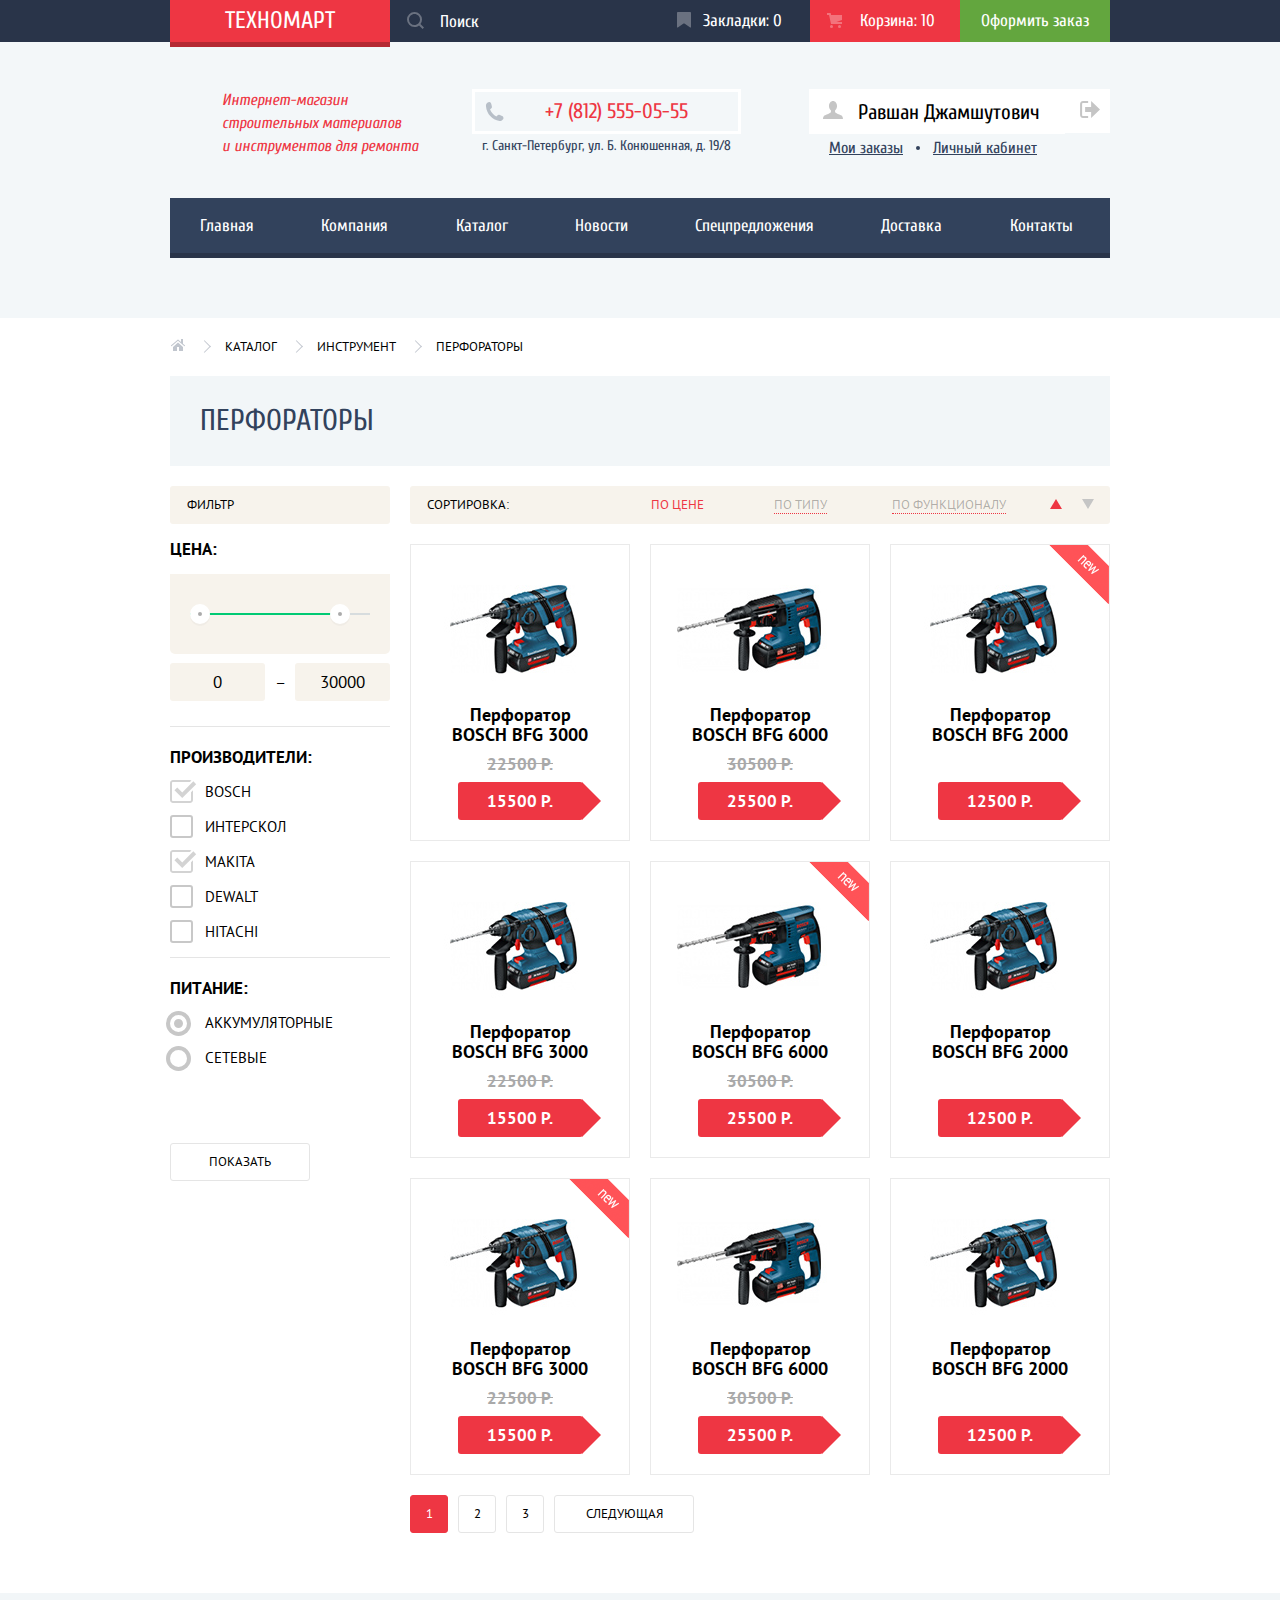
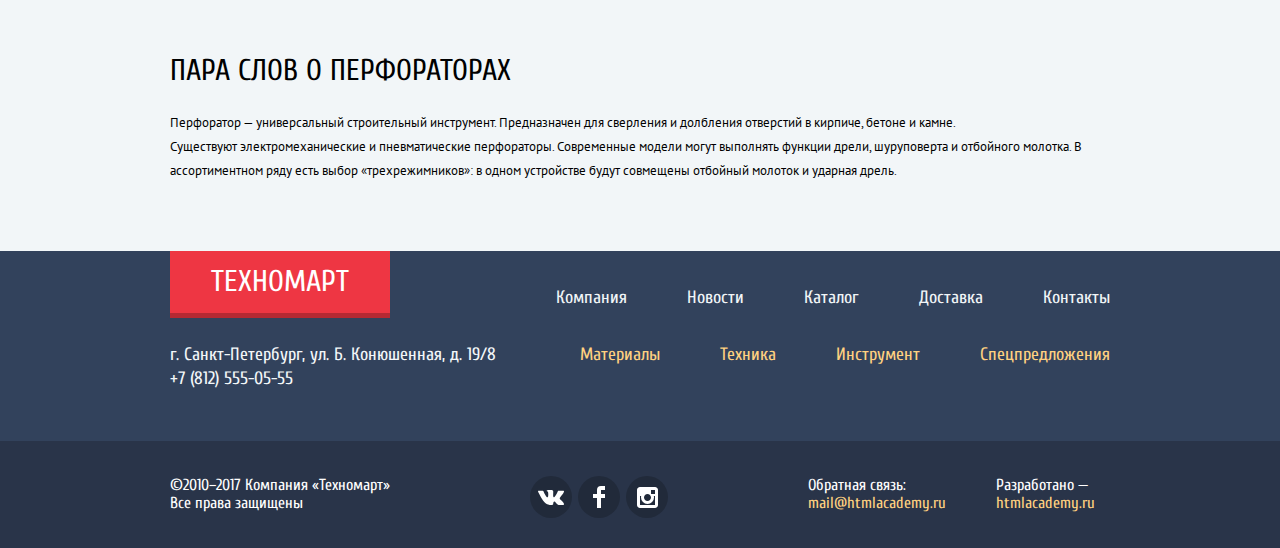
==== catalog.html @ d2805f83 "Завершена стилизация каталога" ====
<!DOCTYPE html>
<html lang="ru">
<head>
  <meta charset="utf-8">
  <title>HTML Academy: Техномарт - каталог</title>
  <link href="https://fonts.googleapis.com/css?family=Cuprum:400,400i,700%7CPT+Sans:400,700&amp;subset=cyrillic" rel="stylesheet">
  <link href="css/normalize.css" rel="stylesheet">
  <link href="css/style.css" rel="stylesheet">
</head>
<body>
  <header class="main-header">
    <div class="wrapper header-wrapper">
      <div class="container">
        <a class="logo header-logo" href="index.html">Техномарт</a>

        <form class="header-search-form" action="https://echo.htmlacademy.ru" method="get">
          <input id="search" type="search" name="header-search"  placeholder="Поиск">
          <label for="search">
            <svg xmlns="http://www.w3.org/2000/svg" width="17" height="17" viewBox="0 0 17 17"><path fill="#ffffff" d="M17 15.586l-3.542-3.542A7.465 7.465 0 0 0 15 7.5 7.5 7.5 0 1 0 7.5 15c1.71 0 3.282-.579 4.544-1.542L15.586 17 17 15.586zM2 7.5C2 4.467 4.467 2 7.5 2 10.532 2 13 4.467 13 7.5c0 3.032-2.468 5.5-5.5 5.5A5.506 5.506 0 0 1 2 7.5z"/></svg>
            <span class="visually-hidden">Что ищем?</span>
          </label>
        </form>
        <a class="user-link header-bookmark" href="#">Закладки:
          <span class="feader-bookmark-quality">0</span>
        </a>
        <a class="user-link header-basket header-basket-full" href="#">Корзина:
          <span class="header-basket-quality">10</span>
        </a>
        <a class="user-link header-checkout" href="#">Оформить заказ</a>

      </div>
    </div>
    <div class="container">
      <p class="header-title">Интернет-магазин строительных материалов и&nbsp;инструментов для ремонта</p>
      <div class="header-contacts">
        <p class="header-phone">+7 (812) 555-05-55</p>
        <p class="header-address">г. Санкт-Петербург, ул. Б. Конюшенная, д. 19/8</p>
      </div>
      <ul class="authorization authorization-user">
        <li>
          <a class="authorization-link authorization-name" href="#">
            <svg xmlns="http://www.w3.org/2000/svg" width="20" height="18" viewBox="0 0 20 18"><path fill="#c5c5c5" d="M17.881 14.166c-2.144-.735-4.256-1.666-5.207-2.39-.657-.501-.77-1.618-.517-2.415 1.118-.903 1.864-2.477 1.864-4.278C14.021 2.276 12.221 0 10 0S5.979 2.276 5.979 5.083c0 1.801.746 3.374 1.863 4.277.253.798.141 1.915-.517 2.416-.95.724-3.063 1.654-5.207 2.39S0 18 0 18h20s.025-3.099-2.119-3.834z"/></svg>
          Равшан Джамшутович</a>
          <ul class="authorization-submenu">
            <li class="authorization-submenu-item">
              <a href="#">Мои заказы</a>
            </li>
            <li class="authorization-submenu-item">
              <a href="#">Личный кабинет</a>
            </li>
          </ul>
        </li>
        <li>
          <a class="authorization-link authorization-logout" href="#">
            <svg xmlns="http://www.w3.org/2000/svg" width="21" height="17" viewBox="0 0 21 17"><g fill="#c5c5c5"><path fill="#c5c5c5" d="M21 8.5L12.125 0v6h-6v5h6v6z"/><path fill="#c5c5c5" d="M3.106 13.952V3.048c.018-.376.171-1.057 1.01-1.057h5.027V0H4.116C1.938 0 1.112 1.81 1.087 3.027v10.946C1.112 15.189 1.938 17 4.116 17h5.027v-1.99H4.116c-.839 0-.992-.683-1.01-1.058z"/></g></svg>
            <span class="visually-hidden">Выйти</span>
          </a>
        </li>
      </ul>
      <nav class="header-navigation">
        <ul class="main-navigation">
          <li class="main-navigation-item">
            <a href="index.html">Главная</a>
          </li>
          <li class="main-navigation-item">
            <a href="#">Компания</a>
          </li>
          <li class="main-navigation-item">
            <a href="#">Каталог</a>
          </li>
          <li class="main-navigation-item">
            <a href="#">Новости</a>
          </li>
          <li class="main-navigation-item">
            <a href="#">Спецпредложения</a>
          </li>
          <li class="main-navigation-item">
            <a href="#">Доставка</a>
          </li>
          <li class="main-navigation-item">
            <a href="#">Контакты</a>
          </li>
        </ul>
      </nav>
    </div>
  </header>

  <main>
    <div class="container">
      <ul class="breadcrumbs">
        <li>
          <a class="breadcrumbs-link" href="index.html">
            <svg xmlns="http://www.w3.org/2000/svg" width="15" height="12" viewBox="0 0 15 12"><g fill="#C1C6CE"><path d="M3 8v4h4V8h2v4h4V8L8 3.516z"/><path d="M14.831 6.365L13 4.751V0h-2v2.987L8.332.635c-.02-.017-.043-.023-.064-.037a.465.465 0 0 0-.08-.047.551.551 0 0 0-.095-.024C8.062.521 8.032.515 8 .515c-.031 0-.061.006-.092.012a.46.46 0 0 0-.095.025c-.028.011-.053.029-.08.046-.021.014-.045.02-.064.037l-6.498 5.73a.501.501 0 0 0 .33.875.497.497 0 0 0 .331-.125L8 1.677l6.169 5.438a.501.501 0 0 0 .662-.75z"/></g></svg>
            <span class="visually-hidden">Главная</span>
          </a>
        </li>
        <li>
          <a href="#">Каталог</a>
        </li>
        <li>
          <a href="#">Инструмент</a>
        </li>
        <li class="breadcrumbs-current">
          <a>Перфораторы</a>
        </li>
      </ul>
      <h1 class="main-title section-title">Перфораторы</h1>
      <div class="inner-columns">
      <section class="filters">
        <h2>Фильтр</h2>
        <form class="filters-form" action="https://echo.htmlacademy.ru" method="get">
          <fieldset class="filter-price">
            <legend>Цена:</legend>
            <div class="range-controls">
              <div class="scale">
                <div class="bar"></div>
              </div>
              <button class="range-toggle range-toggle-min" type="button" aria-label="Минимальная цена"></button>
              <button class="range-toggle range-toggle-max" type="button" aria-label="Максимальная цена"></button>
            </div>
            <p class="price-controls">
              <label class="visually-hidden" for="min-price">0т</label>
              <input id="min-price" type="text" name="min-price" value="0">
              <span>&ndash;</span>
              <label class="visually-hidden" for="max-price">до</label>
              <input id="max-price" type="text" name="max-price" value="30000">
            </p>
          </fieldset>
          <fieldset class="filter-manufacturer">
            <legend>Производители:</legend>
            <ul>
              <li>
                <input class="visually-hidden filter-input-checkbox" id="bosch" type="checkbox" name="filter-bosch" checked>
                <label for="bosch">Bosch</label>
              </li>
              <li>
                <input class="visually-hidden filter-input-checkbox" id="interskol" type="checkbox" name="filter-interskol">
                <label for="interskol">Интерскол</label>
              </li>
              <li>
                <input class="visually-hidden filter-input-checkbox" id="makita" type="checkbox" name="filter-makita" checked>
                <label for="makita">Makita</label>
              </li>
              <li>
                <input class="visually-hidden filter-input-checkbox" id="dewalt" type="checkbox" name="filter-dewalt">
                <label for="dewalt">DeWALT</label>
              </li>
              <li>
                <input class="visually-hidden filter-input-checkbox" id="hitachi" type="checkbox" name="filter-hitachi">
                <label for="hitachi">Hitachi</label>
              </li>
            </ul>
          </fieldset>
          <fieldset class="filter-power">
            <legend>Питание:</legend>
            <ul>
              <li>
                <input class="visually-hidden filter-input-radio" id="battery" type="radio" name="power-type" value="battery" checked>
                <label for="battery">Аккумуляторные</label>
              </li>
              <li>
                <input class="visually-hidden filter-input-radio" id="network" type="radio" name="power-type" value="network">
                <label for="network">Сетевые</label>
              </li>
            </ul>
          </fieldset>
          <button class="filters-form-button" type="submit">Показать</button>
        </form>
      </section>

      <section class="products">
        <div class="products-sorting">
          <h2>Сортировка:</h2>
          <ul class="sorting-type">
            <li>
              <a class="sorting-current">По цене</a>
            </li>
            <li>
              <a href="#">По типу</a>
            </li>
            <li>
              <a href="#">По функционалу</a>
            </li>
          </ul>
          <ul class="sorting-direction">
            <li>
              <a class="sorting-direction-up sorting-current">
                <span class="visually-hidden">По возрастанию </span>
              </a>
            </li>
            <li>
              <a class="sorting-direction-down" href="#">
                <span class="visually-hidden">По убыванию </span>
              </a>
            </li>
          </ul>
        </div>

        <ul class="products-list">
          <li class="product-item">
            <h3 class="product-item-title">
              <a href="#">Перфоратор BOSCH BFG 3000</a>
            </h3>
            <p class="product-item-image">
              <img src="img/popular2.jpg" width="218" height="160" alt="Перфоратор BOSCH BFG 3000">
            </p>
            <p class="product-old-price">
              <span class="visually-hidden">Старая цена: </span>
              22500 Р.
            </p>
            <a class="product-actual-price button" href="#">
              <span class="visually-hidden">Актуальная цена:</span>
              15500 Р.
            </a>
            <div class="product-item-action">
              <a class="button button-to-basket" href="#">Купить</a>
              <a class="button button-to-bookmark" href="#">В закладки</a>
            </div>
          </li>
          <li class="product-item">
            <h3 class="product-item-title">
              <a href="#">Перфоратор BOSCH BFG 6000</a>
            </h3>
            <p class="product-item-image">
              <img src="img/popular3.jpg" width="218" height="160" alt="Перфоратор BOSCH BFG 6000">
            </p>
            <p class="product-old-price">
              <span class="visually-hidden">Старая цена: </span>
              30500 Р.
            </p>
            <a class="product-actual-price button" href="#">
              <span class="visually-hidden">Актуальная цена:</span>
              25500 Р.
            </a>
            <div class="product-item-action">
              <a class="button button-to-basket" href="#">Купить</a>
              <a class="button button-to-bookmark" href="#">В закладки</a>
            </div>
          </li>
          <li class="product-item product-new">
            <h3 class="product-item-title">
              <a href="#">Перфоратор BOSCH BFG 2000</a>
            </h3>
            <p class="product-item-image">
              <img src="img/popular2.jpg" width="218" height="160" alt="Перфоратор BOSCH BFG 2000">
            </p>
            <a class="product-actual-price button" href="#">
              <span class="visually-hidden">Актуальная цена:</span>
              12500 Р.
            </a>
            <div class="product-item-action">
              <a class="button button-to-basket" href="#">Купить</a>
              <a class="button button-to-bookmark" href="#">В закладки</a>
            </div>
          </li>
          <li class="product-item">
            <h3 class="product-item-title">
              <a href="#">Перфоратор BOSCH BFG 3000</a>
            </h3>
            <p class="product-item-image">
              <img src="img/popular2.jpg" width="218" height="160" alt="Перфоратор BOSCH BFG 3000">
            </p>
            <p class="product-old-price">
              <span class="visually-hidden">Старая цена: </span>
              22500 Р.
            </p>
            <a class="product-actual-price button" href="#">
              <span class="visually-hidden">Актуальная цена:</span>
              15500 Р.
            </a>
            <div class="product-item-action">
              <a class="button button-to-basket" href="#">Купить</a>
              <a class="button button-to-bookmark" href="#">В закладки</a>
            </div>
          </li>
          <li class="product-item product-new">
            <h3 class="product-item-title">
              <a href="#">Перфоратор BOSCH BFG 6000</a>
            </h3>
            <p class="product-item-image">
              <img src="img/popular3.jpg" width="218" height="160" alt="Перфоратор BOSCH BFG 6000">
            </p>
            <p class="product-old-price">
              <span class="visually-hidden">Старая цена: </span>
              30500 Р.
            </p>
            <a class="product-actual-price button" href="#">
              <span class="visually-hidden">Актуальная цена:</span>
              25500 Р.
            </a>
            <div class="product-item-action">
              <a class="button button-to-basket" href="#">Купить</a>
              <a class="button button-to-bookmark" href="#">В закладки</a>
            </div>
          </li>
          <li class="product-item">
            <h3 class="product-item-title">
              <a href="#">Перфоратор BOSCH BFG 2000</a>
            </h3>
            <p class="product-item-image">
              <img src="img/popular2.jpg" width="218" height="160" alt="Перфоратор BOSCH BFG 2000">
            </p>
            <a class="product-actual-price button" href="#">
              <span class="visually-hidden">Актуальная цена:</span>
              12500 Р.
            </a>
            <div class="product-item-action">
              <a class="button button-to-basket" href="#">Купить</a>
              <a class="button button-to-bookmark" href="#">В закладки</a>
            </div>
          </li>
          <li class="product-item product-new">
            <h3 class="product-item-title">
              <a href="#">Перфоратор BOSCH BFG 3000</a>
            </h3>
            <p class="product-item-image">
              <img src="img/popular2.jpg" width="218" height="160" alt="Перфоратор BOSCH BFG 3000">
            </p>
            <p class="product-old-price">
              <span class="visually-hidden">Старая цена: </span>
              22500 Р.
            </p>
            <a class="product-actual-price button" href="#">
              <span class="visually-hidden">Актуальная цена:</span>
              15500 Р.
            </a>
            <div class="product-item-action">
              <a class="button button-to-basket" href="#">Купить</a>
              <a class="button button-to-bookmark" href="#">В закладки</a>
            </div>
          </li>
          <li class="product-item">
            <h3 class="product-item-title">
              <a href="#">Перфоратор BOSCH BFG 6000</a>
            </h3>
            <p class="product-item-image">
              <img src="img/popular3.jpg" width="218" height="160" alt="Перфоратор BOSCH BFG 6000">
            </p>
            <p class="product-old-price">
              <span class="visually-hidden">Старая цена: </span>
              30500 Р.
            </p>
            <a class="product-actual-price button" href="#">
              <span class="visually-hidden">Актуальная цена:</span>
              25500 Р.
            </a>
            <div class="product-item-action">
              <a class="button button-to-basket" href="#">Купить</a>
              <a class="button button-to-bookmark" href="#">В закладки</a>
            </div>
          </li>
          <li class="product-item">
            <h3 class="product-item-title">
              <a href="#">Перфоратор BOSCH BFG 2000</a>
            </h3>
            <p class="product-item-image">
              <img src="img/popular2.jpg" width="218" height="160" alt="Перфоратор BOSCH BFG 2000">
            </p>
            <a class="product-actual-price button" href="#">
              <span class="visually-hidden">Актуальная цена:</span>
              12500 Р.
            </a>
            <div class="product-item-action">
              <a class="button button-to-basket" href="#">Купить</a>
              <a class="button button-to-bookmark" href="#">В закладки</a>
            </div>
          </li>
        </ul>

        <ul class="products-pagination">
          <li class="products-pagination-current">
            <a>1</a>
          </li>
          <li>
            <a href="#">2</a>
          </li>
          <li>
            <a href="#">3</a>
          </li>
          <li class="products-pagination-next">
            <a href="#">Следующая</a>
          </li>
        </ul>
      </section>
    </div>
    </div>

    <article class="information">
      <div class="container">
        <h2 class="information-title section-title">Пара слов о перфораторах</h2>
        <p>Перфоратор — универсальный строительный инструмент. Предназначен для сверления и долбления отверстий в кирпиче, бетоне и камне.<br>
        Существуют электромеханические и пневматические перфораторы. Современные модели могут выполнять функции дрели, шуруповерта и отбойного молотка. В ассортиментном ряду есть выбор «трехрежимников»: в одном устройстве будут совмещены отбойный молоток и ударная дрель.</p>
      </div>
    </article>

  </main>

  <footer class="main-footer">

    <div class="container">
      <a class="logo footer-logo" href="index.html">Техномарт</a>
      <ul class="footer-site-navigation">
        <li>
          <a href="#">Компания</a>
        </li>
        <li>
          <a href="#">Новости</a>
        </li>
        <li>
          <a href="#">Каталог</a>
        </li>
        <li>
          <a href="#">Доставка</a>
        </li>
        <li>
          <a href="#">Контакты</a>
        </li>
      </ul>
      <p class="footer-contacts">г. Санкт-Петербург, ул. Б. Конюшенная, д. 19/8 +7&nbsp;(812)&nbsp;555-05-55</p>
      <ul class="footer-catalog-navigation">
        <li>
          <a href="#">Материалы</a>
        </li>
        <li>
          <a href="#">Техника</a>
        </li>
        <li>
          <a href="#">Инструмент</a>
        </li>
        <li>
          <a href="#">Спецпредложения</a>
        </li>
      </ul>
    </div>
    <div class="wrapper">
      <div class="container container-footer-bottom">
        <p class="footer-copyright">&copy;2010–2017 Компания «Техномарт» Все права защищены</p>
        <ul class="footer-socials">
          <li>
            <a class="socials-vk" href="#">
              <span class="visually-hidden">Техномарт в Вконтакте</span>
            </a>
          </li>
          <li>
            <a class="socials-fb" href="#">
              <span class="visually-hidden">Техномарт на Фейсбуке</span>
            </a>
          </li>
          <li>
            <a class="socials-insta" href="#">
              <span class="visually-hidden">Техномарт в Ирстаграме</span>
            </a>
          </li>
        </ul>
        <p class="footer-mailto">Обратная связь:
          <a href="#">mail@htmlacademy.ru</a>
        </p>
        <p class="footer-developer">Разработано —
          <a href="https://htmlacademy.ru/intensive/htmlcss">htmlacademy.ru</a>
        </p>
      </div>
    </div>
  </footer>

  <section class="modal modal-adding">
    <h2>Товар добавлен в корзину!</h2>
    <div class="button-wrapper">
      <a class="button" href="#">Оформить заказ</a>
      <button class="button button-continue" type="button">Продолжить покупки</button>
    </div>
    <button class="modal-close" type="button">
      <span class="visually-hidden">Закрыть</span>
    </button>
  </section>
</body>
</html>
---- css/style.css ----
body {
  margin: 0;
  padding-top: 0;

  font-style: normal;
  font-weight: 400;
  font-size: 17px;
  line-height: 18px;
  font-family: "Cuprum",  "Arial", sans-serif;
  color: #000000;

  background-color: #ffffff;
}

a {
  text-decoration: none;
}

img {
  max-width: 100%;
  height: auto;
}

.visually-hidden {
  position: absolute;

  width: 1px;
  height: 1px;
  margin: -1px;
  padding: 0;
  overflow: hidden;

  border: 0;

  clip: rect(0 0 0 0);
}

.main-header {
  margin-bottom: 20px;

  background-color: #f3f7f9;
}

.wrapper {
  color: #ffffff;

  background-color: #293449;
}

.container {
  width: 940px;
  margin: 0 auto;
  padding: 0 10px;
}

.header-wrapper .container {
  display: flex;
  flex-wrap: wrap;
  justify-content: flex-start;
  align-items: stretch;
}

.logo {
  display: block;
  min-width: 200px;
  padding: 9px 10px;

  font-size: 24px;
  line-height: 24px;
  text-align: center;
  color: #ffffff;
  text-transform: uppercase;

  background-color: #ee3643;
  box-shadow: 0 5px 0 0 #b52933;
}

.logo:hover,
.logo:focus {
  background-color: #ca2c37;
  box-shadow: 0 5px 0 0 #9a212a;
}

.logo:active {
  background-color: #ba2732;
  box-shadow: 0 5px 0 0 #8e1e26;
}

.index-logo:hover,
.index-logo:active {
  background-color: #ee3643;
  box-shadow: 0 5px 0 0 #b52933;
}

.header-search-form {
  position: relative;

  width: 270px;
}

.header-search-form input {
  box-sizing: border-box;
  width: 100%;
  height: 42px;
  padding: 12px 10px 12px 50px;

  font: inherit;
  color: #000000;

  background-color: transparent;
  border: none;
}

.header-search-form input::-webkit-input-placeholder {
  color: #ffffff;
}

.header-search-form input::-moz-placeholder {
  color: #ffffff;
}

.header-search-form input:-ms-input-placeholder {
  color: #ffffff;
}

.header-search-form input:hover {
  background-color: #212a3a;
}

.header-search-form input:focus {
  background-color: #ffffff;
  outline: none;
}

.header-search-form label {
  position: absolute;
  top: 12px;
  left: 0;

  padding-left: 17px;

  background-color: transparent;
  cursor: pointer;
  opacity: 0.3;
}

input[name="header-search"]:hover ~ label {
  opacity: 1;
}

input[name="header-search"]:focus ~ label {
  opacity: 1;
}

input[name="header-search"]:focus ~ label path {
  fill: #ee3643;
}

.user-link {
  position: relative;

  box-sizing: border-box;
  width: 150px;
  padding: 12px 5px;

  color: #ffffff;
}

.header-bookmark {
  padding-left: 43px;
}

.header-basket {
  padding-left: 50px;
}

.user-link:hover,
.user-link:focus {
  background-color: #212a3a;
}

.user-link:active {
  color: rgba(255, 255, 255, 0.6);

  background-color: #161d29;
}

.user-link::before {
  content: "";
  position: absolute;
  top: 12px;
  left: 17px;

  width: 15px;
  height: 16px;

  background-repeat: no-repeat;
  opacity: 0.3;
}

.header-bookmark::before {
  background-image: url("../img/icon-bookmark.svg");
  background-position: 0 0;
}

.header-basket::before {
  background-image: url("../img/icon-cart.svg");
  background-position: 0 1px;
}

.user-link:hover::before,
.user-link:focus::before {
  opacity: 1;
}

.user-link:active::before {
  opacity: 0.5;
}

.header-bookmark-full,
.header-basket-full {
  background-color: #ee3643;
}

.header-bookmark-full:hover,
.header-basket-full:hover,
.header-bookmark-full:focus,
.header-basket-full:focus {
  background-color: #ca2c37;
}

.header-bookmark-full:active,
.header-basket-full:active {
  background-color: #ba2732;
}

.header-checkout {
  text-align: center;

  background-color: #63a63e;
}

.header-checkout:hover,
.header-checkout:focus {
  background-color: #5fbb2d;
}

.header-checkout:active {
  background-color: #518534;
}

.main-header > .container {
  display: flex;
  flex-wrap: wrap;
  align-items: flex-start;
  padding-top: 47px;
  padding-bottom: 65px;
}

.header-title {
  width: 198px;
  margin: 0 0 40px;
  padding: 0 52px;

  font-style: italic;
  font-size: 16px;
  line-height: 23px;
  color: #ee3643;
}

.header-contacts {
  margin-right: 10px;
}

.header-contacts p {
  margin: 0;
}

.header-phone {
  margin-bottom: 3px;
  padding: 9px 10px 9px 70px;

  font-size: 21px;
  line-height: 21px;
  color: #ee3643;

  background-image: url("../img/icon-phone.svg");
  background-repeat: no-repeat;
  background-position: 10px 10px;
  border: 3px solid #ffffff;
}

.header-address {
  padding: 0 10px;

  font-size: 14px;
  line-height: 24px;
  color: #32425c;
}

.authorization {
  display: flex;
  flex-wrap: wrap;
  max-width: 330px;
  margin: 0 0 0 auto;
  padding: 0;

  list-style: none;
}

.authorization > li {
  margin-left: 10px;
}

.authorization-user > li {
  margin-left: 0;
}

.authorization-link {
  display: block;
  padding: 12px 25px 11px 14px;

  font-size: 21px;
  line-height: 21px;
  color: #000000;

  background-color: #ffffff;
}

.authorization-regisration {
  padding-left: 25px;
}

.authorization-logout {
  padding-right: 0;
}

.authorization-link:hover,
.authorization-link:focus {
  color: #ee3643;
}

.authorization-name:hover,
.authorization-name:focus {
  color: #000000;
}

.authorization-link:active {
  color: rgba(0, 0, 0, 0.3);
}

.authorization-link svg {
  margin-right: 10px;

  vertical-align: baseline;
}

.authorization-link:hover path,
.authorization-link:focus path {
  fill: #32425c;
}

.authorization-link:active path {
  fill: #c5c5c5;
}

.authorization-submenu {
  display: flex;
  flex-wrap: wrap;
  max-width: 280px;
  margin: 0;
  padding: 0 0 0 5px;

  list-style: none;
}

.authorization-submenu-item {
  position: relative;

  padding: 5px 15px 0;
}

.authorization-submenu-item:not(:last-child)::before {
  content: "";
  position: absolute;
  top: 12px;
  right: -2px;

  width: 4px;
  height: 4px;

  background-color: #32425c;
  border-radius: 50%;
}

.authorization-submenu a {
  font-size: 16px;
  color: #32425c;
  text-decoration: underline;
}

.authorization-submenu a:hover,
.authorization-submenu a:focus {
  color: #ee3643;
}

.authorization-submenu a:active {
  color: rgba(0, 0, 0, 0.3);
}


.header-navigation {
  width: 100%;
}

.main-navigation {
  display: flex;
  flex-wrap: wrap;
  justify-content: space-between;
  margin: 0;
  padding: 0;

  list-style: none;
}

.main-navigation-item {
  flex-grow: 1;
}

.main-navigation-item a {
  display: block;
  padding: 19px 30px;

  font-size: 17px;
  line-height: 17px;
  color: #ffffff;

  background-color: #32425c;
  box-shadow: 0 5px 0 0 #293449;
}

.main-navigation-item:first-child a {
  padding-left: 50;
}

.main-navigation-item:last-child a {
  padding-right: 50;
}

.main-navigation-item a:hover,
.main-navigation-item a:focus {
  background-color: #293449;
}

.main-navigation-item a:active {
  color: rgba(255, 255, 255, 0.5);

  background-color: #1d2739;
  box-shadow: 0 5px 0 0 #1d2739;
}

/* Main главной */

.promo {
  display: flex;
  flex-wrap: wrap;
  justify-content: space-between;
  margin-bottom: 55px;
  padding-top: 40px;
}

.promo-categories {
  display: flex;
  flex-wrap: wrap;
  width: 100%;
  margin: 0 0 20px;
  padding: 0;

  list-style: none;
}

.promo-categories li {
  margin-right: 20px;
}

.promo-block {
  width: 135px;
  padding: 20px 140px 22px 25px;

  background-color: #ffbf47;
  background-image: url("../img/icon-1.svg");
  background-repeat: no-repeat;
  background-position: 210px center;
}

.product-new {
  position: relative;
}

.product-new::before {
  content: url("../img/new-flag.png");
  position: absolute;
  top: 0;
  right: 0;
  z-index: 1;
}

.promo-categories li:nth-child(2) {
  background-color: #3bbce3;
  background-image: url("../img/icon-2.svg");
  background-position: 195px center;
}

.promo-categories li:last-child {
  margin-right: 0;

  background-color: #dc91d8;
  background-image: url("../img/icon-3.svg");
  background-position: 190px center;
}

.promo-block h3 {
  margin: 0 0 12px;

  font-weight: 700;
  font-size: 24px;
  line-height: 30px;
  color: #ffffff;
}

.button {
  display: inline-block;
  min-width: 115px;
  padding: 10px;

  font-size: 14px;
  line-height: 18px;
  vertical-align: bottom;
  text-align: center;
  color: #ffffff;
  text-transform: uppercase;

  background-color: #ee3643;
  border: none;
  border-radius: 3px;
  cursor: pointer;
}

.button:hover,
.button:focus {
  background-color: #ca2c37;
}

.button:active {
  background-color: #ba2732;
}

.promo-block .button {
  background-color: rgba(0, 0, 0, 0.1);
}

.promo-block .button:hover,
.promo-block .button:focus {
  background-color: rgba(0, 0, 0, 0.2);
}

.promo-block .button:active {
  background-color: rgba(0, 0, 0, 0.3);
}

/* Слайдер */

.promo-slider {
  position: relative;

  align-self: center;
  margin-right: 20px;
}

.promo-slider-list {
  display: flex;
  flex-direction: column;
  margin: 0;
  padding: 0;

  list-style: none;
}

.promo-slider-item {
  position: relative;
  z-index: 0;

  display: none;
  flex-direction: column;
  justify-content: flex-start;
  align-items: flex-start;
  width: 570px;
  min-height: 222px;
  padding: 22px 25px;

  color: #ffffff;

  background-color: #786a61;
}

.promo-slider-item.slider-item-current {
  display: flex;
}

.slider-item-title {
  margin: 0;

  font-weight: 700;
  font-size: 36px;
  line-height: 36px;
  text-transform: uppercase;
}

.slider-item-image {
  position: absolute;
  top: 0;
  left: 0;
  z-index: -1;
}

.slider-item-slogan {
  margin: 0 0 auto;

  font-size: 18px;
  line-height: 24px;
}

.slider-item-button {
  min-width: 175px;
}

.slider-toggles-round {
  position: absolute;
  bottom: 30px;
  left: 50%;

  display: flex;

  transform: translateX(-50%);
}

.slider-toggles-round button {
  box-sizing: content-box;
  width: 10px;
  height: 10px;
  padding: 0;

  background-color: #ffffff;
  background-clip: content-box;
  border: 5px solid transparent;
  border-radius: 50%;
  box-shadow: inset 0 0 0 2px #ffffff;
  cursor: pointer;
}

.slider-toggles-round .toggle-round-active {
  background-color: #ee3643;
  cursor: default;
}

.slider-toggles-round button:not(.toggle-round-active):hover,
.slider-toggles-round button:not(.toggle-round-active):focus {
  outline: none;
  opacity: 0.7;
}

.slider-toggles-arrow button {
  position: absolute;

  width: 40px;
  height: 40px;

  background-color: transparent;
  border: none;
  cursor: pointer;
}

.arrow-previous {
  top: 50%;
  left: 15px;

  transform: translateY(-50%);
}

.arrow-next {
  top: 50%;
  right: 10px;

  transform: translateY(-50%);
}

.slider-toggles-arrow button:focus {
  outline: none;
}

.slider-toggles-arrow button::before {
  content: "";
  position: absolute;
  top: 5px;
  left: 5px;

  width: 25px;
  height: 25px;

  border-top: 3px solid #ffffff;
  border-right: 3px solid #ffffff;
  transform: rotate(45deg);
}

.slider-toggles-arrow .arrow-previous::before {
  transform: rotate(-135deg);
}

.slider-toggles-arrow button:hover::before,
.slider-toggles-arrow button:focus::before {
  opacity: 0.6;
}

.slider-toggles-arrow button:active {
  opacity: 0.3;
}

.promo-column {
  display: flex;
  flex-direction: column;
  justify-content: space-between;
}

.promo-column .promo-block {
  margin-bottom: 20px;
}

.promo-column .promo-block:last-child {
  margin-bottom: 0;
}


.promo-discount {
  background-color: #8ed78f;
  background-image: url("../img/icon-4.svg");
  background-position: 195px center;
}

.promo-delivery {
  background-color: #ffc047;
  background-image: url("../img/icon-5.svg");
  background-position: 190px center;
}

/* Популярные товары */

.popular-products {
  margin-bottom: 20px;
}

.popular-wrapper {
  display: flex;
  justify-content: space-between;
  align-items: center;
  margin-bottom: 20px;
  padding: 25px 25px 30px;

  background-color: #f9f5f0;
}

.section-title {
  margin: 0;

  font-weight: 400;
  font-size: 30px;
  line-height: 30px;
  color: #32425c;
  text-transform: uppercase;
}

.popular-button {
  min-width: 233px;
}

.popular-products-list {
  display: flex;
  flex-wrap: wrap;
  margin: 0;
  padding: 0;

  list-style: none;
}

/* карточка товара */

.product-item {
  position: relative;

  display: flex;
  flex-direction: column;
  align-items: center;
  width: 218px;
  margin: 0 20px 20px 0;
  padding-bottom: 20px;

  font-weight: 700;
  font-family: "PT Sans", "Arial", sans-serif;
  text-align: center;

  border: 1px solid #eaeaea;
}

.popular-products-list li:nth-child(4n) {
  margin-right: 0;
}

.product-item:hover {
  border-color: #ffffff;
  box-shadow: 0 10px 25px 0 rgba(41, 52, 73, 0.5);
}

.product-item-title {
  box-sizing: border-box;
  max-width: 100%;
  margin: 0;
  margin-bottom: 10px;
  padding: 0 30px;
}

.product-item-title a {
  font-size: 18px;
  line-height: 20px;
  color: #000000;
}

.product-item-title a:hover,
.product-item-title a:focus {
  color: #ee3643;

  outline: none;
}

.product-item-title a:active {
  color: rgba(0, 0, 0, 0.3);
}

.product-item-image {
  order: -1;
  width: 218px;
  height: 160px;
  margin: 0;
}

.product-old-price {
  margin: 0 0 9px 0;

  font-size: 17px;
  line-height: 18px;
  color: #a9a9a9;
  text-decoration: line-through;
}

.product-actual-price {
  position: relative;

  min-width: 105px;
  margin-top: auto;
  padding: 10px;

  font-size: 17px;
  line-height: 18px;
}

.product-actual-price::after {
  content: "";
  position: absolute;
  top: 0;
  right: -18px;

  width: 0;
  height: 0;

  border-top: 19px solid transparent;
  border-bottom: 19px solid transparent;
  border-left: 19px solid #ee3643;
}

.product-actual-price:hover::after,
.product-actual-price:focus::after {
  border-left-color: #ca2c37;
}

.product-actual-price:active::after {
  border-left-color: #ba2732;
}

.product-item-action {
  position: absolute;
  top: 0;
  left: 0;

  display: none;
  padding-top: 45px;
  padding-bottom: 32px;

  font-weight: 400;
  font-size: 14px;
  line-height: 18px;
  font-family: "Cuprum",  "Arial", sans-serif;

  background-color: #ffffff;
}

.product-item:hover .product-item-action {
  display: block;
}

.button-to-basket {
  position: relative;

  min-width: 75px;
  margin-bottom: 7px;
  padding-left: 50px;

  text-align: left;
  color: #ffffff;

  background-color: #63a63e;
  box-shadow: inset 0 -3px 0 0 #367315;
}

.button-to-basket:hover,
.button-to-basket:focus {
  background-color: #5fbb2d;
}

.button-to-basket:active {
  background-color: #518534;
  box-shadow: none;
}

.button-to-basket::before {
  content: "";
  position: absolute;
  top: 8px;
  left: 10px;

  width: 18px;
  height: 18px;

  background-image: url("../img/icon-cart.svg");
  background-repeat: no-repeat;
  background-position: center;
  opacity: 0.3;
}

.button-to-basket:hover::before,
.button-to-basket:focus::before,
.button-to-basket:active::before {
  opacity: 1;
}

.button-to-bookmark {
  color: #32425c;

  background-color: #ffffff;
  box-shadow: inset 0 0 0 3px #63a63e;
}

.button-to-bookmark:hover,
.button-to-bookmark:focus {
  background-color: transparent;
  box-shadow: inset 0 0 0 3px #32425c;
}

.button-to-bookmark:active {
  color: rgba(50, 66, 92, 0.3);

  background-color: transparent;
  box-shadow: inset 0 0 0 3px rgba(50, 66, 92, 0.3);
}

/* Популярные производители */

.popular-manufacturers {
  margin-bottom: 65px;
}

.manufacturers-list {
  display: flex;
  flex-wrap: wrap;
  margin: 0;
  padding: 0;

  list-style: none;
}

.manufacturer-item {
  margin: 0 20px 20px 0;
}

.manufacturer-item:nth-child(4n) {
  margin-right: 0;
}

.manufacturer-item-logo {
  display: block;
  width: 218px;
  height: 143px;

  border: 1px solid #eaeaea;
}

.manufacturer-item-logo:hover,
.manufacturer-item-logo:focus {
  border-color: #ffffff;
  outline: none;
  box-shadow: 0 10px 25px 0 rgba(41, 52, 73, 0.5);
}

.manufacturer-item-logo:active {
  border-color: #ffffff;
  box-shadow: 0 4px 10px 0 rgba(41, 52, 73, 0.5);
}

.manufacturer-item-logo:active img {
  opacity: 0.3;
}

/* Слайдер с услугами */

.services {
  margin-bottom: 75px;
  padding-top: 63px;

  background-color: #f4f7f9;
}

.services .section-title {
  margin-bottom: 25px;

  color: #000000;
}

.services  p {
  margin: 0;

  font-weight: 400;
  font-size: 13px;
  line-height: 24px;
  font-family: "PT Sans", "Arial", sans-serif;
}

.services .section-description {
  width: 400px;
  margin-bottom: 65px;
}

.services-slider-wrapper {
  display: flex;
  justify-content: space-between;
}

.services-slider-toggle {
  position: relative;

  align-self: flex-start;
  margin-bottom: 100px;
  padding-top: 5px;
}

.services-slider-toggle::after {
  content: "";
  position: absolute;
  top: -45px;
  right: 0;
  bottom: -45px;

  width: 10px;

  background-image: url("../img/shadow.png");
  background-repeat: no-repeat;
  background-position: right 0 top 0;
  background-size: 100% 100%;
}

.services-toggle {
  display: block;
  box-sizing: content-box;
  min-width: 196px;
  padding: 16px 22px;

  font: inherit;
  font-weight: 700;
  font-size: 21px;
  line-height: 30px;
  text-align: left;
  color: #ffffff;

  background-color: #32425c;
  border: none;
  box-shadow: inset 0 1px 0 0 #405069,
  inset 0 -1px 0 0 #293449;
  cursor: pointer;
}

.services-toggle:hover,
.services-toggle:focus {
  background-color: #293449;
  outline: none;
}

.services-toggle.toggle-active,
.services-toggle.toggle-active:hover,
.services-toggle.toggle-active:focus {
  color: #32425c;

  background-color: #ffffff;
  outline: none;
  box-shadow: none;
  cursor: default;
}

.services-slider-list {
  display: flex;
  flex-wrap: wrap;
  margin: 0;
  padding: 0;

  list-style: none;
}

.service-slider-item {
  display: none;
  width: 620px;
  padding-left: 80px;

  background-image: url("../img/delivery.png");
  background-repeat: no-repeat;
  background-position: right 0 top 28px;
}

.service-slider-item:nth-child(2) {
  background-image: url("../img/guarantee.png");
  background-position: right 0 top 5px;
}
.service-slider-item:nth-child(3) {
  background-image: url("../img/credit.png");
  background-position: right 0 top 3px;
}

.service-slider-item.slider-item-current {
  display: block;
}

.service-slider-item h3 {
  margin: 0 0 25px;

  font-weight: 400;
  font-size: 36px;
  line-height: 36px;
  color: #32425c;
  text-transform: uppercase;
}

.service-slider-item p {
  width: 280px;
  margin: 0 0 25px;
}

.service-slider-item:nth-child(2) p {
  width: 378px;
}

.button-credit {
  min-width: 175px;
}

.index-column {
  display: flex;
  justify-content: space-between;
  margin-bottom: 85px;
}

.about-us {
  width: 520px;
}

.about-us .section-title {
  margin-bottom: 30px;

  color: #000000;
}

.about-us p {
  margin: 0 0 20px;

  font-weight: 400;
  font-size: 13px;
  line-height: 24px;
  font-family: "PT Sans", "Arial", sans-serif;
}

.about-us p:last-of-type {
  width: 390px;
}

.deliverey-list {
  margin: 0 0 35px;
  padding: 0;

  list-style: none;
  font-size: 18px;
  line-height: 20px;
}

.deliverey-list li {
  position: relative;

  margin: 0 0 20px;
  padding-left: 35px;
}

.deliverey-list li:last-child {
  margin-bottom: 0;
}

.deliverey-list li::before {
  content: "";
  position: absolute;
  top: 9px;
  left: 0;

  width: 25px;
  height: 2px;

  background-color: #ee3643;
}

.button-about-us {
  min-width: 200px;
}

.contacts {
  width: 300px;
}

.contacts .section-title {
  margin-bottom: 30px;

  color: #000000;
}

.contacts p {
  width: 200px;
  margin: 0 0 35px;

  font-weight: 400;
  font-size: 13px;
  line-height: 24px;
  font-family: "PT Sans", "Arial", sans-serif;
}

.contacts-map {
  display: block;
  margin-bottom: 28px;
}

.contacts-feedback {
  min-width: 280px;
}

/* Каталог  */

.breadcrumbs {
  display: flex;
  flex-wrap: wrap;
  justify-content: flex-start;
  margin: 0 0 20px 0;
  padding: 0;

  list-style: none;
  font-weight: 400;
  font-size: 13px;
  line-height: 18px;
  font-family: "PT Sans", "Arial", sans-serif;
  text-transform: uppercase;
}

.breadcrumbs li {
  position: relative;

  padding-right: 40px;
}

.breadcrumbs li:not(:last-child)::after {
  content: "";
  position: absolute;
  top: 4px;
  right: 16px;

  width: 8px;
  height: 8px;

  border-right: 1px solid #c5c9d1;
  border-bottom: 1px solid #c5c9d1;
  transform: rotate(-45deg);
}

.breadcrumbs a {
  color: #000000;
}

.breadcrumbs a:hover,
.breadcrumbs a:focus {
  color: #ee3643;
}

.breadcrumbs a:active {
  color: rgba(0, 0, 0, 0.3);
}

.breadcrumbs-current a:hover,
.breadcrumbs-current a:active {
  color: #000000;
}

.breadcrumbs-link:hover path,
.breadcrumbs-link:focus  path {
  fill: #32425c;
}

.breadcrumbs-link:active path {
  fill: #c1c6c7;
}

.main-title {
  margin: 0 0 20px;
  padding: 30px;

  background-color: #f2f6f8;
}

.inner-columns {
  display: flex;
  justify-content: space-between;
}

/* Фильтр товаров */

.filters {
  width: 220px;

  font-family: "PT Sans", "Arial", sans-serif;
  color: #000000;
  text-transform: uppercase;
}

.filters h2 {
  margin: 0 0 10px;
  padding: 10px 17px;

  font-weight: 400;
  font-size: 13px;
  line-height: 18px;

  background-color: #f7f3ec;
  border-radius: 3px;
}

.filters-form fieldset {
  margin: 0 0 15px;
  padding: 0;

  border: none;
  border-bottom: 1px solid #e5e5e5;
}

.filters-form fieldset:last-of-type {
  border: none;
}

.filters-form legend {
  margin-bottom: 10px;

  font-weight: 700;
  font-size: 17px;
  line-height: 30px;
}

.range-controls {
  position: relative;

  margin-bottom: 9px;
  padding: 39px 20px;

  background-color: #f7f3ec;
  border-radius: 0  0 5px 5px;
}

.range-controls .scale {
  position: relative;

  height: 2px;

  background-color: #d7dcde;
}

.range-controls .bar {
  position: absolute;
  top: 0;
  left: 0;

  width: 152px;
  height: 2px;

  background-color: #00ca74;
}

.range-toggle {
  position: absolute;
  top: 30px;
  left: 20px;

  box-sizing: content-box;
  width: 4px;
  height: 4px;
  padding: 0;

  background-color: #ababab;
  border: 8px solid #ffffff;
  border-radius: 50%;
  box-shadow: 0 2px 0 0 rgba(224, 221, 216, 0.3);
  cursor: pointer;
}

.range-toggle-max {
  left: 160px;
}

.price-controls {
  display: flex;
  justify-content: space-between;
  align-items: center;
  margin: 0 0 25px;
}

.price-controls input {
  width: 75px;
  padding: 10px;

  font-size: 17px;
  line-height: 18px;
  text-align: center;

  background-color: #f7f3ec;
  border: none;
  border-radius: 3px;
}

.filter-manufacturer ul {
  margin: 0 0 5px;
  padding: 0;

  list-style: none;
  font-size: 15px;
  line-height: 20px;
}

.filter-manufacturer li {
  margin-bottom: 15px;
}

.filter-manufacturer label {
  position: relative;

  padding: 3px 0 3px 35px;

  cursor: pointer;
}

.filter-manufacturer label::before {
  content: "";
  position: absolute;
  top: 1px;
  left: 0;

  opacity: 0.75;
}

.filter-input-checkbox:not(:checked) ~ label::before {
  width: 19px;
  height: 19px;

  border: 2px solid #b5b5b5;
  border-radius: 3px;
}

.filter-input-checkbox:checked ~ label::before {
  width: 27px;
  height: 23px;

  background-image: url("../img/checkbox-on.svg");
  background-repeat: no-repeat;
  background-position: center;
}

.filter-manufacturer label:hover::before,
.filter-input-checkbox:focus ~ label::before {
  opacity: 1;
}

.filter-input-checkbox:disabled ~ label::before {
  opacity: 0.3;
}

.filter-power legend {
  letter-spacing: 0.01em;
}

.filter-power ul {
  margin: 0 0 60px;
  padding: 0;

  list-style: none;
  font-size: 15px;
  line-height: 20px;
}

.filter-power li {
  margin-bottom: 15px;
}

.filter-power label {
  position: relative;

  padding: 3px 0 3px 35px;

  cursor: pointer;
}

.filter-power label::before {
  content: "";
  position: absolute;
  top: 5px;
  left: 0;

  width: 9px;
  height: 9px;

  background-color: #ffffff;
  border: 4px solid #ffffff;
  border-radius: 50%;
  box-shadow: 0 0 0 4px #b5b5b5;
  opacity: 0.75;
}

.filter-input-radio:checked ~ label::before {
  background-color: #b5b5b5;
}

.filter-power label:hover::before,
.filter-input-radio:focus ~ label::before {
  opacity: 1;
}

.filter-input-radio:disabled ~ label::before {
  opacity: 0.3;
}

.filters-form-button {
  display: block;
  box-sizing: content-box;
  min-width: 120px;
  padding: 9px;

  font-size: 13px;
  line-height: 18px;
  color: #000000;
  text-transform: uppercase;

  background-color: transparent;
  border: 1px solid #e5e5e5;
  border-radius: 3px;
}

.filters-form-button:hover,
.filters-form-button:focus {
  border-color: #bdc6ca;
  outline: none;
}

.filters-form-button:active {
  border-color: #ee3643;
}

/* Сортировка */

.products {
  width: 700px;
}

.products-sorting {
  display: flex;
  justify-content: flex-start;
  align-items: flex-start;
  margin-bottom: 20px;
  padding: 10px 7px 10px 17px;

  font-weight: 400;
  font-size: 13px;
  line-height: 18px;
  font-family: "PT Sans", "Arial", sans-serif;
  color: #000000;
  text-transform: uppercase;

  background-color: #f7f3ec;
  border-radius: 3px;
}

.products-sorting h2 {
  margin: 0 20px 0 0;

  font: inherit;
}

.sorting-type {
  display: flex;
  flex-wrap: wrap;
  margin: 0 35px 0 auto;
  padding: 0;

  list-style: none;
}

.sorting-type li {
  margin-right: 65px;
}

.sorting-type li:first-child {
  margin-right: 70px;
}

.sorting-type li:last-child {
  margin-right: 0;
}

.sorting-type a {
  color: rgba(0, 0, 0, 0.3);

  border-bottom: 1px dotted #ee3643;
}

.sorting-type a:hover,
.sorting-type a:focus {
  color: #000000;

  border-bottom: 1px solid #ee3643;
  outline: none;
}

.sorting-type a:active {
  color: #ee3643;

  border-bottom: 1px solid transparent;
}

.sorting-type .sorting-current,
.sorting-type .sorting-current:hover,
.sorting-type .sorting-current:active {
  color: #ee3643;

  border-bottom: 1px solid transparent;
}

.sorting-direction {
  display: flex;
  margin: 0;
  padding: 0;

  list-style: none;
}

.sorting-direction li {
  margin-right: 2px;
}

.sorting-direction li:last-child {
  margin-right: 0;
}

.sorting-direction a {
  position: relative;

  display: block;
  width: 30px;
  height: 18px;
}

.sorting-direction a:focus {
  outline: none;
}

.sorting-direction a::before {
  content: "";
  position: absolute;
  bottom: 5px;
  left: 9px;

  width: 0;
  height: 0;

  border-right: 6px solid transparent;
  border-bottom: 10px solid #c5c5c5;
  border-left: 6px solid transparent;
}

.sorting-direction .sorting-direction-down::before {
  transform: rotate(180deg);
}

.sorting-direction a:hover::before,
.sorting-direction a:focus::before {
  border-bottom-color: #000000;
}

.sorting-direction a:active::before {
  border-bottom-color: #ee3643;
}

.sorting-direction .sorting-current::before,
.sorting-direction .sorting-current:hover::before,
.sorting-direction .sorting-current:active::before {
  border-bottom-color: #ee3643;
}

/* Карточки товара */

.products-list {
  display: flex;
  flex-wrap: wrap;
  justify-content: flex-start;
  margin: 0;
  padding: 0;

  list-style: none;
}

.products-list li:nth-child(3n) {
  margin-right: 0;
}

/* Пагинация */

.products-pagination {
  display: -webkit-box;
  display: -ms-flexbox;
  display: flex;
  -ms-flex-wrap: wrap;
      flex-wrap: wrap;
  -webkit-box-pack: start;
  -ms-flex-pack: start;
  justify-content: flex-start;
  margin: 0 0 60px;
  padding: 0;

  list-style: none;
}

.products-pagination li {
  margin-right: 10px;
}

.products-pagination li:last-child {
  margin-right: 0;
}

.products-pagination a {
  display: block;
  padding: 9px 14px 9px 15px;

  font-weight: 400;
  font-size: 13px;
  line-height: 18px;
  font-family: "PT Sans", "Arial", sans-serif;
  color: #000000;
  text-transform: uppercase;

  border: 1px solid #e5e5e5;
  border-radius: 3px;
}

.products-pagination-next a {
  padding-right: 30px;
  padding-left: 31px;
}

.products-pagination a:hover,
.products-pagination a:focus {
  border-color: #bdc6ca;
  outline: none;
}

.products-pagination a:active {
  border-color: #ee3643;
}

.products-pagination-current a,
.products-pagination-current a:hover,
.products-pagination-current a:active {
  color: #ffffff;

  background-color: #ee3643;
  border-color: #ee3643;
}

.information {
  padding: 63px 0 68px;

  background-color: #f2f6f8;
}

.information-title {
  margin-bottom: 25px;

  color: #000000;
}

.information p {
  margin: 0;

  font-weight: 400;
  font-size: 13px;
  line-height: 24px;
  font-family: "PT Sans", "Arial", sans-serif;
}

/* Футер */

.main-footer {
  color: #f3f7f9;

  background-color: #32425c;
}

.main-footer > .container {
  display: flex;
  flex-wrap: wrap;
  justify-content: space-between;
  align-items: flex-start;
  padding-bottom: 50px;

  font-size: 18px;
  line-height: 24px;
}

.footer-logo {
  padding: 16px 10px;

  font-size: 30px;
  line-height: 30px;
}

.footer-site-navigation {
  display: flex;
  flex-wrap: wrap;
  justify-content: flex-start;
  max-width: 710px;
  margin: 35px 0 0 10px;
  padding: 0;

  list-style: none;
}

.footer-site-navigation li {
  margin-right: 50px;
}

.footer-site-navigation li:last-child {
  margin-right: 0;
}

.footer-site-navigation a {
  display: block;
  padding-left: 10px;

  color: #f1f5f7;
}

.footer-site-navigation a:hover,
.footer-site-navigation a:focus {
  text-decoration: underline;

  outline: none;
}

.footer-site-navigation a:active {
  color: rgba(241, 245, 247, 0.5);
  text-decoration: none;
}


.footer-catalog-navigation {
  display: flex;
  flex-wrap: wrap;
  justify-content: flex-start;
  max-width: 580px;
  margin: 30px 0 0 10px;
  padding: 0;

  list-style: none;
}

.footer-catalog-navigation li {
  margin-right: 50px;
}

.footer-catalog-navigation li:last-child {
  margin-right: 0;
}

.footer-catalog-navigation a {
  display: block;
  padding-left: 10px;

  color: #ffd180;
}

.footer-catalog-navigation a:hover,
.footer-catalog-navigation a:focus {
  text-decoration: underline;

  outline: none;
}

.footer-catalog-navigation a:active {
  color: rgba(255, 209, 128, 0.5);
  text-decoration: none;
}

.footer-contacts {
  width: 350px;
  margin: 30px 0 0 0;
}

.container-footer-bottom {
  display: flex;
  flex-wrap: wrap;
  justify-content: space-between;
  align-items: flex-start;
  padding-top: 35px;
  padding-bottom: 30px;

  font-size: 16px;
  line-height: 18px;
  color: #ffffff;
}

.footer-copyright {
  width: 240px;
  margin: 0;
}

.footer-socials {
  display: flex;
  flex-wrap: wrap;
  justify-content: space-between;
  margin: 0 auto;
  padding: 0;

  list-style: none;
}

.footer-socials li {
  padding: 0 3px;
}

.footer-socials a {
  display: block;
  width: 42px;
  height: 42px;

  background-color: #212a3a;
  background-image: url("../img/icon-vk.svg");
  background-repeat: no-repeat;
  background-position: center;
  border-radius: 50%;
}

.footer-socials .socials-fb {
  background-image: url("../img/icon-fb.svg");
}

.footer-socials .socials-insta {
  background-image: url("../img/icon-insta.svg");
}

.footer-socials a:hover,
.footer-socials a:focus {
  background-color: #ee3643;
  outline: none;
}

.footer-socials a:active {
  background-color: #ee3643;
}

.footer-mailto {
  margin: 0 20px;
}

.footer-mailto a {
  display: block;

  color: #ffd180;
}

.footer-mailto a:hover,
.footer-mailto a:focus {
  text-decoration: underline;

  outline: none;
}

.footer-mailto a:active {
  color: #ee3643;
  text-decoration: none;
}

.footer-developer {
  margin: 0;
  padding: 0 15px 0 30px;
}

.footer-developer a {
  display: block;

  color: #ffd180;
}

.footer-developer a:hover,
.footer-developer a:focus {
  text-decoration: underline;

  outline: none;
}

.footer-developer a:active {
  color: #ee3643;
  text-decoration: none;
}

/* Модальное окно обратной связи  */

.modal {
  position: fixed;
  top: 150px;
  left: 50%;

  transform: translateX(-50%);
}

.modal-feedback {
  display: none;
  width: 620px;

  color: #000000;

  background-color: #ffffff;
  border-top: 7px solid #ff5358;
  box-shadow: 0 20px 40px 0 rgba(0, 0, 0, 0.75);
}

.feedback-form {
  display: flex;
  flex-wrap: wrap;
  justify-content: center;
  align-items: center;
  padding-top: 45px;
}

.feedback-form-field {
  width: 220px;
  margin: 0 0 20px;

  font-size: 18px;
  line-height: 18px;
}

.feedback-form-field:first-of-type {
  margin-right: 20px;
}


.feedback-form-field:last-of-type {
  width: 460px;
  margin: 0 0 37px;
}

.feedback-form-field label {
  display: block;
  margin-bottom: 10px;
}

.feedback-form-field input,
.feedback-form-field textarea {
  box-sizing: border-box;
  width: 100%;
  height: 38px;
  padding: 8px 13px;

  font-size: 13px;
  line-height: 18px;
  font-family: "PT Sans", "Arial", sans-serif;
  color: #000000;

  border: 2px solid #d7dcde;
  border-radius: 3px;
}

.feedback-form-field textarea {
  height: 114px;
}

.feedback-form input::-webkit-input-placeholder,
.feedback-form textarea::-webkit-input-placeholder {
  color: #999999;
}

.feedback-form input::-moz-placeholder,
.feedback-form textarea::-moz-placeholder {
  color: #999999;
}

.feedback-form input:-ms-input-placeholder,
.feedback-form textarea:-ms-input-placeholder {
  color: #999999;
}

.feedback-form-field input:hover,
.feedback-form-field textarea:hover {
  border-color: #b5b5b5;
  outline: none;
}

.feedback-form-field input:focus,
.feedback-form-field textarea:focus {
  border-color: #ee3643;
}

.button-wrapper {
  display: flex;
  flex-wrap: wrap;
  justify-content: space-between;
  box-sizing: border-box;
  width: 100%;
  padding: 37px 80px;

  background-color: #f4f4f4;
}

.feedback-form button[type="submit"] {
  width: 100%;
}

.modal-close {
  position: absolute;
  top: 7px;
  right: 2px;

  width: 36px;
  height: 36px;

  background-color: transparent;
  border: none;
  border-radius: 3px;
  cursor: pointer;
}

.modal-close:hover,
.modal-close:focus {
  outline: none;
  box-shadow: inset 0 0 0 2px rgba(238, 64, 57, 0.6);
}

.modal-close:active {
  box-shadow: inset 0 0 0 2px rgba(0, 0, 0, 0.1);
}

.modal-close::before,
.modal-close::after {
  content: "";
  position: absolute;
  top: 5px;
  left: 16px;

  width: 5px;
  height: 27px;

  background-color: #ee3643;
  transform: rotate(45deg);
}

.modal-close::after {
  transform: rotate(-45deg);
}

.modal-close:active::before,
.modal-close:active::after {
  background-color: #fcd7d9;
}

/* Модалка-карта */

.modal-map {
  display: none;

  font-size: 0;
  line-height: 0;

  box-shadow: 0 0 16px 1px rgba(47, 42, 43, 0.5);
}

.modal-map .modal-close {
  top: 2px;
}

/* Модалка - подтверждение добавления в корзину  */

.modal-adding {
  display: none;
  width: 620px;
  padding-top: 48px;

  color: #000000;

  background-color: #ffffff;
  border-top: 7px solid #ff5358;
  box-shadow: 0 20px 40px 0 rgba(41,  52,  73, 0.75);
}


.modal-adding h2 {
  position: relative;

  margin: 0 0 49px;
  padding: 18px 120px 18px 180px;

  font-weight: 400;
  font-size: 30px;
  line-height: 30px;
  color: #000000;
}

.modal-adding h2::before {
  content: "";
  position: absolute;
  top: 0;
  left: 80px;

  width: 66px;
  height: 66px;

  background-color: #63a63e;
  border-radius: 50%;
}

.modal-adding h2::after {
  content: "";
  position: absolute;
  top: 20px;
  left: 98px;

  width: 28px;
  height: 14px;

  border-bottom: 7px solid #ffffff;
  border-left: 7px solid #ffffff;
  transform: rotate(-45deg);
}

.modal-adding .button {
  min-width: 200px;
}

.button-continue {
  color: #000000;

  background-color: #ffffff;
}

.button-continue:hover,
.button-continue:focus {
  background-color: #ffffff;
  outline: none;
  box-shadow: inset 0 0 0 2px rgba(238, 64, 57, 0.6);
}

.button-continue:active {
  color: rgba(0, 0, 0, 0.3);

  background-color: #ffffff;
  box-shadow: inset 0 0 0 2px rgba(0, 0, 0, 0.1);
}
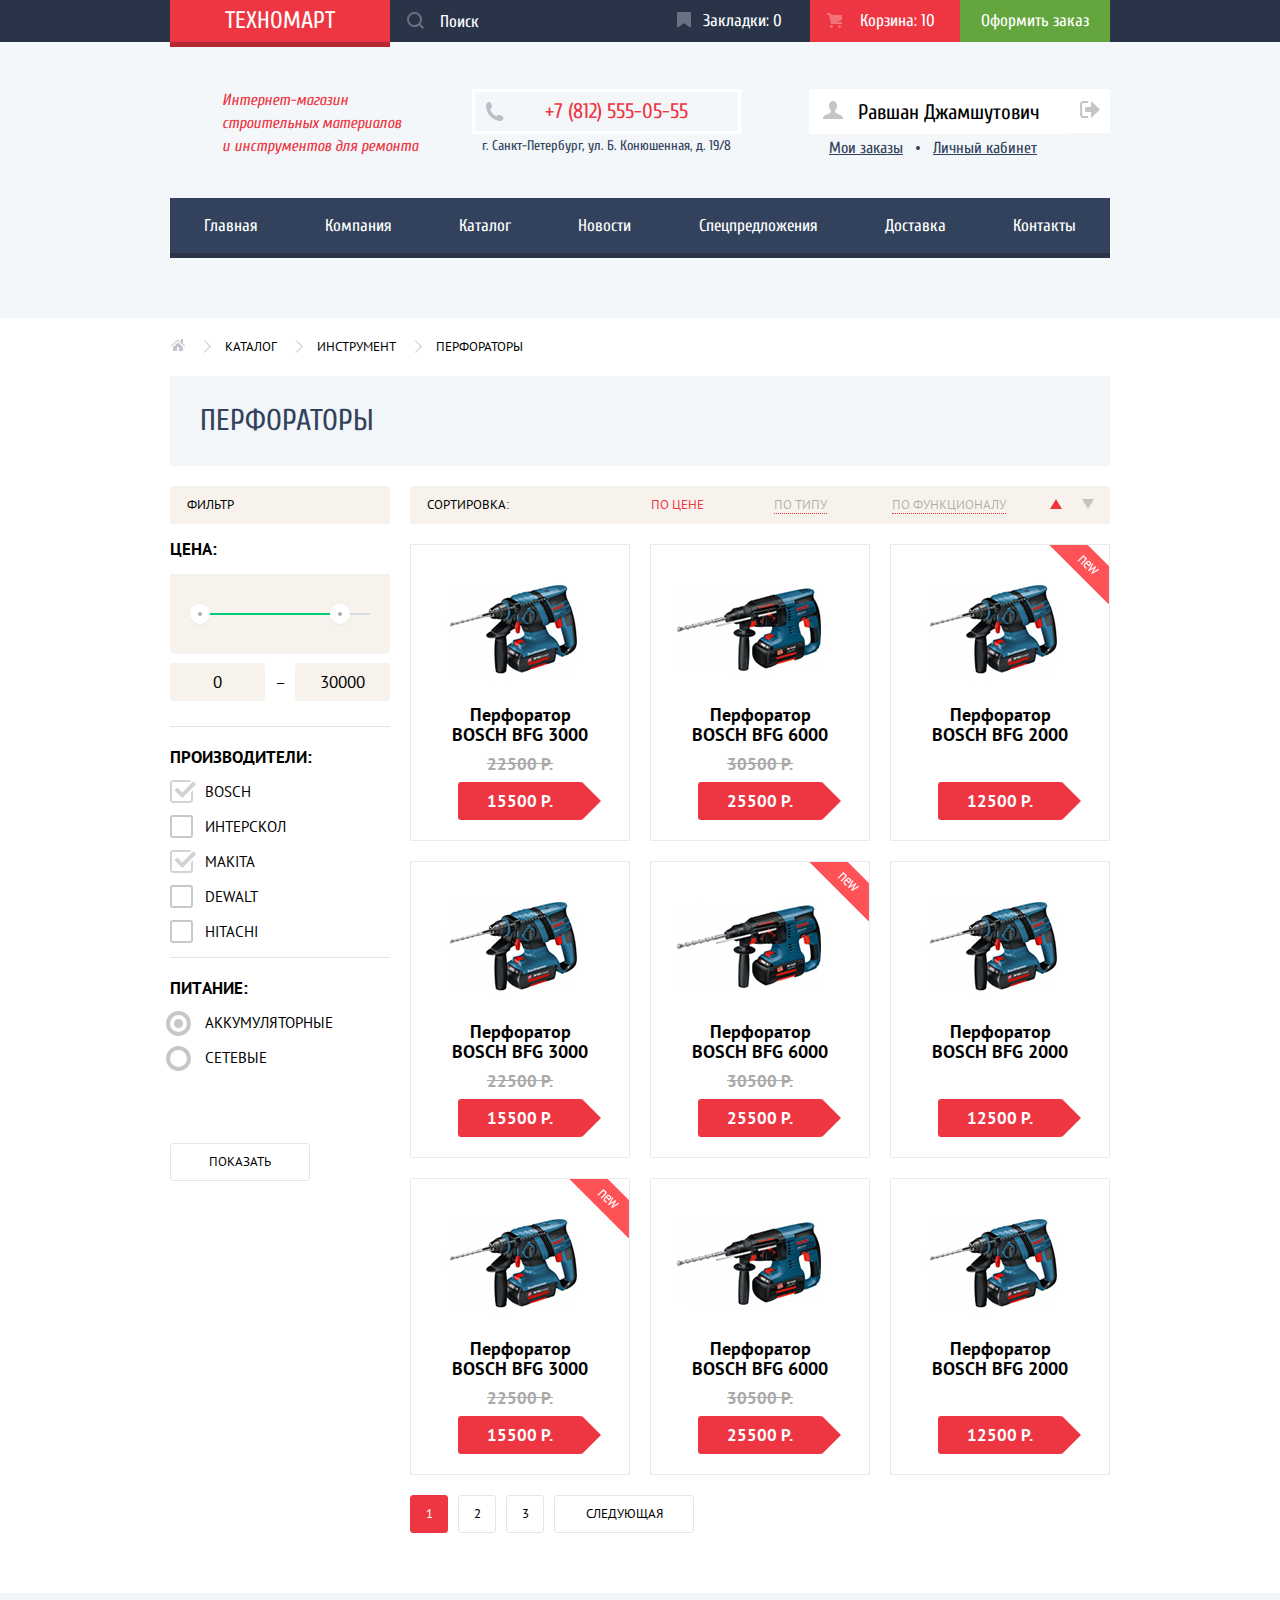
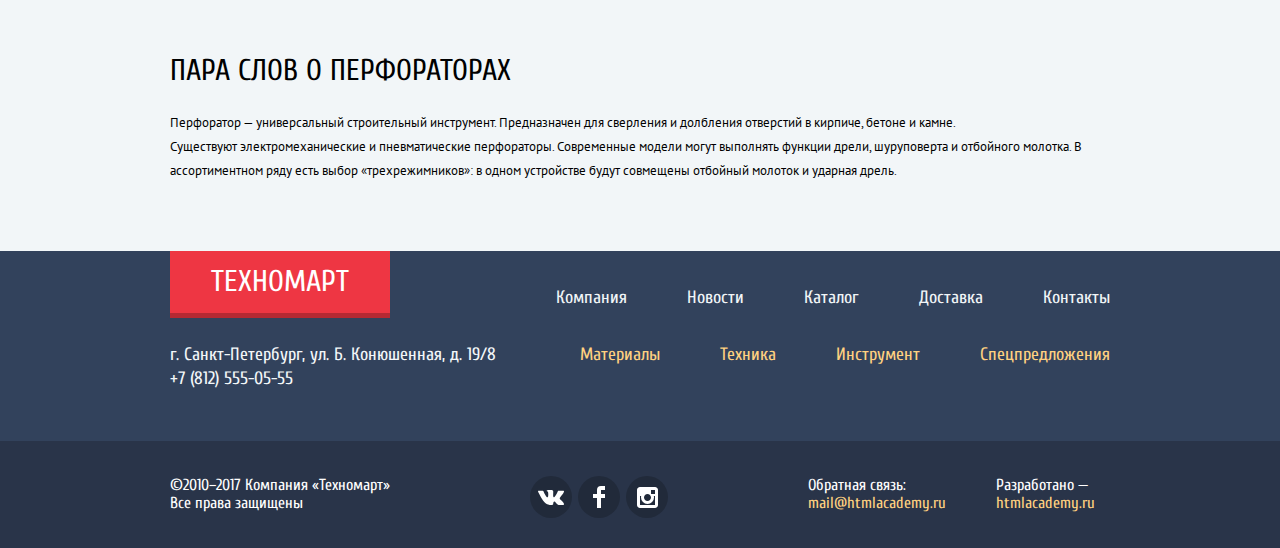
==== commit ec8f3e92: "Добавлены скрипты и интерактивная карта" ====
--- a/catalog.html
+++ b/catalog.html
@@ -472,5 +472,6 @@
       <span class="visually-hidden">Закрыть</span>
     </button>
   </section>
+  <script src="js/script-catalog.js"></script>
 </body>
 </html>
--- a/css/style.css
+++ b/css/style.css
@@ -425,6 +425,8 @@
 
 .main-navigation-item {
   flex-grow: 1;
+
+  text-align: center;
 }
 
 .main-navigation-item a {
@@ -658,13 +660,13 @@
   cursor: pointer;
 }
 
-.slider-toggles-round .toggle-round-active {
+.slider-toggles-round .toggle-active {
   background-color: #ee3643;
   cursor: default;
 }
 
-.slider-toggles-round button:not(.toggle-round-active):hover,
-.slider-toggles-round button:not(.toggle-round-active):focus {
+.slider-toggles-round button:not(.toggle-active):hover,
+.slider-toggles-round button:not(.toggle-active):focus {
   outline: none;
   opacity: 0.7;
 }
@@ -761,7 +763,7 @@
 .popular-wrapper {
   display: flex;
   justify-content: space-between;
-  align-items: center;
+  align-items: flex-start;
   margin-bottom: 20px;
   padding: 25px 25px 30px;
 
@@ -2052,6 +2054,29 @@
 
 /* Модальное окно обратной связи  */
 
+@keyframes modal-emerging {
+  0% {
+    box-shadow: none;
+  }
+
+  60% {
+    box-shadow: 0 20px 80px 0 rgba(0, 0, 0, 0.75);
+  }
+}
+
+@keyframes modal-disappearing {
+  0% {
+    opacity: 1;
+  }
+
+  70% {
+    opacity: 0.3;
+  }
+  100% {
+    opacity: 1;
+  }
+}
+
 .modal {
   position: fixed;
   top: 150px;
@@ -2090,7 +2115,6 @@
 .feedback-form-field:first-of-type {
   margin-right: 20px;
 }
-
 
 .feedback-form-field:last-of-type {
   width: 460px;
@@ -2221,6 +2245,14 @@
   box-shadow: 0 0 16px 1px rgba(47, 42, 43, 0.5);
 }
 
+.modal-map iframe {
+  position: absolute;
+  top: 0
+  left: 0;
+
+  border: none;
+}
+
 .modal-map .modal-close {
   top: 2px;
 }
@@ -2238,7 +2270,6 @@
   border-top: 7px solid #ff5358;
   box-shadow: 0 20px 40px 0 rgba(41,  52,  73, 0.75);
 }
-
 
 .modal-adding h2 {
   position: relative;
@@ -2302,3 +2333,13 @@
   background-color: #ffffff;
   box-shadow: inset 0 0 0 2px rgba(0, 0, 0, 0.1);
 }
+
+.modal-show {
+  display: block;
+
+  animation: modal-emerging 1s;
+}
+
+.modal-error form {
+  animation: modal-disappearing 1s;
+}
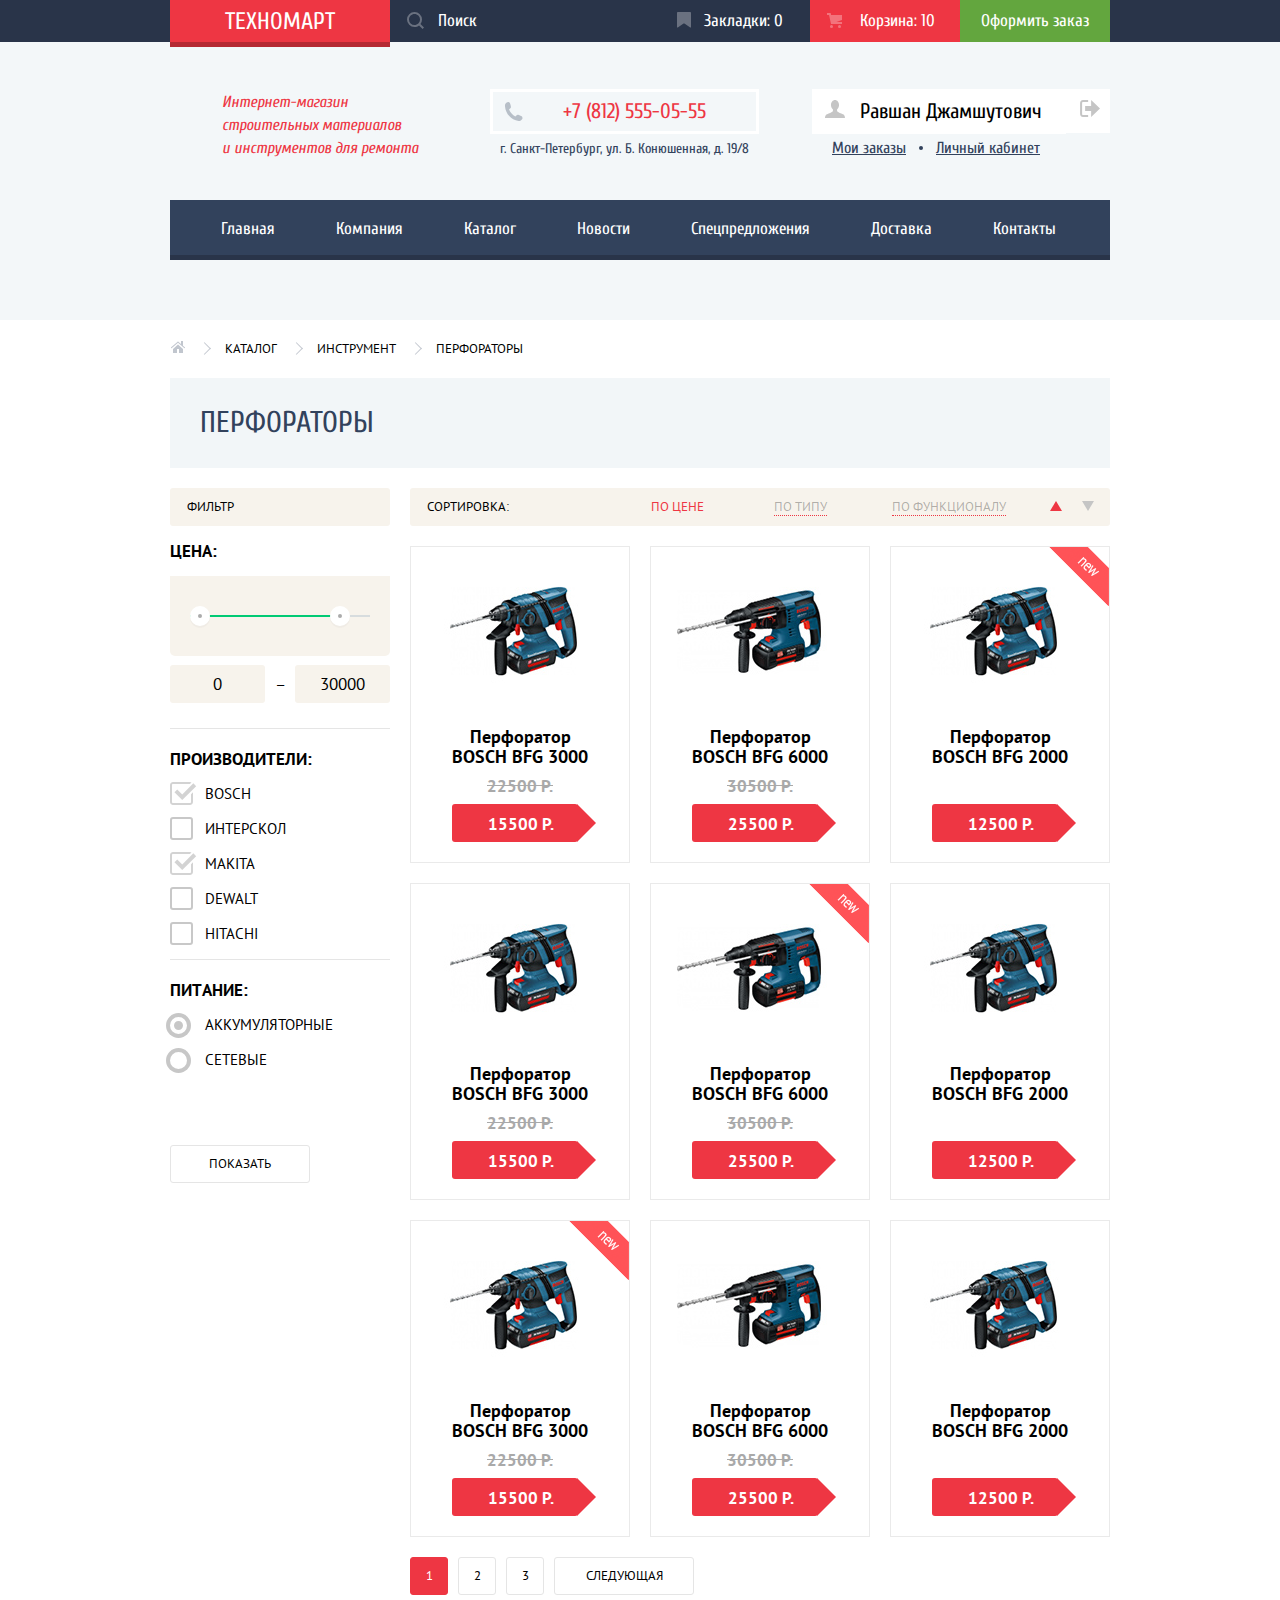
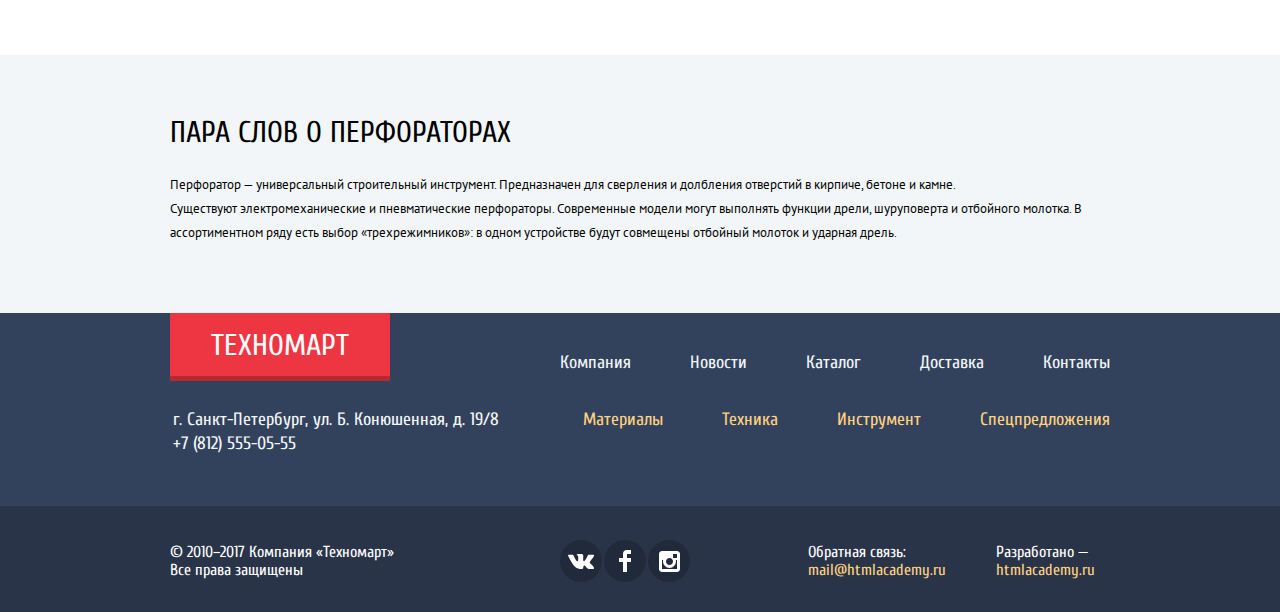
==== commit 0e78b46b: "PerfectPixel главной" ====
--- a/catalog.html
+++ b/catalog.html
@@ -2,6 +2,7 @@
 <html lang="ru">
 <head>
   <meta charset="utf-8">
+  <meta name="format-detection" content="telephone=no">
   <title>HTML Academy: Техномарт - каталог</title>
   <link href="https://fonts.googleapis.com/css?family=Cuprum:400,400i,700%7CPT+Sans:400,700&amp;subset=cyrillic" rel="stylesheet">
   <link href="css/normalize.css" rel="stylesheet">
@@ -12,7 +13,6 @@
     <div class="wrapper header-wrapper">
       <div class="container">
         <a class="logo header-logo" href="index.html">Техномарт</a>
-
         <form class="header-search-form" action="https://echo.htmlacademy.ru" method="get">
           <input id="search" type="search" name="header-search"  placeholder="Поиск">
           <label for="search">
@@ -27,7 +27,6 @@
           <span class="header-basket-quality">10</span>
         </a>
         <a class="user-link header-checkout" href="#">Оформить заказ</a>
-
       </div>
     </div>
     <div class="container">
@@ -106,283 +105,283 @@
       </ul>
       <h1 class="main-title section-title">Перфораторы</h1>
       <div class="inner-columns">
-      <section class="filters">
-        <h2>Фильтр</h2>
-        <form class="filters-form" action="https://echo.htmlacademy.ru" method="get">
-          <fieldset class="filter-price">
-            <legend>Цена:</legend>
-            <div class="range-controls">
-              <div class="scale">
-                <div class="bar"></div>
-              </div>
-              <button class="range-toggle range-toggle-min" type="button" aria-label="Минимальная цена"></button>
-              <button class="range-toggle range-toggle-max" type="button" aria-label="Максимальная цена"></button>
-            </div>
-            <p class="price-controls">
-              <label class="visually-hidden" for="min-price">0т</label>
-              <input id="min-price" type="text" name="min-price" value="0">
-              <span>&ndash;</span>
-              <label class="visually-hidden" for="max-price">до</label>
-              <input id="max-price" type="text" name="max-price" value="30000">
-            </p>
-          </fieldset>
-          <fieldset class="filter-manufacturer">
-            <legend>Производители:</legend>
-            <ul>
+        <section class="filters">
+          <h2>Фильтр</h2>
+          <form class="filters-form" action="https://echo.htmlacademy.ru" method="get">
+            <fieldset class="filter-price">
+              <legend>Цена:</legend>
+              <div class="range-controls">
+                <div class="scale">
+                  <div class="bar"></div>
+                </div>
+                <button class="range-toggle range-toggle-min" type="button" aria-label="Минимальная цена"></button>
+                <button class="range-toggle range-toggle-max" type="button" aria-label="Максимальная цена"></button>
+              </div>
+              <p class="price-controls">
+                <label class="visually-hidden" for="min-price">0т</label>
+                <input id="min-price" type="text" name="min-price" value="0">
+                <span>&ndash;</span>
+                <label class="visually-hidden" for="max-price">до</label>
+                <input id="max-price" type="text" name="max-price" value="30000">
+              </p>
+            </fieldset>
+            <fieldset class="filter-manufacturer">
+              <legend>Производители:</legend>
+              <ul>
+                <li>
+                  <input class="visually-hidden filter-input-checkbox" id="bosch" type="checkbox" name="filter-bosch" checked>
+                  <label for="bosch">Bosch</label>
+                </li>
+                <li>
+                  <input class="visually-hidden filter-input-checkbox" id="interskol" type="checkbox" name="filter-interskol">
+                  <label for="interskol">Интерскол</label>
+                </li>
+                <li>
+                  <input class="visually-hidden filter-input-checkbox" id="makita" type="checkbox" name="filter-makita" checked>
+                  <label for="makita">Makita</label>
+                </li>
+                <li>
+                  <input class="visually-hidden filter-input-checkbox" id="dewalt" type="checkbox" name="filter-dewalt">
+                  <label for="dewalt">DeWALT</label>
+                </li>
+                <li>
+                  <input class="visually-hidden filter-input-checkbox" id="hitachi" type="checkbox" name="filter-hitachi">
+                  <label for="hitachi">Hitachi</label>
+                </li>
+              </ul>
+            </fieldset>
+            <fieldset class="filter-power">
+              <legend>Питание:</legend>
+              <ul>
+                <li>
+                  <input class="visually-hidden filter-input-radio" id="battery" type="radio" name="power-type" value="battery" checked>
+                  <label for="battery">Аккумуляторные</label>
+                </li>
+                <li>
+                  <input class="visually-hidden filter-input-radio" id="network" type="radio" name="power-type" value="network">
+                  <label for="network">Сетевые</label>
+                </li>
+              </ul>
+            </fieldset>
+            <button class="filters-form-button" type="submit">Показать</button>
+          </form>
+        </section>
+
+        <section class="products">
+          <div class="products-sorting">
+            <h2>Сортировка:</h2>
+            <ul class="sorting-type">
               <li>
-                <input class="visually-hidden filter-input-checkbox" id="bosch" type="checkbox" name="filter-bosch" checked>
-                <label for="bosch">Bosch</label>
+                <a class="sorting-current">По цене</a>
               </li>
               <li>
-                <input class="visually-hidden filter-input-checkbox" id="interskol" type="checkbox" name="filter-interskol">
-                <label for="interskol">Интерскол</label>
+                <a href="#">По типу</a>
               </li>
               <li>
-                <input class="visually-hidden filter-input-checkbox" id="makita" type="checkbox" name="filter-makita" checked>
-                <label for="makita">Makita</label>
+                <a href="#">По функционалу</a>
+              </li>
+            </ul>
+            <ul class="sorting-direction">
+              <li>
+                <a class="sorting-direction-up sorting-current">
+                  <span class="visually-hidden">По возрастанию </span>
+                </a>
               </li>
               <li>
-                <input class="visually-hidden filter-input-checkbox" id="dewalt" type="checkbox" name="filter-dewalt">
-                <label for="dewalt">DeWALT</label>
-              </li>
-              <li>
-                <input class="visually-hidden filter-input-checkbox" id="hitachi" type="checkbox" name="filter-hitachi">
-                <label for="hitachi">Hitachi</label>
+                <a class="sorting-direction-down" href="#">
+                  <span class="visually-hidden">По убыванию </span>
+                </a>
               </li>
             </ul>
-          </fieldset>
-          <fieldset class="filter-power">
-            <legend>Питание:</legend>
-            <ul>
-              <li>
-                <input class="visually-hidden filter-input-radio" id="battery" type="radio" name="power-type" value="battery" checked>
-                <label for="battery">Аккумуляторные</label>
-              </li>
-              <li>
-                <input class="visually-hidden filter-input-radio" id="network" type="radio" name="power-type" value="network">
-                <label for="network">Сетевые</label>
-              </li>
-            </ul>
-          </fieldset>
-          <button class="filters-form-button" type="submit">Показать</button>
-        </form>
-      </section>
-
-      <section class="products">
-        <div class="products-sorting">
-          <h2>Сортировка:</h2>
-          <ul class="sorting-type">
+          </div>
+
+          <ul class="products-list">
+            <li class="product-item">
+              <h3 class="product-item-title">
+                <a href="#">Перфоратор BOSCH BFG 3000</a>
+              </h3>
+              <p class="product-item-image">
+                <img src="img/popular2.jpg" width="218" height="160" alt="Перфоратор BOSCH BFG 3000">
+              </p>
+              <p class="product-old-price">
+                <span class="visually-hidden">Старая цена: </span>
+                22500 Р.
+              </p>
+              <a class="product-actual-price button" href="#">
+                <span class="visually-hidden">Актуальная цена:</span>
+                15500 Р.
+              </a>
+              <div class="product-item-action">
+                <a class="button button-to-basket" href="#">Купить</a>
+                <a class="button button-to-bookmark" href="#">В закладки</a>
+              </div>
+            </li>
+            <li class="product-item">
+              <h3 class="product-item-title">
+                <a href="#">Перфоратор BOSCH BFG 6000</a>
+              </h3>
+              <p class="product-item-image">
+                <img src="img/popular3.jpg" width="218" height="160" alt="Перфоратор BOSCH BFG 6000">
+              </p>
+              <p class="product-old-price">
+                <span class="visually-hidden">Старая цена: </span>
+                30500 Р.
+              </p>
+              <a class="product-actual-price button" href="#">
+                <span class="visually-hidden">Актуальная цена:</span>
+                25500 Р.
+              </a>
+              <div class="product-item-action">
+                <a class="button button-to-basket" href="#">Купить</a>
+                <a class="button button-to-bookmark" href="#">В закладки</a>
+              </div>
+            </li>
+            <li class="product-item product-new">
+              <h3 class="product-item-title">
+                <a href="#">Перфоратор BOSCH BFG 2000</a>
+              </h3>
+              <p class="product-item-image">
+                <img src="img/popular2.jpg" width="218" height="160" alt="Перфоратор BOSCH BFG 2000">
+              </p>
+              <a class="product-actual-price button" href="#">
+                <span class="visually-hidden">Актуальная цена:</span>
+                12500 Р.
+              </a>
+              <div class="product-item-action">
+                <a class="button button-to-basket" href="#">Купить</a>
+                <a class="button button-to-bookmark" href="#">В закладки</a>
+              </div>
+            </li>
+            <li class="product-item">
+              <h3 class="product-item-title">
+                <a href="#">Перфоратор BOSCH BFG 3000</a>
+              </h3>
+              <p class="product-item-image">
+                <img src="img/popular2.jpg" width="218" height="160" alt="Перфоратор BOSCH BFG 3000">
+              </p>
+              <p class="product-old-price">
+                <span class="visually-hidden">Старая цена: </span>
+                22500 Р.
+              </p>
+              <a class="product-actual-price button" href="#">
+                <span class="visually-hidden">Актуальная цена:</span>
+                15500 Р.
+              </a>
+              <div class="product-item-action">
+                <a class="button button-to-basket" href="#">Купить</a>
+                <a class="button button-to-bookmark" href="#">В закладки</a>
+              </div>
+            </li>
+            <li class="product-item product-new">
+              <h3 class="product-item-title">
+                <a href="#">Перфоратор BOSCH BFG 6000</a>
+              </h3>
+              <p class="product-item-image">
+                <img src="img/popular3.jpg" width="218" height="160" alt="Перфоратор BOSCH BFG 6000">
+              </p>
+              <p class="product-old-price">
+                <span class="visually-hidden">Старая цена: </span>
+                30500 Р.
+              </p>
+              <a class="product-actual-price button" href="#">
+                <span class="visually-hidden">Актуальная цена:</span>
+                25500 Р.
+              </a>
+              <div class="product-item-action">
+                <a class="button button-to-basket" href="#">Купить</a>
+                <a class="button button-to-bookmark" href="#">В закладки</a>
+              </div>
+            </li>
+            <li class="product-item">
+              <h3 class="product-item-title">
+                <a href="#">Перфоратор BOSCH BFG 2000</a>
+              </h3>
+              <p class="product-item-image">
+                <img src="img/popular2.jpg" width="218" height="160" alt="Перфоратор BOSCH BFG 2000">
+              </p>
+              <a class="product-actual-price button" href="#">
+                <span class="visually-hidden">Актуальная цена:</span>
+                12500 Р.
+              </a>
+              <div class="product-item-action">
+                <a class="button button-to-basket" href="#">Купить</a>
+                <a class="button button-to-bookmark" href="#">В закладки</a>
+              </div>
+            </li>
+            <li class="product-item product-new">
+              <h3 class="product-item-title">
+                <a href="#">Перфоратор BOSCH BFG 3000</a>
+              </h3>
+              <p class="product-item-image">
+                <img src="img/popular2.jpg" width="218" height="160" alt="Перфоратор BOSCH BFG 3000">
+              </p>
+              <p class="product-old-price">
+                <span class="visually-hidden">Старая цена: </span>
+                22500 Р.
+              </p>
+              <a class="product-actual-price button" href="#">
+                <span class="visually-hidden">Актуальная цена:</span>
+                15500 Р.
+              </a>
+              <div class="product-item-action">
+                <a class="button button-to-basket" href="#">Купить</a>
+                <a class="button button-to-bookmark" href="#">В закладки</a>
+              </div>
+            </li>
+            <li class="product-item">
+              <h3 class="product-item-title">
+                <a href="#">Перфоратор BOSCH BFG 6000</a>
+              </h3>
+              <p class="product-item-image">
+                <img src="img/popular3.jpg" width="218" height="160" alt="Перфоратор BOSCH BFG 6000">
+              </p>
+              <p class="product-old-price">
+                <span class="visually-hidden">Старая цена: </span>
+                30500 Р.
+              </p>
+              <a class="product-actual-price button" href="#">
+                <span class="visually-hidden">Актуальная цена:</span>
+                25500 Р.
+              </a>
+              <div class="product-item-action">
+                <a class="button button-to-basket" href="#">Купить</a>
+                <a class="button button-to-bookmark" href="#">В закладки</a>
+              </div>
+            </li>
+            <li class="product-item">
+              <h3 class="product-item-title">
+                <a href="#">Перфоратор BOSCH BFG 2000</a>
+              </h3>
+              <p class="product-item-image">
+                <img src="img/popular2.jpg" width="218" height="160" alt="Перфоратор BOSCH BFG 2000">
+              </p>
+              <a class="product-actual-price button" href="#">
+                <span class="visually-hidden">Актуальная цена:</span>
+                12500 Р.
+              </a>
+              <div class="product-item-action">
+                <a class="button button-to-basket" href="#">Купить</a>
+                <a class="button button-to-bookmark" href="#">В закладки</a>
+              </div>
+            </li>
+          </ul>
+
+          <ul class="products-pagination">
+            <li class="products-pagination-current">
+              <a>1</a>
+            </li>
             <li>
-              <a class="sorting-current">По цене</a>
+              <a href="#">2</a>
             </li>
             <li>
-              <a href="#">По типу</a>
-            </li>
-            <li>
-              <a href="#">По функционалу</a>
+              <a href="#">3</a>
+            </li>
+            <li class="products-pagination-next">
+              <a href="#">Следующая</a>
             </li>
           </ul>
-          <ul class="sorting-direction">
-            <li>
-              <a class="sorting-direction-up sorting-current">
-                <span class="visually-hidden">По возрастанию </span>
-              </a>
-            </li>
-            <li>
-              <a class="sorting-direction-down" href="#">
-                <span class="visually-hidden">По убыванию </span>
-              </a>
-            </li>
-          </ul>
-        </div>
-
-        <ul class="products-list">
-          <li class="product-item">
-            <h3 class="product-item-title">
-              <a href="#">Перфоратор BOSCH BFG 3000</a>
-            </h3>
-            <p class="product-item-image">
-              <img src="img/popular2.jpg" width="218" height="160" alt="Перфоратор BOSCH BFG 3000">
-            </p>
-            <p class="product-old-price">
-              <span class="visually-hidden">Старая цена: </span>
-              22500 Р.
-            </p>
-            <a class="product-actual-price button" href="#">
-              <span class="visually-hidden">Актуальная цена:</span>
-              15500 Р.
-            </a>
-            <div class="product-item-action">
-              <a class="button button-to-basket" href="#">Купить</a>
-              <a class="button button-to-bookmark" href="#">В закладки</a>
-            </div>
-          </li>
-          <li class="product-item">
-            <h3 class="product-item-title">
-              <a href="#">Перфоратор BOSCH BFG 6000</a>
-            </h3>
-            <p class="product-item-image">
-              <img src="img/popular3.jpg" width="218" height="160" alt="Перфоратор BOSCH BFG 6000">
-            </p>
-            <p class="product-old-price">
-              <span class="visually-hidden">Старая цена: </span>
-              30500 Р.
-            </p>
-            <a class="product-actual-price button" href="#">
-              <span class="visually-hidden">Актуальная цена:</span>
-              25500 Р.
-            </a>
-            <div class="product-item-action">
-              <a class="button button-to-basket" href="#">Купить</a>
-              <a class="button button-to-bookmark" href="#">В закладки</a>
-            </div>
-          </li>
-          <li class="product-item product-new">
-            <h3 class="product-item-title">
-              <a href="#">Перфоратор BOSCH BFG 2000</a>
-            </h3>
-            <p class="product-item-image">
-              <img src="img/popular2.jpg" width="218" height="160" alt="Перфоратор BOSCH BFG 2000">
-            </p>
-            <a class="product-actual-price button" href="#">
-              <span class="visually-hidden">Актуальная цена:</span>
-              12500 Р.
-            </a>
-            <div class="product-item-action">
-              <a class="button button-to-basket" href="#">Купить</a>
-              <a class="button button-to-bookmark" href="#">В закладки</a>
-            </div>
-          </li>
-          <li class="product-item">
-            <h3 class="product-item-title">
-              <a href="#">Перфоратор BOSCH BFG 3000</a>
-            </h3>
-            <p class="product-item-image">
-              <img src="img/popular2.jpg" width="218" height="160" alt="Перфоратор BOSCH BFG 3000">
-            </p>
-            <p class="product-old-price">
-              <span class="visually-hidden">Старая цена: </span>
-              22500 Р.
-            </p>
-            <a class="product-actual-price button" href="#">
-              <span class="visually-hidden">Актуальная цена:</span>
-              15500 Р.
-            </a>
-            <div class="product-item-action">
-              <a class="button button-to-basket" href="#">Купить</a>
-              <a class="button button-to-bookmark" href="#">В закладки</a>
-            </div>
-          </li>
-          <li class="product-item product-new">
-            <h3 class="product-item-title">
-              <a href="#">Перфоратор BOSCH BFG 6000</a>
-            </h3>
-            <p class="product-item-image">
-              <img src="img/popular3.jpg" width="218" height="160" alt="Перфоратор BOSCH BFG 6000">
-            </p>
-            <p class="product-old-price">
-              <span class="visually-hidden">Старая цена: </span>
-              30500 Р.
-            </p>
-            <a class="product-actual-price button" href="#">
-              <span class="visually-hidden">Актуальная цена:</span>
-              25500 Р.
-            </a>
-            <div class="product-item-action">
-              <a class="button button-to-basket" href="#">Купить</a>
-              <a class="button button-to-bookmark" href="#">В закладки</a>
-            </div>
-          </li>
-          <li class="product-item">
-            <h3 class="product-item-title">
-              <a href="#">Перфоратор BOSCH BFG 2000</a>
-            </h3>
-            <p class="product-item-image">
-              <img src="img/popular2.jpg" width="218" height="160" alt="Перфоратор BOSCH BFG 2000">
-            </p>
-            <a class="product-actual-price button" href="#">
-              <span class="visually-hidden">Актуальная цена:</span>
-              12500 Р.
-            </a>
-            <div class="product-item-action">
-              <a class="button button-to-basket" href="#">Купить</a>
-              <a class="button button-to-bookmark" href="#">В закладки</a>
-            </div>
-          </li>
-          <li class="product-item product-new">
-            <h3 class="product-item-title">
-              <a href="#">Перфоратор BOSCH BFG 3000</a>
-            </h3>
-            <p class="product-item-image">
-              <img src="img/popular2.jpg" width="218" height="160" alt="Перфоратор BOSCH BFG 3000">
-            </p>
-            <p class="product-old-price">
-              <span class="visually-hidden">Старая цена: </span>
-              22500 Р.
-            </p>
-            <a class="product-actual-price button" href="#">
-              <span class="visually-hidden">Актуальная цена:</span>
-              15500 Р.
-            </a>
-            <div class="product-item-action">
-              <a class="button button-to-basket" href="#">Купить</a>
-              <a class="button button-to-bookmark" href="#">В закладки</a>
-            </div>
-          </li>
-          <li class="product-item">
-            <h3 class="product-item-title">
-              <a href="#">Перфоратор BOSCH BFG 6000</a>
-            </h3>
-            <p class="product-item-image">
-              <img src="img/popular3.jpg" width="218" height="160" alt="Перфоратор BOSCH BFG 6000">
-            </p>
-            <p class="product-old-price">
-              <span class="visually-hidden">Старая цена: </span>
-              30500 Р.
-            </p>
-            <a class="product-actual-price button" href="#">
-              <span class="visually-hidden">Актуальная цена:</span>
-              25500 Р.
-            </a>
-            <div class="product-item-action">
-              <a class="button button-to-basket" href="#">Купить</a>
-              <a class="button button-to-bookmark" href="#">В закладки</a>
-            </div>
-          </li>
-          <li class="product-item">
-            <h3 class="product-item-title">
-              <a href="#">Перфоратор BOSCH BFG 2000</a>
-            </h3>
-            <p class="product-item-image">
-              <img src="img/popular2.jpg" width="218" height="160" alt="Перфоратор BOSCH BFG 2000">
-            </p>
-            <a class="product-actual-price button" href="#">
-              <span class="visually-hidden">Актуальная цена:</span>
-              12500 Р.
-            </a>
-            <div class="product-item-action">
-              <a class="button button-to-basket" href="#">Купить</a>
-              <a class="button button-to-bookmark" href="#">В закладки</a>
-            </div>
-          </li>
-        </ul>
-
-        <ul class="products-pagination">
-          <li class="products-pagination-current">
-            <a>1</a>
-          </li>
-          <li>
-            <a href="#">2</a>
-          </li>
-          <li>
-            <a href="#">3</a>
-          </li>
-          <li class="products-pagination-next">
-            <a href="#">Следующая</a>
-          </li>
-        </ul>
-      </section>
-    </div>
+        </section>
+      </div>
     </div>
 
     <article class="information">
@@ -392,11 +391,9 @@
         Существуют электромеханические и пневматические перфораторы. Современные модели могут выполнять функции дрели, шуруповерта и отбойного молотка. В ассортиментном ряду есть выбор «трехрежимников»: в одном устройстве будут совмещены отбойный молоток и ударная дрель.</p>
       </div>
     </article>
-
   </main>
 
   <footer class="main-footer">
-
     <div class="container">
       <a class="logo footer-logo" href="index.html">Техномарт</a>
       <ul class="footer-site-navigation">
@@ -434,7 +431,7 @@
     </div>
     <div class="wrapper">
       <div class="container container-footer-bottom">
-        <p class="footer-copyright">&copy;2010–2017 Компания «Техномарт» Все права защищены</p>
+        <p class="footer-copyright">&copy; 2010–2017 Компания «Техномарт» Все права защищены</p>
         <ul class="footer-socials">
           <li>
             <a class="socials-vk" href="#">
@@ -472,6 +469,7 @@
       <span class="visually-hidden">Закрыть</span>
     </button>
   </section>
+
   <script src="js/script-catalog.js"></script>
 </body>
 </html>
--- a/css/style.css
+++ b/css/style.css
@@ -54,16 +54,23 @@
 }
 
 .header-wrapper .container {
-  display: flex;
-  flex-wrap: wrap;
+  display: -webkit-box;
+  display: -ms-flexbox;
+  display: flex;
+  -ms-flex-wrap: wrap;
+      flex-wrap: wrap;
+  -webkit-box-pack: start;
+  -ms-flex-pack: start;
   justify-content: flex-start;
+  -webkit-box-align: stretch;
+  -ms-flex-align: stretch;
   align-items: stretch;
 }
 
 .logo {
   display: block;
   min-width: 200px;
-  padding: 9px 10px;
+  padding: 10px 10px 8px;
 
   font-size: 24px;
   line-height: 24px;
@@ -72,24 +79,29 @@
   text-transform: uppercase;
 
   background-color: #ee3643;
-  box-shadow: 0 5px 0 0 #b52933;
+  -webkit-box-shadow: 0 5px 0 0 #b52933;
+          box-shadow: 0 5px 0 0 #b52933;
 }
 
 .logo:hover,
 .logo:focus {
   background-color: #ca2c37;
-  box-shadow: 0 5px 0 0 #9a212a;
+  outline: none;
+  -webkit-box-shadow: 0 5px 0 0 #9a212a;
+          box-shadow: 0 5px 0 0 #9a212a;
 }
 
 .logo:active {
   background-color: #ba2732;
-  box-shadow: 0 5px 0 0 #8e1e26;
+  -webkit-box-shadow: 0 5px 0 0 #8e1e26;
+          box-shadow: 0 5px 0 0 #8e1e26;
 }
 
 .index-logo:hover,
 .index-logo:active {
   background-color: #ee3643;
-  box-shadow: 0 5px 0 0 #b52933;
+  -webkit-box-shadow: 0 5px 0 0 #b52933;
+          box-shadow: 0 5px 0 0 #b52933;
 }
 
 .header-search-form {
@@ -99,10 +111,11 @@
 }
 
 .header-search-form input {
-  box-sizing: border-box;
+  -webkit-box-sizing: border-box;
+          box-sizing: border-box;
   width: 100%;
   height: 42px;
-  padding: 12px 10px 12px 50px;
+  padding: 11px 10px 13px 48px;
 
   font: inherit;
   color: #000000;
@@ -159,7 +172,8 @@
 .user-link {
   position: relative;
 
-  box-sizing: border-box;
+  -webkit-box-sizing: border-box;
+          box-sizing: border-box;
   width: 150px;
   padding: 12px 5px;
 
@@ -167,7 +181,7 @@
 }
 
 .header-bookmark {
-  padding-left: 43px;
+  padding-left: 44px;
 }
 
 .header-basket {
@@ -250,8 +264,13 @@
 }
 
 .main-header > .container {
-  display: flex;
-  flex-wrap: wrap;
+  display: -webkit-box;
+  display: -ms-flexbox;
+  display: flex;
+  -ms-flex-wrap: wrap;
+      flex-wrap: wrap;
+  -webkit-box-align: start;
+  -ms-flex-align: start;
   align-items: flex-start;
   padding-top: 47px;
   padding-bottom: 65px;
@@ -259,8 +278,8 @@
 
 .header-title {
   width: 198px;
-  margin: 0 0 40px;
-  padding: 0 52px;
+  margin: 2px 0 40px;
+  padding: 0 70px 0 52px;
 
   font-style: italic;
   font-size: 16px;
@@ -276,7 +295,7 @@
   margin: 0;
 }
 
-.header-phone {
+p.header-phone {
   margin-bottom: 3px;
   padding: 9px 10px 9px 70px;
 
@@ -286,7 +305,7 @@
 
   background-image: url("../img/icon-phone.svg");
   background-repeat: no-repeat;
-  background-position: 10px 10px;
+  background-position: 11px 10px;
   border: 3px solid #ffffff;
 }
 
@@ -299,8 +318,11 @@
 }
 
 .authorization {
-  display: flex;
-  flex-wrap: wrap;
+  display: -webkit-box;
+  display: -ms-flexbox;
+  display: flex;
+  -ms-flex-wrap: wrap;
+      flex-wrap: wrap;
   max-width: 330px;
   margin: 0 0 0 auto;
   padding: 0;
@@ -318,7 +340,7 @@
 
 .authorization-link {
   display: block;
-  padding: 12px 25px 11px 14px;
+  padding: 11px 24px 12px 13px;
 
   font-size: 21px;
   line-height: 21px;
@@ -365,8 +387,11 @@
 }
 
 .authorization-submenu {
-  display: flex;
-  flex-wrap: wrap;
+  display: -webkit-box;
+  display: -ms-flexbox;
+  display: flex;
+  -ms-flex-wrap: wrap;
+      flex-wrap: wrap;
   max-width: 280px;
   margin: 0;
   padding: 0 0 0 5px;
@@ -408,14 +433,18 @@
   color: rgba(0, 0, 0, 0.3);
 }
 
-
 .header-navigation {
   width: 100%;
 }
 
 .main-navigation {
-  display: flex;
-  flex-wrap: wrap;
+  display: -webkit-box;
+  display: -ms-flexbox;
+  display: flex;
+  -ms-flex-wrap: wrap;
+      flex-wrap: wrap;
+  -webkit-box-pack: justify;
+  -ms-flex-pack: justify;
   justify-content: space-between;
   margin: 0;
   padding: 0;
@@ -424,6 +453,8 @@
 }
 
 .main-navigation-item {
+  -webkit-box-flex: 1;
+  -ms-flex-positive: 1;
   flex-grow: 1;
 
   text-align: center;
@@ -431,22 +462,23 @@
 
 .main-navigation-item a {
   display: block;
-  padding: 19px 30px;
+  padding: 20px 30px 18px;
 
   font-size: 17px;
   line-height: 17px;
   color: #ffffff;
 
   background-color: #32425c;
-  box-shadow: 0 5px 0 0 #293449;
+  -webkit-box-shadow: 0 5px 0 0 #293449;
+          box-shadow: 0 5px 0 0 #293449;
 }
 
 .main-navigation-item:first-child a {
-  padding-left: 50;
+  padding-left: 50px;
 }
 
 .main-navigation-item:last-child a {
-  padding-right: 50;
+  padding-right: 53px;
 }
 
 .main-navigation-item a:hover,
@@ -458,22 +490,31 @@
   color: rgba(255, 255, 255, 0.5);
 
   background-color: #1d2739;
-  box-shadow: 0 5px 0 0 #1d2739;
+  -webkit-box-shadow: 0 5px 0 0 #1d2739;
+          box-shadow: 0 5px 0 0 #1d2739;
 }
 
 /* Main главной */
 
 .promo {
-  display: flex;
-  flex-wrap: wrap;
+  display: -webkit-box;
+  display: -ms-flexbox;
+  display: flex;
+  -ms-flex-wrap: wrap;
+      flex-wrap: wrap;
+  -webkit-box-pack: justify;
+  -ms-flex-pack: justify;
   justify-content: space-between;
   margin-bottom: 55px;
-  padding-top: 40px;
+  padding-top: 39px;
 }
 
 .promo-categories {
-  display: flex;
-  flex-wrap: wrap;
+  display: -webkit-box;
+  display: -ms-flexbox;
+  display: flex;
+  -ms-flex-wrap: wrap;
+      flex-wrap: wrap;
   width: 100%;
   margin: 0 0 20px;
   padding: 0;
@@ -486,13 +527,13 @@
 }
 
 .promo-block {
-  width: 135px;
-  padding: 20px 140px 22px 25px;
+  width: 137px;
+  padding: 20px 140px 22px 23px;
 
   background-color: #ffbf47;
   background-image: url("../img/icon-1.svg");
   background-repeat: no-repeat;
-  background-position: 210px center;
+  background-position: 213px 30px;
 }
 
 .product-new {
@@ -510,7 +551,7 @@
 .promo-categories li:nth-child(2) {
   background-color: #3bbce3;
   background-image: url("../img/icon-2.svg");
-  background-position: 195px center;
+  background-position: 197px 32px;
 }
 
 .promo-categories li:last-child {
@@ -533,7 +574,7 @@
 .button {
   display: inline-block;
   min-width: 115px;
-  padding: 10px;
+  padding: 11px 10px 9px 10px;
 
   font-size: 14px;
   line-height: 18px;
@@ -558,6 +599,8 @@
 }
 
 .promo-block .button {
+  margin-left: 1px;
+
   background-color: rgba(0, 0, 0, 0.1);
 }
 
@@ -575,13 +618,20 @@
 .promo-slider {
   position: relative;
 
+  -ms-flex-item-align: center;
+  -ms-grid-row-align: center;
   align-self: center;
   margin-right: 20px;
 }
 
 .promo-slider-list {
-  display: flex;
-  flex-direction: column;
+  display: -webkit-box;
+  display: -ms-flexbox;
+  display: flex;
+  -webkit-box-orient: vertical;
+  -webkit-box-direction: normal;
+  -ms-flex-direction: column;
+      flex-direction: column;
   margin: 0;
   padding: 0;
 
@@ -593,12 +643,19 @@
   z-index: 0;
 
   display: none;
-  flex-direction: column;
+  -webkit-box-orient: vertical;
+  -webkit-box-direction: normal;
+  -ms-flex-direction: column;
+      flex-direction: column;
+  -webkit-box-pack: start;
+  -ms-flex-pack: start;
   justify-content: flex-start;
+  -webkit-box-align: start;
+  -ms-flex-align: start;
   align-items: flex-start;
   width: 570px;
-  min-height: 222px;
-  padding: 22px 25px;
+  min-height: 220px;
+  padding: 24px 25px 22px;
 
   color: #ffffff;
 
@@ -606,11 +663,13 @@
 }
 
 .promo-slider-item.slider-item-current {
+  display: -webkit-box;
+  display: -ms-flexbox;
   display: flex;
 }
 
 .slider-item-title {
-  margin: 0;
+  margin: 0 0 3px 0;
 
   font-weight: 700;
   font-size: 36px;
@@ -632,8 +691,13 @@
   line-height: 24px;
 }
 
+.promo-slider-item:first-child .slider-item-slogan {
+  font-family: "PT Sans", "Arial", sans-serif;
+}
+
 .slider-item-button {
-  min-width: 175px;
+  min-width: 173px;
+  padding-left: 12px;
 }
 
 .slider-toggles-round {
@@ -641,13 +705,18 @@
   bottom: 30px;
   left: 50%;
 
-  display: flex;
-
-  transform: translateX(-50%);
+  display: -webkit-box;
+  display: -ms-flexbox;
+  display: flex;
+
+  -webkit-transform: translateX(-50%);
+      -ms-transform: translateX(-50%);
+          transform: translateX(-50%);
 }
 
 .slider-toggles-round button {
-  box-sizing: content-box;
+  -webkit-box-sizing: content-box;
+          box-sizing: content-box;
   width: 10px;
   height: 10px;
   padding: 0;
@@ -656,7 +725,8 @@
   background-clip: content-box;
   border: 5px solid transparent;
   border-radius: 50%;
-  box-shadow: inset 0 0 0 2px #ffffff;
+  -webkit-box-shadow: inset 0 0 0 2px #ffffff;
+          box-shadow: inset 0 0 0 2px #ffffff;
   cursor: pointer;
 }
 
@@ -683,21 +753,21 @@
 }
 
 .arrow-previous {
-  top: 50%;
-  left: 15px;
-
-  transform: translateY(-50%);
+  top: 135px;
+  left: 25px;
+
+  -webkit-transform: translateY(-50%);
+      -ms-transform: translateY(-50%);
+          transform: translateY(-50%);
 }
 
 .arrow-next {
-  top: 50%;
-  right: 10px;
-
-  transform: translateY(-50%);
-}
-
-.slider-toggles-arrow button:focus {
-  outline: none;
+  top: 135px;
+  right: 20px;
+
+  -webkit-transform: translateY(-50%);
+      -ms-transform: translateY(-50%);
+          transform: translateY(-50%);
 }
 
 .slider-toggles-arrow button::before {
@@ -706,16 +776,20 @@
   top: 5px;
   left: 5px;
 
-  width: 25px;
-  height: 25px;
+  width: 26px;
+  height: 26px;
 
   border-top: 3px solid #ffffff;
   border-right: 3px solid #ffffff;
-  transform: rotate(45deg);
+  -webkit-transform: rotate(45deg);
+      -ms-transform: rotate(45deg);
+          transform: rotate(45deg);
 }
 
 .slider-toggles-arrow .arrow-previous::before {
-  transform: rotate(-135deg);
+  -webkit-transform: rotate(-135deg);
+      -ms-transform: rotate(-135deg);
+          transform: rotate(-135deg);
 }
 
 .slider-toggles-arrow button:hover::before,
@@ -728,8 +802,15 @@
 }
 
 .promo-column {
-  display: flex;
-  flex-direction: column;
+  display: -webkit-box;
+  display: -ms-flexbox;
+  display: flex;
+  -webkit-box-orient: vertical;
+  -webkit-box-direction: normal;
+  -ms-flex-direction: column;
+      flex-direction: column;
+  -webkit-box-pack: justify;
+  -ms-flex-pack: justify;
   justify-content: space-between;
 }
 
@@ -740,7 +821,6 @@
 .promo-column .promo-block:last-child {
   margin-bottom: 0;
 }
-
 
 .promo-discount {
   background-color: #8ed78f;
@@ -751,21 +831,27 @@
 .promo-delivery {
   background-color: #ffc047;
   background-image: url("../img/icon-5.svg");
-  background-position: 190px center;
+  background-position: 190px 32px;
 }
 
 /* Популярные товары */
 
 .popular-products {
-  margin-bottom: 20px;
+  margin-bottom: 3px;
 }
 
 .popular-wrapper {
-  display: flex;
+  display: -webkit-box;
+  display: -ms-flexbox;
+  display: flex;
+  -webkit-box-pack: justify;
+  -ms-flex-pack: justify;
   justify-content: space-between;
-  align-items: flex-start;
-  margin-bottom: 20px;
-  padding: 25px 25px 30px;
+  -webkit-box-align: center;
+  -ms-flex-align: center;
+  align-items: center;
+  margin-bottom: 15px;
+  padding: 25px 25px 30px 28px;
 
   background-color: #f9f5f0;
 }
@@ -785,8 +871,11 @@
 }
 
 .popular-products-list {
-  display: flex;
-  flex-wrap: wrap;
+  display: -webkit-box;
+  display: -ms-flexbox;
+  display: flex;
+  -ms-flex-wrap: wrap;
+      flex-wrap: wrap;
   margin: 0;
   padding: 0;
 
@@ -798,8 +887,15 @@
 .product-item {
   position: relative;
 
-  display: flex;
-  flex-direction: column;
+  display: -webkit-box;
+  display: -ms-flexbox;
+  display: flex;
+  -webkit-box-orient: vertical;
+  -webkit-box-direction: normal;
+  -ms-flex-direction: column;
+      flex-direction: column;
+  -webkit-box-align: center;
+  -ms-flex-align: center;
   align-items: center;
   width: 218px;
   margin: 0 20px 20px 0;
@@ -818,11 +914,13 @@
 
 .product-item:hover {
   border-color: #ffffff;
-  box-shadow: 0 10px 25px 0 rgba(41, 52, 73, 0.5);
+  -webkit-box-shadow: 0 10px 25px 0 rgba(41, 52, 73, 0.5);
+          box-shadow: 0 10px 25px 0 rgba(41, 52, 73, 0.5);
 }
 
 .product-item-title {
-  box-sizing: border-box;
+  -webkit-box-sizing: border-box;
+          box-sizing: border-box;
   max-width: 100%;
   margin: 0;
   margin-bottom: 10px;
@@ -847,10 +945,12 @@
 }
 
 .product-item-image {
+  -webkit-box-ordinal-group: 0;
+  -ms-flex-order: -1;
   order: -1;
   width: 218px;
   height: 160px;
-  margin: 0;
+  margin: 0 0 20px;
 }
 
 .product-old-price {
@@ -865,12 +965,18 @@
 .product-actual-price {
   position: relative;
 
-  min-width: 105px;
+  min-width: 95px;
   margin-top: auto;
-  padding: 10px;
+  margin-right: 10px;
+  padding: 11px 10px 9px 21px;
 
   font-size: 17px;
   line-height: 18px;
+}
+
+.product-actual-price:hover,
+.product-actual-price:focus {
+  outline: none;
 }
 
 .product-actual-price::after {
@@ -928,7 +1034,8 @@
   color: #ffffff;
 
   background-color: #63a63e;
-  box-shadow: inset 0 -3px 0 0 #367315;
+  -webkit-box-shadow: inset 0 -3px 0 0 #367315;
+          box-shadow: inset 0 -3px 0 0 #367315;
 }
 
 .button-to-basket:hover,
@@ -938,7 +1045,8 @@
 
 .button-to-basket:active {
   background-color: #518534;
-  box-shadow: none;
+  -webkit-box-shadow: none;
+          box-shadow: none;
 }
 
 .button-to-basket::before {
@@ -963,23 +1071,25 @@
 }
 
 .button-to-bookmark {
+  padding: 7px;
+
   color: #32425c;
 
   background-color: #ffffff;
-  box-shadow: inset 0 0 0 3px #63a63e;
+  border: 3px solid #63a63e;
 }
 
 .button-to-bookmark:hover,
 .button-to-bookmark:focus {
   background-color: transparent;
-  box-shadow: inset 0 0 0 3px #32425c;
+  border-color: #32425c;
 }
 
 .button-to-bookmark:active {
   color: rgba(50, 66, 92, 0.3);
 
   background-color: transparent;
-  box-shadow: inset 0 0 0 3px rgba(50, 66, 92, 0.3);
+  border-color: rgba(50, 66, 92, 0.3);
 }
 
 /* Популярные производители */
@@ -988,9 +1098,16 @@
   margin-bottom: 65px;
 }
 
+.popular-manufacturers .popular-wrapper {
+  padding-left: 25px;
+}
+
 .manufacturers-list {
-  display: flex;
-  flex-wrap: wrap;
+  display: -webkit-box;
+  display: -ms-flexbox;
+  display: flex;
+  -ms-flex-wrap: wrap;
+      flex-wrap: wrap;
   margin: 0;
   padding: 0;
 
@@ -1017,12 +1134,14 @@
 .manufacturer-item-logo:focus {
   border-color: #ffffff;
   outline: none;
-  box-shadow: 0 10px 25px 0 rgba(41, 52, 73, 0.5);
+  -webkit-box-shadow: 0 10px 25px 0 rgba(41, 52, 73, 0.5);
+          box-shadow: 0 10px 25px 0 rgba(41, 52, 73, 0.5);
 }
 
 .manufacturer-item-logo:active {
   border-color: #ffffff;
-  box-shadow: 0 4px 10px 0 rgba(41, 52, 73, 0.5);
+  -webkit-box-shadow: 0 4px 10px 0 rgba(41, 52, 73, 0.5);
+          box-shadow: 0 4px 10px 0 rgba(41, 52, 73, 0.5);
 }
 
 .manufacturer-item-logo:active img {
@@ -1032,14 +1151,14 @@
 /* Слайдер с услугами */
 
 .services {
-  margin-bottom: 75px;
-  padding-top: 63px;
+  margin-bottom: 82px;
+  padding-top: 65px;
 
   background-color: #f4f7f9;
 }
 
 .services .section-title {
-  margin-bottom: 25px;
+  margin-bottom: 26px;
 
   color: #000000;
 }
@@ -1055,20 +1174,24 @@
 
 .services .section-description {
   width: 400px;
-  margin-bottom: 65px;
+  margin-bottom: 67px;
 }
 
 .services-slider-wrapper {
-  display: flex;
+  display: -webkit-box;
+  display: -ms-flexbox;
+  display: flex;
+  -webkit-box-pack: justify;
+  -ms-flex-pack: justify;
   justify-content: space-between;
 }
 
 .services-slider-toggle {
   position: relative;
 
+  -ms-flex-item-align: start;
   align-self: flex-start;
   margin-bottom: 100px;
-  padding-top: 5px;
 }
 
 .services-slider-toggle::after {
@@ -1088,9 +1211,10 @@
 
 .services-toggle {
   display: block;
-  box-sizing: content-box;
+  -webkit-box-sizing: content-box;
+          box-sizing: content-box;
   min-width: 196px;
-  padding: 16px 22px;
+  padding: 15px 22px 16px;
 
   font: inherit;
   font-weight: 700;
@@ -1101,7 +1225,9 @@
 
   background-color: #32425c;
   border: none;
-  box-shadow: inset 0 1px 0 0 #405069,
+  -webkit-box-shadow: inset 0 1px 0 0 #405069,
+  inset 0 -1px 0 0 #293449;
+          box-shadow: inset 0 1px 0 0 #405069,
   inset 0 -1px 0 0 #293449;
   cursor: pointer;
 }
@@ -1119,13 +1245,17 @@
 
   background-color: #ffffff;
   outline: none;
-  box-shadow: none;
+  -webkit-box-shadow: none;
+          box-shadow: none;
   cursor: default;
 }
 
 .services-slider-list {
-  display: flex;
-  flex-wrap: wrap;
+  display: -webkit-box;
+  display: -ms-flexbox;
+  display: flex;
+  -ms-flex-wrap: wrap;
+      flex-wrap: wrap;
   margin: 0;
   padding: 0;
 
@@ -1179,9 +1309,13 @@
 }
 
 .index-column {
-  display: flex;
+  display: -webkit-box;
+  display: -ms-flexbox;
+  display: flex;
+  -webkit-box-pack: justify;
+  -ms-flex-pack: justify;
   justify-content: space-between;
-  margin-bottom: 85px;
+  margin-bottom: 86px;
 }
 
 .about-us {
@@ -1189,13 +1323,13 @@
 }
 
 .about-us .section-title {
-  margin-bottom: 30px;
+  margin-bottom: 26px;
 
   color: #000000;
 }
 
 .about-us p {
-  margin: 0 0 20px;
+  margin: 0 0 24px;
 
   font-weight: 400;
   font-size: 13px;
@@ -1205,10 +1339,11 @@
 
 .about-us p:last-of-type {
   width: 390px;
+  margin-bottom: 20px;
 }
 
 .deliverey-list {
-  margin: 0 0 35px;
+  margin: 0 0 37px;
   padding: 0;
 
   list-style: none;
@@ -1220,7 +1355,7 @@
   position: relative;
 
   margin: 0 0 20px;
-  padding-left: 35px;
+  padding-left: 36px;
 }
 
 .deliverey-list li:last-child {
@@ -1248,14 +1383,14 @@
 }
 
 .contacts .section-title {
-  margin-bottom: 30px;
+  margin-bottom: 26px;
 
   color: #000000;
 }
 
 .contacts p {
   width: 200px;
-  margin: 0 0 35px;
+  margin: 0 0 31px;
 
   font-weight: 400;
   font-size: 13px;
@@ -1265,7 +1400,7 @@
 
 .contacts-map {
   display: block;
-  margin-bottom: 28px;
+  margin-bottom: 36px;
 }
 
 .contacts-feedback {
@@ -1275,8 +1410,13 @@
 /* Каталог  */
 
 .breadcrumbs {
-  display: flex;
-  flex-wrap: wrap;
+  display: -webkit-box;
+  display: -ms-flexbox;
+  display: flex;
+  -ms-flex-wrap: wrap;
+      flex-wrap: wrap;
+  -webkit-box-pack: start;
+  -ms-flex-pack: start;
   justify-content: flex-start;
   margin: 0 0 20px 0;
   padding: 0;
@@ -1306,7 +1446,9 @@
 
   border-right: 1px solid #c5c9d1;
   border-bottom: 1px solid #c5c9d1;
-  transform: rotate(-45deg);
+  -webkit-transform: rotate(-45deg);
+      -ms-transform: rotate(-45deg);
+          transform: rotate(-45deg);
 }
 
 .breadcrumbs a {
@@ -1344,7 +1486,11 @@
 }
 
 .inner-columns {
-  display: flex;
+  display: -webkit-box;
+  display: -ms-flexbox;
+  display: flex;
+  -webkit-box-pack: justify;
+  -ms-flex-pack: justify;
   justify-content: space-between;
 }
 
@@ -1424,7 +1570,8 @@
   top: 30px;
   left: 20px;
 
-  box-sizing: content-box;
+  -webkit-box-sizing: content-box;
+          box-sizing: content-box;
   width: 4px;
   height: 4px;
   padding: 0;
@@ -1432,7 +1579,8 @@
   background-color: #ababab;
   border: 8px solid #ffffff;
   border-radius: 50%;
-  box-shadow: 0 2px 0 0 rgba(224, 221, 216, 0.3);
+  -webkit-box-shadow: 0 2px 0 0 rgba(224, 221, 216, 0.3);
+          box-shadow: 0 2px 0 0 rgba(224, 221, 216, 0.3);
   cursor: pointer;
 }
 
@@ -1441,8 +1589,14 @@
 }
 
 .price-controls {
-  display: flex;
+  display: -webkit-box;
+  display: -ms-flexbox;
+  display: flex;
+  -webkit-box-pack: justify;
+  -ms-flex-pack: justify;
   justify-content: space-between;
+  -webkit-box-align: center;
+  -ms-flex-align: center;
   align-items: center;
   margin: 0 0 25px;
 }
@@ -1553,7 +1707,8 @@
   background-color: #ffffff;
   border: 4px solid #ffffff;
   border-radius: 50%;
-  box-shadow: 0 0 0 4px #b5b5b5;
+  -webkit-box-shadow: 0 0 0 4px #b5b5b5;
+          box-shadow: 0 0 0 4px #b5b5b5;
   opacity: 0.75;
 }
 
@@ -1572,7 +1727,8 @@
 
 .filters-form-button {
   display: block;
-  box-sizing: content-box;
+  -webkit-box-sizing: content-box;
+          box-sizing: content-box;
   min-width: 120px;
   padding: 9px;
 
@@ -1589,7 +1745,6 @@
 .filters-form-button:hover,
 .filters-form-button:focus {
   border-color: #bdc6ca;
-  outline: none;
 }
 
 .filters-form-button:active {
@@ -1603,8 +1758,14 @@
 }
 
 .products-sorting {
-  display: flex;
+  display: -webkit-box;
+  display: -ms-flexbox;
+  display: flex;
+  -webkit-box-pack: start;
+  -ms-flex-pack: start;
   justify-content: flex-start;
+  -webkit-box-align: start;
+  -ms-flex-align: start;
   align-items: flex-start;
   margin-bottom: 20px;
   padding: 10px 7px 10px 17px;
@@ -1627,8 +1788,11 @@
 }
 
 .sorting-type {
-  display: flex;
-  flex-wrap: wrap;
+  display: -webkit-box;
+  display: -ms-flexbox;
+  display: flex;
+  -ms-flex-wrap: wrap;
+      flex-wrap: wrap;
   margin: 0 35px 0 auto;
   padding: 0;
 
@@ -1676,6 +1840,8 @@
 }
 
 .sorting-direction {
+  display: -webkit-box;
+  display: -ms-flexbox;
   display: flex;
   margin: 0;
   padding: 0;
@@ -1718,7 +1884,9 @@
 }
 
 .sorting-direction .sorting-direction-down::before {
-  transform: rotate(180deg);
+  -webkit-transform: rotate(180deg);
+      -ms-transform: rotate(180deg);
+          transform: rotate(180deg);
 }
 
 .sorting-direction a:hover::before,
@@ -1739,8 +1907,13 @@
 /* Карточки товара */
 
 .products-list {
-  display: flex;
-  flex-wrap: wrap;
+  display: -webkit-box;
+  display: -ms-flexbox;
+  display: flex;
+  -ms-flex-wrap: wrap;
+      flex-wrap: wrap;
+  -webkit-box-pack: start;
+  -ms-flex-pack: start;
   justify-content: flex-start;
   margin: 0;
   padding: 0;
@@ -1846,9 +2019,16 @@
 }
 
 .main-footer > .container {
-  display: flex;
-  flex-wrap: wrap;
+  display: -webkit-box;
+  display: -ms-flexbox;
+  display: flex;
+  -ms-flex-wrap: wrap;
+      flex-wrap: wrap;
+  -webkit-box-pack: justify;
+  -ms-flex-pack: justify;
   justify-content: space-between;
+  -webkit-box-align: start;
+  -ms-flex-align: start;
   align-items: flex-start;
   padding-bottom: 50px;
 
@@ -1857,25 +2037,30 @@
 }
 
 .footer-logo {
-  padding: 16px 10px;
+  padding: 18px 10px 15px;
 
   font-size: 30px;
   line-height: 30px;
 }
 
 .footer-site-navigation {
-  display: flex;
-  flex-wrap: wrap;
+  display: -webkit-box;
+  display: -ms-flexbox;
+  display: flex;
+  -ms-flex-wrap: wrap;
+      flex-wrap: wrap;
+  -webkit-box-pack: start;
+  -ms-flex-pack: start;
   justify-content: flex-start;
   max-width: 710px;
-  margin: 35px 0 0 10px;
+  margin: 38px 0 0 10px;
   padding: 0;
 
   list-style: none;
 }
 
 .footer-site-navigation li {
-  margin-right: 50px;
+  margin-right: 49px;
 }
 
 .footer-site-navigation li:last-child {
@@ -1903,18 +2088,23 @@
 
 
 .footer-catalog-navigation {
-  display: flex;
-  flex-wrap: wrap;
+  display: -webkit-box;
+  display: -ms-flexbox;
+  display: flex;
+  -ms-flex-wrap: wrap;
+      flex-wrap: wrap;
+  -webkit-box-pack: start;
+  -ms-flex-pack: start;
   justify-content: flex-start;
   max-width: 580px;
-  margin: 30px 0 0 10px;
+  margin: 32px 0 0 10px;
   padding: 0;
 
   list-style: none;
 }
 
 .footer-catalog-navigation li {
-  margin-right: 50px;
+  margin-right: 49px;
 }
 
 .footer-catalog-navigation li:last-child {
@@ -1942,15 +2132,22 @@
 
 .footer-contacts {
   width: 350px;
-  margin: 30px 0 0 0;
+  margin: 32px 0 0 3px;
 }
 
 .container-footer-bottom {
-  display: flex;
-  flex-wrap: wrap;
+  display: -webkit-box;
+  display: -ms-flexbox;
+  display: flex;
+  -ms-flex-wrap: wrap;
+      flex-wrap: wrap;
+  -webkit-box-pack: justify;
+  -ms-flex-pack: justify;
   justify-content: space-between;
+  -webkit-box-align: start;
+  -ms-flex-align: start;
   align-items: flex-start;
-  padding-top: 35px;
+  padding-top: 34px;
   padding-bottom: 30px;
 
   font-size: 16px;
@@ -1960,21 +2157,26 @@
 
 .footer-copyright {
   width: 240px;
-  margin: 0;
+  margin: 3px 0 0 0;
 }
 
 .footer-socials {
-  display: flex;
-  flex-wrap: wrap;
+  display: -webkit-box;
+  display: -ms-flexbox;
+  display: flex;
+  -ms-flex-wrap: wrap;
+      flex-wrap: wrap;
+  -webkit-box-pack: justify;
+  -ms-flex-pack: justify;
   justify-content: space-between;
   margin: 0 auto;
-  padding: 0;
+  padding: 0 0 0 52px;
 
   list-style: none;
 }
 
 .footer-socials li {
-  padding: 0 3px;
+  padding: 0 1px;
 }
 
 .footer-socials a {
@@ -2008,7 +2210,7 @@
 }
 
 .footer-mailto {
-  margin: 0 20px;
+  margin: 3px 20px 0;
 }
 
 .footer-mailto a {
@@ -2031,7 +2233,7 @@
 
 .footer-developer {
   margin: 0;
-  padding: 0 15px 0 30px;
+  padding: 3px 15px 0 30px;
 }
 
 .footer-developer a {
@@ -2054,17 +2256,31 @@
 
 /* Модальное окно обратной связи  */
 
+@-webkit-keyframes modal-emerging {
+  0% {
+    -webkit-box-shadow: none;
+            box-shadow: none;
+  }
+
+  60% {
+    -webkit-box-shadow: 0 20px 80px 0 rgba(0, 0, 0, 0.75);
+            box-shadow: 0 20px 80px 0 rgba(0, 0, 0, 0.75);
+  }
+}
+
 @keyframes modal-emerging {
   0% {
-    box-shadow: none;
+    -webkit-box-shadow: none;
+            box-shadow: none;
   }
 
   60% {
-    box-shadow: 0 20px 80px 0 rgba(0, 0, 0, 0.75);
+    -webkit-box-shadow: 0 20px 80px 0 rgba(0, 0, 0, 0.75);
+            box-shadow: 0 20px 80px 0 rgba(0, 0, 0, 0.75);
   }
 }
 
-@keyframes modal-disappearing {
+@-webkit-keyframes modal-disappearing {
   0% {
     opacity: 1;
   }
@@ -2077,15 +2293,32 @@
   }
 }
 
+@keyframes modal-disappearing {
+  0% {
+    opacity: 1;
+  }
+
+  70% {
+    opacity: 0.3;
+  }
+  100% {
+    opacity: 1;
+  }
+}
+
 .modal {
   position: fixed;
   top: 150px;
   left: 50%;
 
-  transform: translateX(-50%);
+  -webkit-transform: translateX(-50%);
+      -ms-transform: translateX(-50%);
+          transform: translateX(-50%);
 }
 
 .modal-feedback {
+  z-index: 1;
+
   display: none;
   width: 620px;
 
@@ -2093,15 +2326,23 @@
 
   background-color: #ffffff;
   border-top: 7px solid #ff5358;
-  box-shadow: 0 20px 40px 0 rgba(0, 0, 0, 0.75);
+  -webkit-box-shadow: 0 20px 40px 0 rgba(0, 0, 0, 0.75);
+          box-shadow: 0 20px 40px 0 rgba(0, 0, 0, 0.75);
 }
 
 .feedback-form {
-  display: flex;
-  flex-wrap: wrap;
+  display: -webkit-box;
+  display: -ms-flexbox;
+  display: flex;
+  -ms-flex-wrap: wrap;
+      flex-wrap: wrap;
+  -webkit-box-pack: center;
+  -ms-flex-pack: center;
   justify-content: center;
+  -webkit-box-align: center;
+  -ms-flex-align: center;
   align-items: center;
-  padding-top: 45px;
+  padding-top: 47px;
 }
 
 .feedback-form-field {
@@ -2128,10 +2369,11 @@
 
 .feedback-form-field input,
 .feedback-form-field textarea {
-  box-sizing: border-box;
+  -webkit-box-sizing: border-box;
+          box-sizing: border-box;
   width: 100%;
   height: 38px;
-  padding: 8px 13px;
+  padding: 7px 14px 9px 14px;
 
   font-size: 13px;
   line-height: 18px;
@@ -2173,12 +2415,18 @@
 }
 
 .button-wrapper {
-  display: flex;
-  flex-wrap: wrap;
+  display: -webkit-box;
+  display: -ms-flexbox;
+  display: flex;
+  -ms-flex-wrap: wrap;
+      flex-wrap: wrap;
+  -webkit-box-pack: justify;
+  -ms-flex-pack: justify;
   justify-content: space-between;
-  box-sizing: border-box;
+  -webkit-box-sizing: border-box;
+          box-sizing: border-box;
   width: 100%;
-  padding: 37px 80px;
+  padding: 32px 80px 37px;
 
   background-color: #f4f4f4;
 }
@@ -2189,44 +2437,48 @@
 
 .modal-close {
   position: absolute;
-  top: 7px;
-  right: 2px;
-
-  width: 36px;
-  height: 36px;
+  top: 3px;
+  right: 3px;
+
+  width: 34px;
+  height: 34px;
 
   background-color: transparent;
-  border: none;
+  border: 2px solid transparent;
   border-radius: 3px;
   cursor: pointer;
 }
 
 .modal-close:hover,
 .modal-close:focus {
+  border-color: rgba(238, 64, 57, 0.6);
   outline: none;
-  box-shadow: inset 0 0 0 2px rgba(238, 64, 57, 0.6);
 }
 
 .modal-close:active {
-  box-shadow: inset 0 0 0 2px rgba(0, 0, 0, 0.1);
+  border-color: rgba(0, 0, 0, 0.1);
 }
 
 .modal-close::before,
 .modal-close::after {
   content: "";
   position: absolute;
-  top: 5px;
-  left: 16px;
+  top: 2px;
+  left: 13px;
 
   width: 5px;
   height: 27px;
 
   background-color: #ee3643;
-  transform: rotate(45deg);
+  -webkit-transform: rotate(45deg);
+      -ms-transform: rotate(45deg);
+          transform: rotate(45deg);
 }
 
 .modal-close::after {
-  transform: rotate(-45deg);
+  -webkit-transform: rotate(-45deg);
+      -ms-transform: rotate(-45deg);
+          transform: rotate(-45deg);
 }
 
 .modal-close:active::before,
@@ -2237,17 +2489,22 @@
 /* Модалка-карта */
 
 .modal-map {
+  z-index: 1;
+
   display: none;
+  width: 940px;
+  height: 446px;
 
   font-size: 0;
   line-height: 0;
 
-  box-shadow: 0 0 16px 1px rgba(47, 42, 43, 0.5);
+  -webkit-box-shadow: 0 0 16px 1px rgba(47, 42, 43, 0.5);
+          box-shadow: 0 0 16px 1px rgba(47, 42, 43, 0.5);
 }
 
 .modal-map iframe {
   position: absolute;
-  top: 0
+  top: 0;
   left: 0;
 
   border: none;
@@ -2260,6 +2517,8 @@
 /* Модалка - подтверждение добавления в корзину  */
 
 .modal-adding {
+  z-index: 1;
+
   display: none;
   width: 620px;
   padding-top: 48px;
@@ -2268,7 +2527,8 @@
 
   background-color: #ffffff;
   border-top: 7px solid #ff5358;
-  box-shadow: 0 20px 40px 0 rgba(41,  52,  73, 0.75);
+  -webkit-box-shadow: 0 20px 40px 0 rgba(41,  52,  73, 0.75);
+          box-shadow: 0 20px 40px 0 rgba(41,  52,  73, 0.75);
 }
 
 .modal-adding h2 {
@@ -2307,7 +2567,9 @@
 
   border-bottom: 7px solid #ffffff;
   border-left: 7px solid #ffffff;
-  transform: rotate(-45deg);
+  -webkit-transform: rotate(-45deg);
+      -ms-transform: rotate(-45deg);
+          transform: rotate(-45deg);
 }
 
 .modal-adding .button {
@@ -2315,31 +2577,38 @@
 }
 
 .button-continue {
+  -webkit-box-sizing: content-box;
+          box-sizing: content-box;
+  padding: 8px;
+
   color: #000000;
 
   background-color: #ffffff;
+  border: 2px solid #ffffff;
 }
 
 .button-continue:hover,
 .button-continue:focus {
   background-color: #ffffff;
+  border-color: rgba(238, 64, 57, 0.6);
   outline: none;
-  box-shadow: inset 0 0 0 2px rgba(238, 64, 57, 0.6);
 }
 
 .button-continue:active {
   color: rgba(0, 0, 0, 0.3);
 
   background-color: #ffffff;
-  box-shadow: inset 0 0 0 2px rgba(0, 0, 0, 0.1);
+  border-color: rgba(0, 0, 0, 0.1);
 }
 
 .modal-show {
   display: block;
 
-  animation: modal-emerging 1s;
+  -webkit-animation: modal-emerging 1s;
+          animation: modal-emerging 1s;
 }
 
 .modal-error form {
-  animation: modal-disappearing 1s;
-}
+  -webkit-animation: modal-disappearing 1s;
+          animation: modal-disappearing 1s;
+}
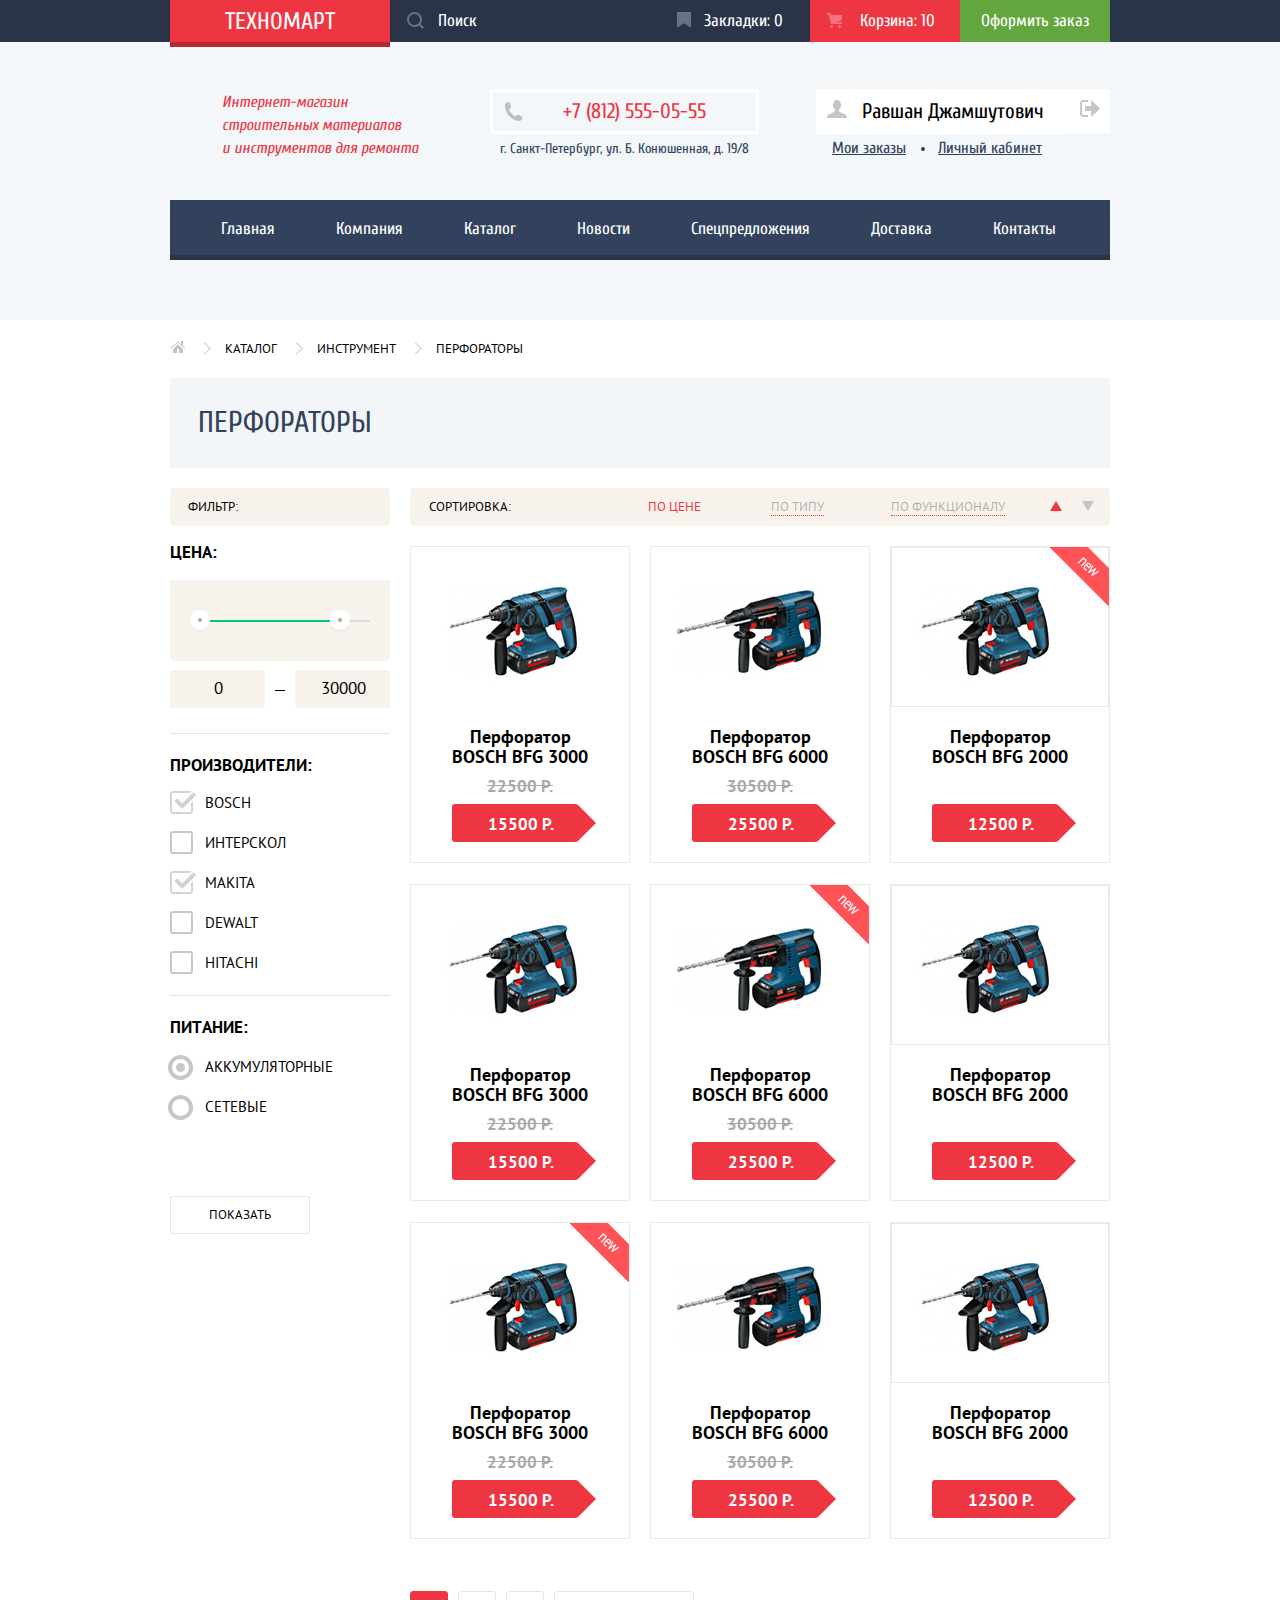
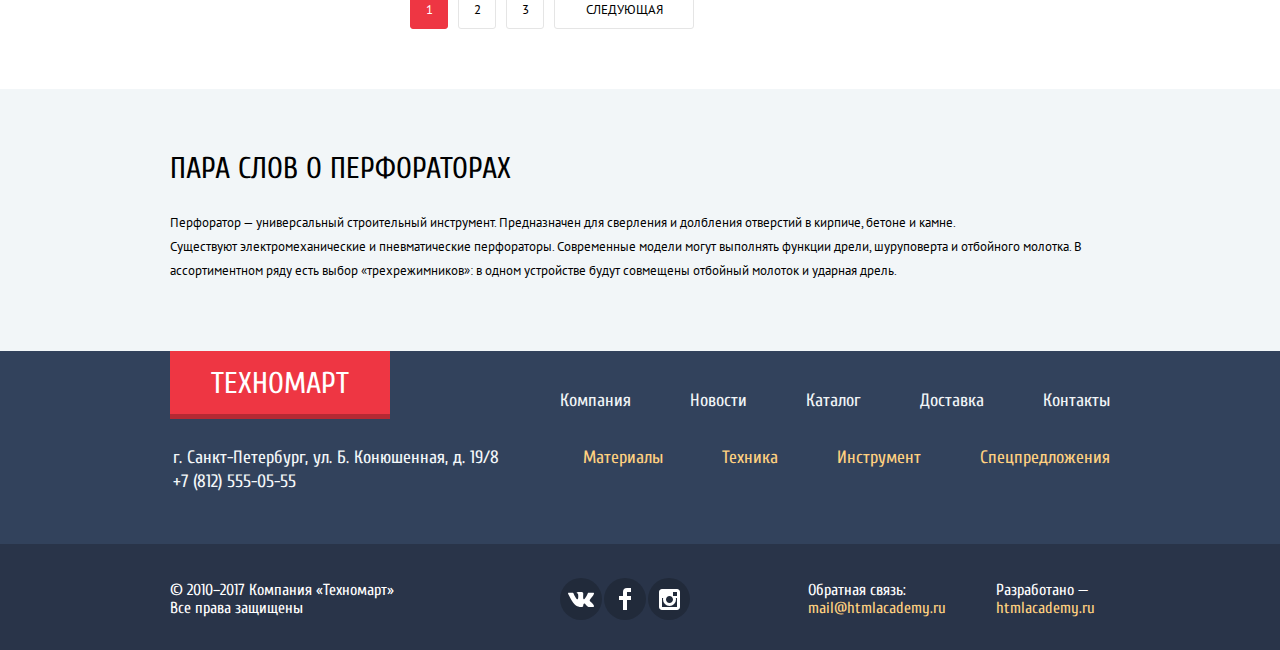
==== commit c751e102: "PerfectPixel каталога" ====
--- a/catalog.html
+++ b/catalog.html
@@ -106,7 +106,7 @@
       <h1 class="main-title section-title">Перфораторы</h1>
       <div class="inner-columns">
         <section class="filters">
-          <h2>Фильтр</h2>
+          <h2>Фильтр:</h2>
           <form class="filters-form" action="https://echo.htmlacademy.ru" method="get">
             <fieldset class="filter-price">
               <legend>Цена:</legend>
@@ -120,7 +120,7 @@
               <p class="price-controls">
                 <label class="visually-hidden" for="min-price">0т</label>
                 <input id="min-price" type="text" name="min-price" value="0">
-                <span>&ndash;</span>
+                <span>&mdash;</span>
                 <label class="visually-hidden" for="max-price">до</label>
                 <input id="max-price" type="text" name="max-price" value="30000">
               </p>
@@ -241,7 +241,7 @@
                 <a href="#">Перфоратор BOSCH BFG 2000</a>
               </h3>
               <p class="product-item-image">
-                <img src="img/popular2.jpg" width="218" height="160" alt="Перфоратор BOSCH BFG 2000">
+                <img src="img/popular4.jpg" width="218" height="160" alt="Перфоратор BOSCH BFG 2000">
               </p>
               <a class="product-actual-price button" href="#">
                 <span class="visually-hidden">Актуальная цена:</span>
@@ -297,7 +297,7 @@
                 <a href="#">Перфоратор BOSCH BFG 2000</a>
               </h3>
               <p class="product-item-image">
-                <img src="img/popular2.jpg" width="218" height="160" alt="Перфоратор BOSCH BFG 2000">
+                <img src="img/popular4.jpg" width="218" height="160" alt="Перфоратор BOSCH BFG 2000">
               </p>
               <a class="product-actual-price button" href="#">
                 <span class="visually-hidden">Актуальная цена:</span>
@@ -353,7 +353,7 @@
                 <a href="#">Перфоратор BOSCH BFG 2000</a>
               </h3>
               <p class="product-item-image">
-                <img src="img/popular2.jpg" width="218" height="160" alt="Перфоратор BOSCH BFG 2000">
+                <img src="img/popular4.jpg" width="218" height="160" alt="Перфоратор BOSCH BFG 2000">
               </p>
               <a class="product-actual-price button" href="#">
                 <span class="visually-hidden">Актуальная цена:</span>
--- a/css/style.css
+++ b/css/style.css
@@ -340,12 +340,10 @@
 
 .authorization-link {
   display: block;
-  padding: 11px 24px 12px 13px;
-
+  padding: 11px 24px 12px 11px;
   font-size: 21px;
   line-height: 21px;
   color: #000000;
-
   background-color: #ffffff;
 }
 
@@ -373,7 +371,6 @@
 
 .authorization-link svg {
   margin-right: 10px;
-
   vertical-align: baseline;
 }
 
@@ -391,29 +388,25 @@
   display: -ms-flexbox;
   display: flex;
   -ms-flex-wrap: wrap;
-      flex-wrap: wrap;
+  flex-wrap: wrap;
   max-width: 280px;
   margin: 0;
-  padding: 0 0 0 5px;
-
+  padding: 0;
   list-style: none;
 }
 
 .authorization-submenu-item {
   position: relative;
-
-  padding: 5px 15px 0;
+  padding: 5px 16px 0;
 }
 
 .authorization-submenu-item:not(:last-child)::before {
   content: "";
   position: absolute;
-  top: 12px;
-  right: -2px;
-
+  top: 13px;
+  right: -3px;
   width: 4px;
   height: 4px;
-
   background-color: #32425c;
   border-radius: 50%;
 }
@@ -886,25 +879,22 @@
 
 .product-item {
   position: relative;
-
   display: -webkit-box;
   display: -ms-flexbox;
   display: flex;
   -webkit-box-orient: vertical;
   -webkit-box-direction: normal;
   -ms-flex-direction: column;
-      flex-direction: column;
+  flex-direction: column;
   -webkit-box-align: center;
   -ms-flex-align: center;
   align-items: center;
   width: 218px;
-  margin: 0 20px 20px 0;
+  margin: 0 20px 21px 0;
   padding-bottom: 20px;
-
   font-weight: 700;
   font-family: "PT Sans", "Arial", sans-serif;
   text-align: center;
-
   border: 1px solid #eaeaea;
 }
 
@@ -1006,16 +996,13 @@
   position: absolute;
   top: 0;
   left: 0;
-
   display: none;
-  padding-top: 45px;
+  padding-top: 43px;
   padding-bottom: 32px;
-
   font-weight: 400;
   font-size: 14px;
   line-height: 18px;
   font-family: "Cuprum",  "Arial", sans-serif;
-
   background-color: #ffffff;
 }
 
@@ -1025,17 +1012,14 @@
 
 .button-to-basket {
   position: relative;
-
   min-width: 75px;
-  margin-bottom: 7px;
+  margin-bottom: 8px;
   padding-left: 50px;
-
   text-align: left;
   color: #ffffff;
-
   background-color: #63a63e;
   -webkit-box-shadow: inset 0 -3px 0 0 #367315;
-          box-shadow: inset 0 -3px 0 0 #367315;
+  box-shadow: inset 0 -3px 0 0 #367315;
 }
 
 .button-to-basket:hover,
@@ -1480,8 +1464,7 @@
 
 .main-title {
   margin: 0 0 20px;
-  padding: 30px;
-
+  padding: 30px 30px 30px 28px;
   background-color: #f2f6f8;
 }
 
@@ -1505,21 +1488,18 @@
 }
 
 .filters h2 {
-  margin: 0 0 10px;
-  padding: 10px 17px;
-
+  margin: 0 0 11px;
+  padding: 10px 17px 10px 18px;
   font-weight: 400;
   font-size: 13px;
   line-height: 18px;
-
   background-color: #f7f3ec;
   border-radius: 3px;
 }
 
 .filters-form fieldset {
-  margin: 0 0 15px;
+  margin: 0 0 16px;
   padding: 0;
-
   border: none;
   border-bottom: 1px solid #e5e5e5;
 }
@@ -1529,8 +1509,7 @@
 }
 
 .filters-form legend {
-  margin-bottom: 10px;
-
+  margin-bottom: 13px;
   font-weight: 700;
   font-size: 17px;
   line-height: 30px;
@@ -1538,10 +1517,8 @@
 
 .range-controls {
   position: relative;
-
   margin-bottom: 9px;
-  padding: 39px 20px;
-
+  padding: 40px 20px 39px;
   background-color: #f7f3ec;
   border-radius: 0  0 5px 5px;
 }
@@ -1602,29 +1579,26 @@
 }
 
 .price-controls input {
-  width: 75px;
-  padding: 10px;
-
+  width: 73px;
+  padding: 9px 10px 11px 12px;
   font-size: 17px;
   line-height: 18px;
   text-align: center;
-
   background-color: #f7f3ec;
   border: none;
   border-radius: 3px;
 }
 
 .filter-manufacturer ul {
-  margin: 0 0 5px;
-  padding: 0;
-
+  margin: 0;
+  padding: 0 0 2px;
   list-style: none;
   font-size: 15px;
   line-height: 20px;
 }
 
 .filter-manufacturer li {
-  margin-bottom: 15px;
+  margin-bottom: 20px;
 }
 
 .filter-manufacturer label {
@@ -1672,19 +1646,19 @@
 
 .filter-power legend {
   letter-spacing: 0.01em;
+  margin-bottom: 15px;
 }
 
 .filter-power ul {
-  margin: 0 0 60px;
+  margin: 0 0 63px;
   padding: 0;
-
   list-style: none;
   font-size: 15px;
   line-height: 20px;
 }
 
 .filter-power li {
-  margin-bottom: 15px;
+  margin-bottom: 20px;
 }
 
 .filter-power label {
@@ -1699,16 +1673,14 @@
   content: "";
   position: absolute;
   top: 5px;
-  left: 0;
-
+  left: 2px;
   width: 9px;
   height: 9px;
-
   background-color: #ffffff;
   border: 4px solid #ffffff;
   border-radius: 50%;
   -webkit-box-shadow: 0 0 0 4px #b5b5b5;
-          box-shadow: 0 0 0 4px #b5b5b5;
+  box-shadow: 0 0 0 4px #b5b5b5;
   opacity: 0.75;
 }
 
@@ -1768,15 +1740,13 @@
   -ms-flex-align: start;
   align-items: flex-start;
   margin-bottom: 20px;
-  padding: 10px 7px 10px 17px;
-
+  padding: 10px 7px 10px 19px;
   font-weight: 400;
   font-size: 13px;
   line-height: 18px;
   font-family: "PT Sans", "Arial", sans-serif;
   color: #000000;
   text-transform: uppercase;
-
   background-color: #f7f3ec;
   border-radius: 3px;
 }
@@ -1792,15 +1762,14 @@
   display: -ms-flexbox;
   display: flex;
   -ms-flex-wrap: wrap;
-      flex-wrap: wrap;
-  margin: 0 35px 0 auto;
+  flex-wrap: wrap;
+  margin: 0 36px 0 auto;
   padding: 0;
-
   list-style: none;
 }
 
 .sorting-type li {
-  margin-right: 65px;
+  margin-right: 67px;
 }
 
 .sorting-type li:first-child {
@@ -1911,13 +1880,12 @@
   display: -ms-flexbox;
   display: flex;
   -ms-flex-wrap: wrap;
-      flex-wrap: wrap;
+  flex-wrap: wrap;
   -webkit-box-pack: start;
   -ms-flex-pack: start;
   justify-content: flex-start;
-  margin: 0;
+  margin: 0 0 31px;
   padding: 0;
-
   list-style: none;
 }
 
@@ -1990,14 +1958,12 @@
 }
 
 .information {
-  padding: 63px 0 68px;
-
+  padding: 65px 0 68px;
   background-color: #f2f6f8;
 }
 
 .information-title {
-  margin-bottom: 25px;
-
+  margin-bottom: 27px;
   color: #000000;
 }
 
@@ -2359,7 +2325,7 @@
 
 .feedback-form-field:last-of-type {
   width: 460px;
-  margin: 0 0 37px;
+  margin: 0 0 32px;
 }
 
 .feedback-form-field label {
@@ -2419,15 +2385,14 @@
   display: -ms-flexbox;
   display: flex;
   -ms-flex-wrap: wrap;
-      flex-wrap: wrap;
+  flex-wrap: wrap;
   -webkit-box-pack: justify;
   -ms-flex-pack: justify;
   justify-content: space-between;
   -webkit-box-sizing: border-box;
-          box-sizing: border-box;
+  box-sizing: border-box;
   width: 100%;
-  padding: 32px 80px 37px;
-
+  padding: 37px 80px 37px;
   background-color: #f4f4f4;
 }
 
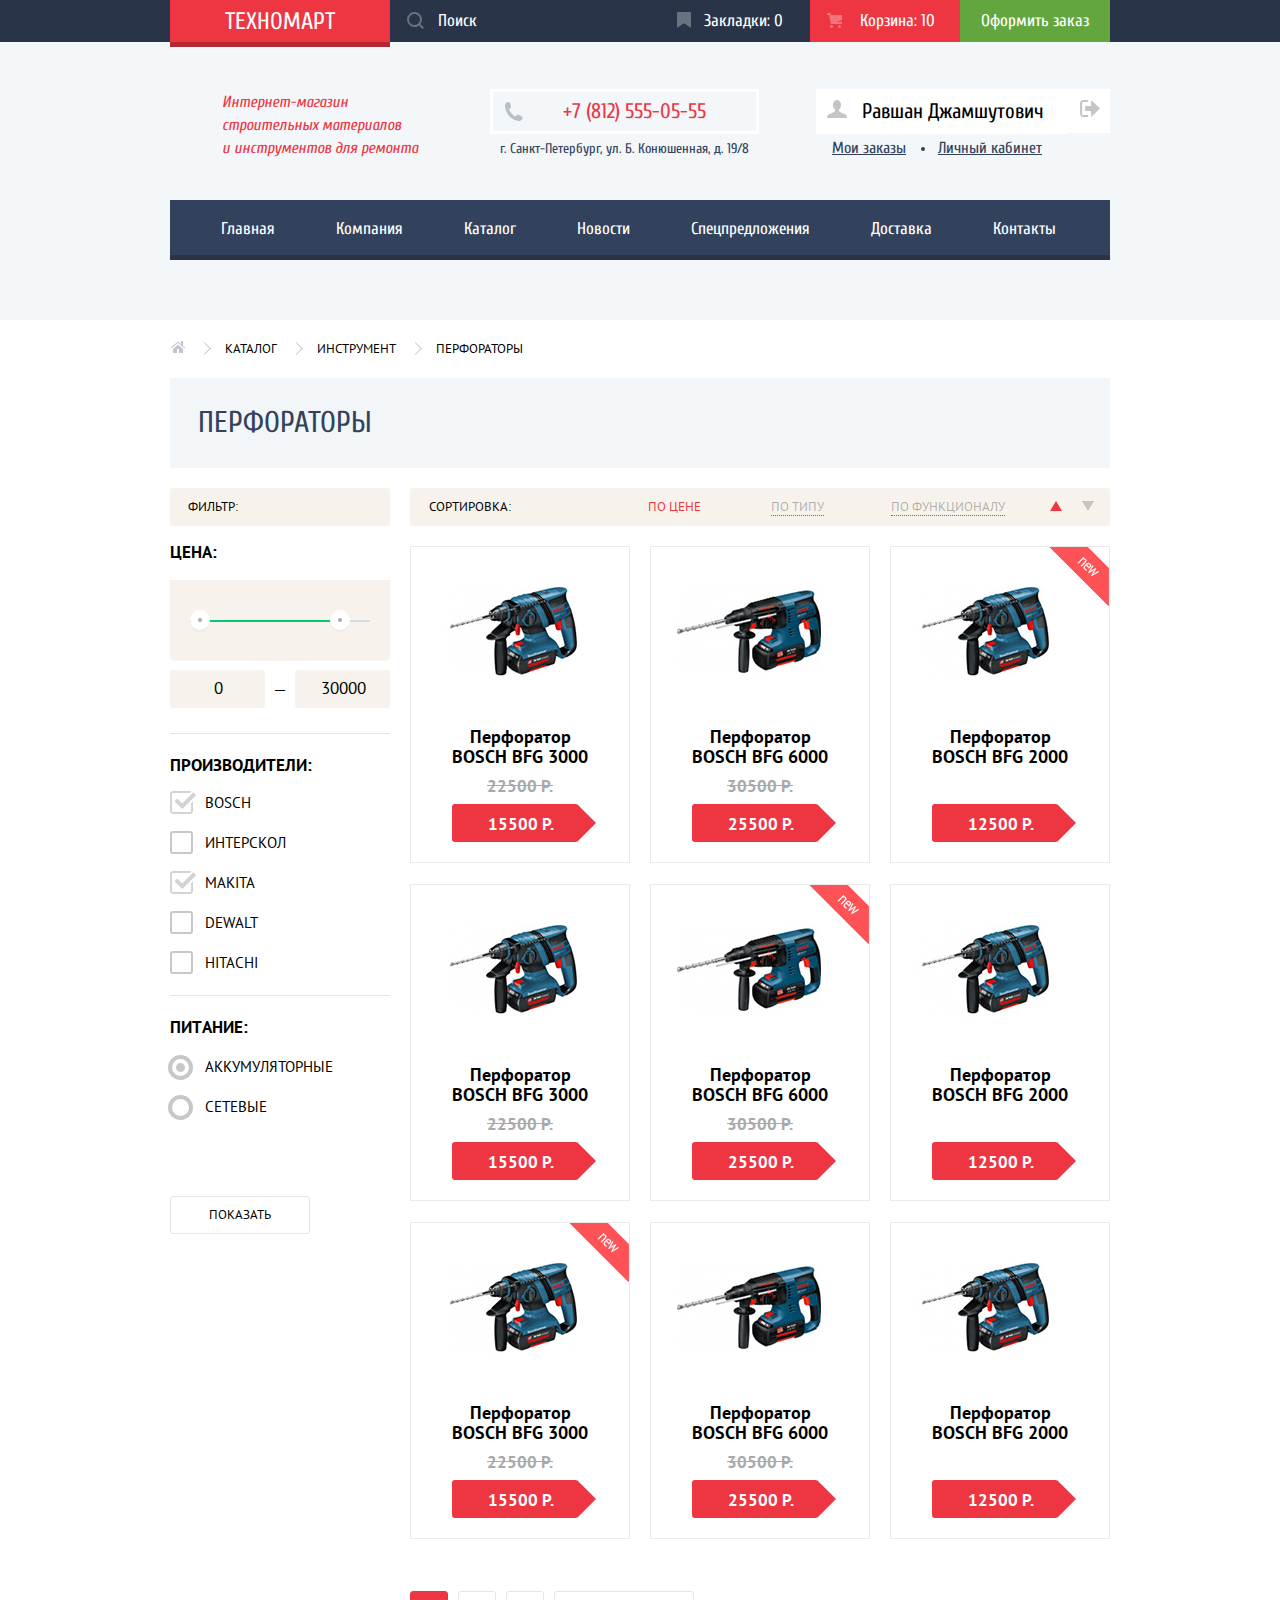
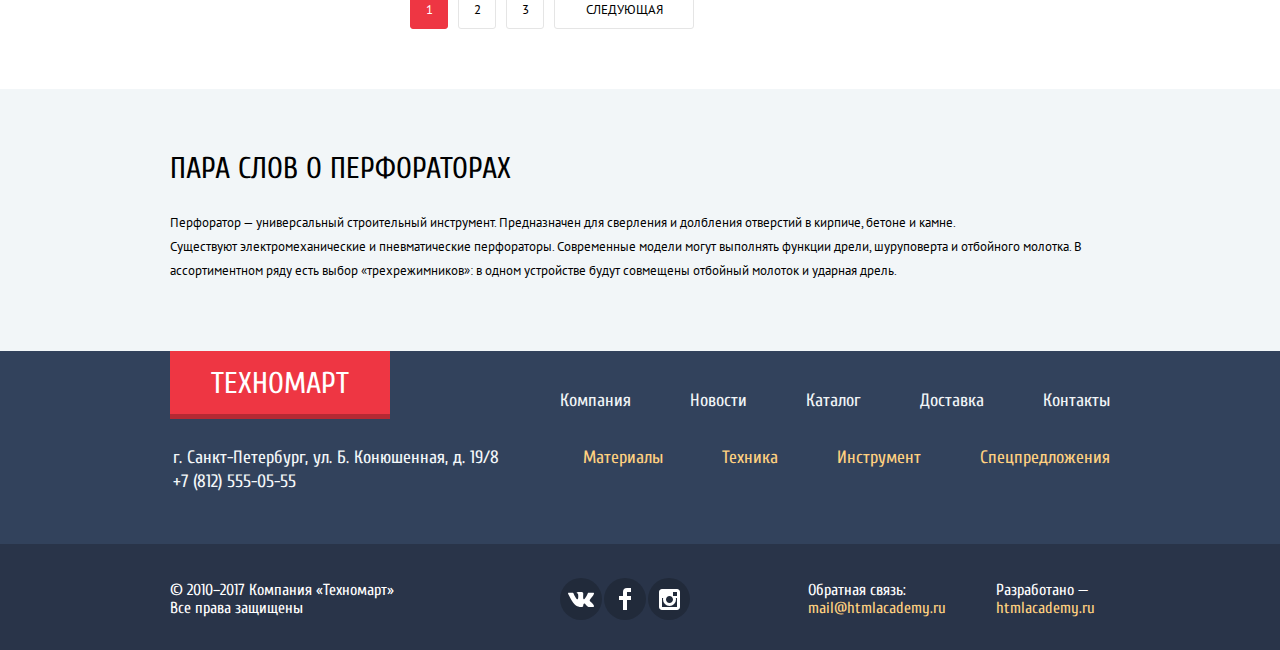
==== commit 5550ffc4: "Минифицированы стили и скрипты" ====
--- a/catalog.html
+++ b/catalog.html
@@ -6,7 +6,7 @@
   <title>HTML Academy: Техномарт - каталог</title>
   <link href="https://fonts.googleapis.com/css?family=Cuprum:400,400i,700%7CPT+Sans:400,700&amp;subset=cyrillic" rel="stylesheet">
   <link href="css/normalize.css" rel="stylesheet">
-  <link href="css/style.css" rel="stylesheet">
+  <link href="css/min-style.css" rel="stylesheet">
 </head>
 <body>
   <header class="main-header">
@@ -212,7 +212,7 @@
                 15500 Р.
               </a>
               <div class="product-item-action">
-                <a class="button button-to-basket" href="#">Купить</a>
+                <a class="button button-to-basket" href="user-basket.html">Купить</a>
                 <a class="button button-to-bookmark" href="#">В закладки</a>
               </div>
             </li>
@@ -232,7 +232,7 @@
                 25500 Р.
               </a>
               <div class="product-item-action">
-                <a class="button button-to-basket" href="#">Купить</a>
+                <a class="button button-to-basket" href="user-basket.html">Купить</a>
                 <a class="button button-to-bookmark" href="#">В закладки</a>
               </div>
             </li>
@@ -248,7 +248,7 @@
                 12500 Р.
               </a>
               <div class="product-item-action">
-                <a class="button button-to-basket" href="#">Купить</a>
+                <a class="button button-to-basket" href="user-basket.html">Купить</a>
                 <a class="button button-to-bookmark" href="#">В закладки</a>
               </div>
             </li>
@@ -268,7 +268,7 @@
                 15500 Р.
               </a>
               <div class="product-item-action">
-                <a class="button button-to-basket" href="#">Купить</a>
+                <a class="button button-to-basket" href="user-basket.html">Купить</a>
                 <a class="button button-to-bookmark" href="#">В закладки</a>
               </div>
             </li>
@@ -288,7 +288,7 @@
                 25500 Р.
               </a>
               <div class="product-item-action">
-                <a class="button button-to-basket" href="#">Купить</a>
+                <a class="button button-to-basket" href="user-basket.html">Купить</a>
                 <a class="button button-to-bookmark" href="#">В закладки</a>
               </div>
             </li>
@@ -304,7 +304,7 @@
                 12500 Р.
               </a>
               <div class="product-item-action">
-                <a class="button button-to-basket" href="#">Купить</a>
+                <a class="button button-to-basket" href="user-basket.html">Купить</a>
                 <a class="button button-to-bookmark" href="#">В закладки</a>
               </div>
             </li>
@@ -324,7 +324,7 @@
                 15500 Р.
               </a>
               <div class="product-item-action">
-                <a class="button button-to-basket" href="#">Купить</a>
+                <a class="button button-to-basket" href="user-basket.html">Купить</a>
                 <a class="button button-to-bookmark" href="#">В закладки</a>
               </div>
             </li>
@@ -344,7 +344,7 @@
                 25500 Р.
               </a>
               <div class="product-item-action">
-                <a class="button button-to-basket" href="#">Купить</a>
+                <a class="button button-to-basket" href="user-basket.html">Купить</a>
                 <a class="button button-to-bookmark" href="#">В закладки</a>
               </div>
             </li>
@@ -360,7 +360,7 @@
                 12500 Р.
               </a>
               <div class="product-item-action">
-                <a class="button button-to-basket" href="#">Купить</a>
+                <a class="button button-to-basket" href="user-basket.html">Купить</a>
                 <a class="button button-to-bookmark" href="#">В закладки</a>
               </div>
             </li>
@@ -470,6 +470,6 @@
     </button>
   </section>
 
-  <script src="js/script-catalog.js"></script>
+  <script src="js/min-catalog.js"></script>
 </body>
 </html>
--- a/css/min-style.css
+++ b/css/min-style.css
@@ -0,0 +1 @@
+@-webkit-keyframes modal-emerging{0%{-webkit-box-shadow:none;box-shadow:none}60%{-webkit-box-shadow:0 20px 80px 0 rgba(0,0,0,.75);box-shadow:0 20px 80px 0 rgba(0,0,0,.75)}}@keyframes modal-emerging{0%{-webkit-box-shadow:none;box-shadow:none}60%{-webkit-box-shadow:0 20px 80px 0 rgba(0,0,0,.75);box-shadow:0 20px 80px 0 rgba(0,0,0,.75)}}@-webkit-keyframes modal-disappearing{0%,to{opacity:1}70%{opacity:.3}}@keyframes modal-disappearing{0%,to{opacity:1}70%{opacity:.3}}body{margin:0;padding-top:0;font-style:normal;font-weight:400;font-size:17px;line-height:18px;font-family:"Cuprum","Arial",sans-serif;color:#000;background-color:#fff}a{text-decoration:none}img{max-width:100%;height:auto}.visually-hidden{position:absolute;width:1px;height:1px;margin:-1px;padding:0;overflow:hidden;border:0;clip:rect(0 0 0 0)}.main-header{margin-bottom:20px;background-color:#f3f7f9}.wrapper{color:#fff;background-color:#293449}.container{width:940px;margin:0 auto;padding:0 10px}.header-wrapper .container{display:-webkit-box;display:-ms-flexbox;display:flex;-ms-flex-wrap:wrap;flex-wrap:wrap;-webkit-box-pack:start;-ms-flex-pack:start;justify-content:flex-start;-webkit-box-align:stretch;-ms-flex-align:stretch;align-items:stretch}.logo{display:block;min-width:200px;padding:10px 10px 8px;font-size:24px;line-height:24px;text-align:center;color:#fff;text-transform:uppercase;background-color:#ee3643;-webkit-box-shadow:0 5px 0 0 #b52933;box-shadow:0 5px 0 0 #b52933}.logo:focus,.logo:hover{background-color:#ca2c37;outline:0;-webkit-box-shadow:0 5px 0 0 #9a212a;box-shadow:0 5px 0 0 #9a212a}.logo:active{background-color:#ba2732;-webkit-box-shadow:0 5px 0 0 #8e1e26;box-shadow:0 5px 0 0 #8e1e26}.index-logo:active,.index-logo:hover{background-color:#ee3643;-webkit-box-shadow:0 5px 0 0 #b52933;box-shadow:0 5px 0 0 #b52933}.header-search-form{position:relative;width:270px}.header-search-form input{-webkit-box-sizing:border-box;box-sizing:border-box;width:100%;height:42px;padding:11px 10px 13px 48px;font:inherit;color:#000;background-color:transparent;border:0}.header-search-form input::-webkit-input-placeholder{color:#fff}.header-search-form input::-moz-placeholder{color:#fff}.header-search-form input:-ms-input-placeholder{color:#fff}.header-search-form input:hover{background-color:#212a3a}.header-search-form input:focus{background-color:#fff;outline:0}.header-search-form label{position:absolute;top:12px;left:0;padding-left:17px;background-color:transparent;cursor:pointer;opacity:.3}input[name=header-search]:hover~label{opacity:1}.user-link:focus::before,.user-link:hover::before,input[name=header-search]:focus~label{opacity:1}input[name=header-search]:focus~label path{fill:#ee3643}.user-link{position:relative;-webkit-box-sizing:border-box;box-sizing:border-box;width:150px;padding:12px 5px;color:#fff}.header-bookmark{padding-left:44px}.header-basket{padding-left:50px}.user-link:focus,.user-link:hover{background-color:#212a3a}.user-link:active{color:rgba(255,255,255,.6);background-color:#161d29}.user-link::before{content:"";position:absolute;top:12px;left:17px;width:15px;height:16px;background-repeat:no-repeat;opacity:.3}.header-bookmark::before{background-image:url(../img/icon-bookmark.svg);background-position:0 0}.header-basket::before{background-image:url(../img/icon-cart.svg);background-position:0 1px}.user-link:active::before{opacity:.5}.header-basket-full,.header-bookmark-full{background-color:#ee3643}.header-basket-full:focus,.header-basket-full:hover,.header-bookmark-full:focus,.header-bookmark-full:hover{background-color:#ca2c37}.header-basket-full:active,.header-bookmark-full:active{background-color:#ba2732}.header-checkout{text-align:center;background-color:#63a63e}.header-checkout:focus,.header-checkout:hover{background-color:#5fbb2d}.header-checkout:active{background-color:#518534}.main-header>.container{display:-webkit-box;display:-ms-flexbox;display:flex;-ms-flex-wrap:wrap;flex-wrap:wrap;-webkit-box-align:start;-ms-flex-align:start;align-items:flex-start;padding-top:47px;padding-bottom:65px}.header-title{width:198px;margin:2px 0 40px;padding:0 70px 0 52px;font-style:italic;font-size:16px;line-height:23px;color:#ee3643}.header-contacts{margin-right:10px}.header-contacts p{margin:0}p.header-phone{margin-bottom:3px;padding:9px 10px 9px 70px;font-size:21px;line-height:21px;color:#ee3643;background-image:url(../img/icon-phone.svg);background-repeat:no-repeat;background-position:11px 10px;border:3px solid #fff}.header-address{padding:0 10px;font-size:14px;line-height:24px;color:#32425c}.authorization{display:-webkit-box;display:-ms-flexbox;display:flex;-ms-flex-wrap:wrap;flex-wrap:wrap;max-width:330px;margin:0 0 0 auto;padding:0;list-style:none}.authorization>li{margin-left:10px}.authorization-user>li{margin-left:0}.authorization-link{display:block;padding:11px 24px 12px 11px;font-size:21px;line-height:21px;color:#000;background-color:#fff}.authorization-regisration{padding-left:25px}.authorization-logout{padding-right:0}.authorization-link:focus,.authorization-link:hover,.authorization-submenu a:focus,.authorization-submenu a:hover{color:#ee3643}.authorization-name:focus,.authorization-name:hover{color:#000}.authorization-link:active,.authorization-submenu a:active{color:rgba(0,0,0,.3)}.authorization-link svg{margin-right:10px;vertical-align:baseline}.authorization-link:focus path,.authorization-link:hover path{fill:#32425c}.authorization-link:active path{fill:#c5c5c5}.authorization-submenu{display:-webkit-box;display:-ms-flexbox;display:flex;-ms-flex-wrap:wrap;flex-wrap:wrap;max-width:280px;margin:0;padding:0;list-style:none}.authorization-submenu-item{position:relative;padding:5px 16px 0}.authorization-submenu-item:not(:last-child)::before{content:"";position:absolute;top:13px;right:-3px;width:4px;height:4px;background-color:#32425c;border-radius:50%}.authorization-submenu a{font-size:16px;color:#32425c;text-decoration:underline}.header-navigation{width:100%}.main-navigation{display:-webkit-box;display:-ms-flexbox;display:flex;-ms-flex-wrap:wrap;flex-wrap:wrap;-webkit-box-pack:justify;-ms-flex-pack:justify;justify-content:space-between;margin:0;padding:0;list-style:none}.main-navigation-item{-webkit-box-flex:1;-ms-flex-positive:1;flex-grow:1;text-align:center}.main-navigation-item a{display:block;padding:20px 30px 18px;font-size:17px;line-height:17px;color:#fff;background-color:#32425c;-webkit-box-shadow:0 5px 0 0 #293449;box-shadow:0 5px 0 0 #293449}.main-navigation-item:first-child a{padding-left:50px}.main-navigation-item:last-child a{padding-right:53px}.main-navigation-item a:focus,.main-navigation-item a:hover{background-color:#293449}.main-navigation-item a:active{color:rgba(255,255,255,.5);background-color:#1d2739;-webkit-box-shadow:0 5px 0 0 #1d2739;box-shadow:0 5px 0 0 #1d2739}.promo,.promo-categories{display:-webkit-box;display:-ms-flexbox;display:flex;-ms-flex-wrap:wrap;flex-wrap:wrap}.promo{-webkit-box-pack:justify;-ms-flex-pack:justify;justify-content:space-between;margin-bottom:55px;padding-top:39px}.promo-categories{width:100%;margin:0 0 20px;padding:0;list-style:none}.promo-categories li{margin-right:20px}.promo-block{width:137px;padding:20px 140px 22px 23px;background-color:#ffbf47;background-image:url(../img/icon-1.svg);background-repeat:no-repeat;background-position:213px 30px}.product-new{position:relative}.product-new::before{content:url(../img/new-flag.png);position:absolute;top:0;right:0;z-index:1}.promo-categories li:nth-child(2){background-color:#3bbce3;background-image:url(../img/icon-2.svg);background-position:197px 32px}.promo-categories li:last-child{margin-right:0;background-color:#dc91d8;background-image:url(../img/icon-3.svg);background-position:190px center}.promo-block h3{margin:0 0 12px;font-weight:700;font-size:24px;line-height:30px;color:#fff}.button{display:inline-block;min-width:115px;padding:11px 10px 9px;font-size:14px;line-height:18px;vertical-align:bottom;text-align:center;color:#fff;text-transform:uppercase;background-color:#ee3643;border:0;border-radius:3px;cursor:pointer}.button:focus,.button:hover{background-color:#ca2c37}.button:active{background-color:#ba2732}.promo-block .button{margin-left:1px;background-color:rgba(0,0,0,.1)}.promo-block .button:focus,.promo-block .button:hover{background-color:rgba(0,0,0,.2)}.promo-block .button:active{background-color:rgba(0,0,0,.3)}.promo-slider{position:relative;-ms-flex-item-align:center;-ms-grid-row-align:center;align-self:center;margin-right:20px}.promo-slider-item,.promo-slider-list{-webkit-box-orient:vertical;-webkit-box-direction:normal;-ms-flex-direction:column;flex-direction:column}.promo-slider-list{display:-webkit-box;display:-ms-flexbox;display:flex;margin:0;list-style:none;padding:0}.promo-slider-item{position:relative;z-index:0;display:none;-webkit-box-pack:start;-ms-flex-pack:start;justify-content:flex-start;-webkit-box-align:start;-ms-flex-align:start;align-items:flex-start;width:570px;min-height:220px;padding:24px 25px 22px;color:#fff;background-color:#786a61}.promo-slider-item.slider-item-current{display:-webkit-box;display:-ms-flexbox;display:flex}.slider-item-title{margin:0 0 3px;font-weight:700;font-size:36px;line-height:36px;text-transform:uppercase}.slider-item-image{position:absolute;top:0;left:0;z-index:-1}.slider-item-slogan{margin:0 0 auto;font-size:18px;line-height:24px}.promo-slider-item:first-child .slider-item-slogan{font-family:"PT Sans","Arial",sans-serif}.slider-item-button{min-width:173px;padding-left:12px}.slider-toggles-round{position:absolute;bottom:30px;left:50%;display:-webkit-box;display:-ms-flexbox;display:flex;-webkit-transform:translateX(-50%);-ms-transform:translateX(-50%);transform:translateX(-50%)}.slider-toggles-round button{-webkit-box-sizing:content-box;box-sizing:content-box;width:10px;height:10px;padding:0;background-color:#fff;background-clip:content-box;border:5px solid transparent;border-radius:50%;-webkit-box-shadow:inset 0 0 0 2px #fff;box-shadow:inset 0 0 0 2px #fff;cursor:pointer}.slider-toggles-round .toggle-active{background-color:#ee3643;cursor:default}.slider-toggles-round button:not(.toggle-active):focus,.slider-toggles-round button:not(.toggle-active):hover{outline:0;opacity:.7}.slider-toggles-arrow button{position:absolute;width:40px;height:40px;background-color:transparent;border:0;cursor:pointer}.arrow-next,.arrow-previous{top:135px;-webkit-transform:translateY(-50%);-ms-transform:translateY(-50%);transform:translateY(-50%)}.arrow-previous{left:25px}.arrow-next{right:20px}.slider-toggles-arrow button::before{content:"";position:absolute;top:5px;left:5px;width:26px;height:26px;border-top:3px solid #fff;border-right:3px solid #fff;-webkit-transform:rotate(45deg);-ms-transform:rotate(45deg);transform:rotate(45deg)}.slider-toggles-arrow .arrow-previous::before{-webkit-transform:rotate(-135deg);-ms-transform:rotate(-135deg);transform:rotate(-135deg)}.slider-toggles-arrow button:focus::before,.slider-toggles-arrow button:hover::before{opacity:.6}.manufacturer-item-logo:active img,.slider-toggles-arrow button:active{opacity:.3}.promo-column{display:-webkit-box;display:-ms-flexbox;display:flex;-webkit-box-orient:vertical;-webkit-box-direction:normal;-ms-flex-direction:column;flex-direction:column;-webkit-box-pack:justify;-ms-flex-pack:justify;justify-content:space-between}.promo-column .promo-block{margin-bottom:20px}.promo-column .promo-block:last-child{margin-bottom:0}.promo-discount{background-color:#8ed78f;background-image:url(../img/icon-4.svg);background-position:195px center}.promo-delivery{background-color:#ffc047;background-image:url(../img/icon-5.svg);background-position:190px 32px}.popular-products{margin-bottom:3px}.popular-wrapper{display:-webkit-box;display:-ms-flexbox;display:flex;-webkit-box-pack:justify;-ms-flex-pack:justify;justify-content:space-between;-webkit-box-align:center;-ms-flex-align:center;align-items:center;margin-bottom:15px;padding:25px 25px 30px 28px;background-color:#f9f5f0}.section-title{margin:0;font-weight:400;font-size:30px;line-height:30px;color:#32425c;text-transform:uppercase}.popular-button{min-width:233px}.popular-products-list,.product-item{display:-webkit-box;display:-ms-flexbox;display:flex}.popular-products-list{-ms-flex-wrap:wrap;flex-wrap:wrap;padding:0;list-style:none;margin:0}.product-item{position:relative;-webkit-box-orient:vertical;-webkit-box-direction:normal;-ms-flex-direction:column;flex-direction:column;-webkit-box-align:center;-ms-flex-align:center;align-items:center;width:218px;margin:0 20px 21px 0;padding-bottom:20px;font-weight:700;font-family:"PT Sans","Arial",sans-serif;text-align:center;border:1px solid #eaeaea}.popular-products-list li:nth-child(4n){margin-right:0}.product-item:hover{border-color:#fff;-webkit-box-shadow:0 10px 25px 0 rgba(41,52,73,.5);box-shadow:0 10px 25px 0 rgba(41,52,73,.5)}.product-item-title{-webkit-box-sizing:border-box;box-sizing:border-box;max-width:100%;margin:0 0 10px;padding:0 30px}.product-item-title a{font-size:18px;line-height:20px;color:#000}.product-item-title a:focus,.product-item-title a:hover{color:#ee3643;outline:0}.product-item-title a:active{color:rgba(0,0,0,.3)}.product-item-image{-webkit-box-ordinal-group:0;-ms-flex-order:-1;order:-1;width:218px;height:160px;margin:0 0 20px}.product-old-price{margin:0 0 9px;font-size:17px;line-height:18px;color:#a9a9a9;text-decoration:line-through}.product-actual-price{position:relative;min-width:95px;margin-top:auto;margin-right:10px;padding:11px 10px 9px 21px;font-size:17px;line-height:18px}.product-actual-price:focus,.product-actual-price:hover{outline:0}.product-actual-price::after{content:"";position:absolute;top:0;right:-18px;width:0;height:0;border-top:19px solid transparent;border-bottom:19px solid transparent;border-left:19px solid #ee3643}.product-actual-price:focus::after,.product-actual-price:hover::after{border-left-color:#ca2c37}.product-actual-price:active::after{border-left-color:#ba2732}.product-item-action{position:absolute;top:0;left:0;display:none;padding-top:43px;padding-bottom:32px;font-weight:400;font-size:14px;line-height:18px;font-family:"Cuprum","Arial",sans-serif;background-color:#fff}.product-item:hover .product-item-action{display:block}.button-to-basket{position:relative;min-width:75px;margin-bottom:8px;padding-left:50px;text-align:left;color:#fff;background-color:#63a63e;-webkit-box-shadow:inset 0 -3px 0 0 #367315;box-shadow:inset 0 -3px 0 0 #367315}.button-to-basket:focus,.button-to-basket:hover{background-color:#5fbb2d}.button-to-basket:active{background-color:#518534;-webkit-box-shadow:none;box-shadow:none}.button-to-basket::before{content:"";position:absolute;top:8px;left:10px;width:18px;height:18px;background-image:url(../img/icon-cart.svg);background-repeat:no-repeat;background-position:center;opacity:.3}.button-to-basket:active::before,.button-to-basket:focus::before,.button-to-basket:hover::before{opacity:1}.button-to-bookmark{padding:7px;color:#32425c;background-color:#fff;border:3px solid #63a63e}.button-to-bookmark:focus,.button-to-bookmark:hover{background-color:transparent;border-color:#32425c}.button-to-bookmark:active{color:rgba(50,66,92,.3);background-color:transparent;border-color:rgba(50,66,92,.3)}.popular-manufacturers{margin-bottom:65px}.popular-manufacturers .popular-wrapper{padding-left:25px}.manufacturers-list{display:-webkit-box;display:-ms-flexbox;display:flex;-ms-flex-wrap:wrap;flex-wrap:wrap;margin:0;padding:0;list-style:none}.manufacturer-item{margin:0 20px 20px 0}.manufacturer-item:nth-child(4n){margin-right:0}.manufacturer-item-logo{display:block;width:218px;height:143px;border:1px solid #eaeaea}.manufacturer-item-logo:focus,.manufacturer-item-logo:hover{border-color:#fff;outline:0;-webkit-box-shadow:0 10px 25px 0 rgba(41,52,73,.5);box-shadow:0 10px 25px 0 rgba(41,52,73,.5)}.manufacturer-item-logo:active{border-color:#fff;-webkit-box-shadow:0 4px 10px 0 rgba(41,52,73,.5);box-shadow:0 4px 10px 0 rgba(41,52,73,.5)}.services{margin-bottom:82px;padding-top:65px;background-color:#f4f7f9}.services .section-title{margin-bottom:26px;color:#000}.services p{margin:0;font-weight:400;font-size:13px;line-height:24px;font-family:"PT Sans","Arial",sans-serif}.services .section-description{width:400px;margin-bottom:67px}.services-slider-wrapper{display:-webkit-box;display:-ms-flexbox;display:flex;-webkit-box-pack:justify;-ms-flex-pack:justify;justify-content:space-between}.services-slider-toggle{position:relative;-ms-flex-item-align:start;align-self:flex-start;margin-bottom:100px}.services-slider-toggle::after{content:"";position:absolute;top:-45px;right:0;bottom:-45px;width:10px;background-image:url(../img/shadow.png);background-repeat:no-repeat;background-position:right 0 top 0;background-size:100% 100%}.services-toggle{display:block;-webkit-box-sizing:content-box;box-sizing:content-box;min-width:196px;padding:15px 22px 16px;font:inherit;font-weight:700;font-size:21px;line-height:30px;text-align:left;color:#fff;background-color:#32425c;border:0;-webkit-box-shadow:inset 0 1px 0 0 #405069,inset 0 -1px 0 0 #293449;box-shadow:inset 0 1px 0 0 #405069,inset 0 -1px 0 0 #293449;cursor:pointer}.services-toggle:focus,.services-toggle:hover{background-color:#293449;outline:0}.services-toggle.toggle-active,.services-toggle.toggle-active:focus,.services-toggle.toggle-active:hover{color:#32425c;background-color:#fff;outline:0;-webkit-box-shadow:none;box-shadow:none;cursor:default}.services-slider-list{display:-webkit-box;display:-ms-flexbox;display:flex;-ms-flex-wrap:wrap;flex-wrap:wrap;margin:0;padding:0;list-style:none}.service-slider-item{display:none;width:620px;padding-left:80px;background-image:url(../img/delivery.png);background-repeat:no-repeat;background-position:right 0 top 28px}.service-slider-item:nth-child(2){background-image:url(../img/guarantee.png);background-position:right 0 top 5px}.service-slider-item:nth-child(3){background-image:url(../img/credit.png);background-position:right 0 top 3px}.service-slider-item.slider-item-current{display:block}.service-slider-item h3{margin:0 0 25px;font-weight:400;font-size:36px;line-height:36px;color:#32425c;text-transform:uppercase}.service-slider-item p{width:280px;margin:0 0 25px}.service-slider-item:nth-child(2) p{width:378px}.button-credit{min-width:175px}.index-column{display:-webkit-box;display:-ms-flexbox;display:flex;-webkit-box-pack:justify;-ms-flex-pack:justify;justify-content:space-between;margin-bottom:86px}.about-us{width:520px}.about-us .section-title,.contacts .section-title{margin-bottom:26px;color:#000}.about-us p{margin:0 0 24px;font-weight:400;font-size:13px;line-height:24px;font-family:"PT Sans","Arial",sans-serif}.about-us p:last-of-type{width:390px;margin-bottom:20px}.deliverey-list{margin:0 0 37px;padding:0;list-style:none;font-size:18px;line-height:20px}.deliverey-list li{position:relative;margin:0 0 20px;padding-left:36px}.deliverey-list li:last-child{margin-bottom:0}.deliverey-list li::before{content:"";position:absolute;top:9px;left:0;width:25px;height:2px;background-color:#ee3643}.button-about-us{min-width:200px}.contacts{width:300px}.contacts p{width:200px;margin:0 0 31px;font-weight:400;font-size:13px;line-height:24px;font-family:"PT Sans","Arial",sans-serif}.contacts-map{display:block;margin-bottom:36px}.contacts-feedback{min-width:280px}.breadcrumbs{display:-webkit-box;display:-ms-flexbox;display:flex;-ms-flex-wrap:wrap;flex-wrap:wrap;-webkit-box-pack:start;-ms-flex-pack:start;justify-content:flex-start;margin:0 0 20px;padding:0;list-style:none;font-weight:400;font-size:13px;line-height:18px;font-family:"PT Sans","Arial",sans-serif;text-transform:uppercase}.breadcrumbs li{position:relative;padding-right:40px}.breadcrumbs li:not(:last-child)::after{content:"";position:absolute;top:4px;right:16px;width:8px;height:8px;border-right:1px solid #c5c9d1;border-bottom:1px solid #c5c9d1;-webkit-transform:rotate(-45deg);-ms-transform:rotate(-45deg);transform:rotate(-45deg)}.breadcrumbs a{color:#000}.breadcrumbs a:focus,.breadcrumbs a:hover{color:#ee3643}.breadcrumbs a:active{color:rgba(0,0,0,.3)}.breadcrumbs-current a:active,.breadcrumbs-current a:hover{color:#000}.breadcrumbs-link:focus path,.breadcrumbs-link:hover path{fill:#32425c}.breadcrumbs-link:active path{fill:#c1c6c7}.main-title{margin:0 0 20px;padding:30px 30px 30px 28px;background-color:#f2f6f8}.inner-columns{display:-webkit-box;display:-ms-flexbox;display:flex;-webkit-box-pack:justify;-ms-flex-pack:justify;justify-content:space-between}.filters{width:220px;font-family:"PT Sans","Arial",sans-serif;color:#000;text-transform:uppercase}.filters h2{margin:0 0 11px;padding:10px 17px 10px 18px;font-weight:400;font-size:13px;line-height:18px;background-color:#f7f3ec;border-radius:3px}.filters-form fieldset{margin:0 0 16px;padding:0;border:0;border-bottom:1px solid #e5e5e5}.filters-form fieldset:last-of-type{border:0}.filters-form legend{margin-bottom:13px;font-weight:700;font-size:17px;line-height:30px}.range-controls{position:relative;margin-bottom:9px;padding:40px 20px 39px;background-color:#f7f3ec;border-radius:0 0 5px 5px}.range-controls .scale{position:relative;height:2px;background-color:#d7dcde}.range-controls .bar,.range-toggle{position:absolute;top:0;left:0;width:152px;height:2px;background-color:#00ca74}.range-toggle{top:30px;left:20px;-webkit-box-sizing:content-box;box-sizing:content-box;width:4px;height:4px;padding:0;background-color:#ababab;border:8px solid #fff;border-radius:50%;-webkit-box-shadow:0 2px 0 0 rgba(224,221,216,.3);box-shadow:0 2px 0 0 rgba(224,221,216,.3);cursor:pointer}.range-toggle-max{left:160px}.price-controls{display:-webkit-box;display:-ms-flexbox;display:flex;-webkit-box-pack:justify;-ms-flex-pack:justify;justify-content:space-between;-webkit-box-align:center;-ms-flex-align:center;align-items:center;margin:0 0 25px}.price-controls input{width:73px;padding:9px 10px 11px 12px;font-size:17px;line-height:18px;text-align:center;background-color:#f7f3ec;border:0;border-radius:3px}.filter-manufacturer ul{margin:0;padding:0 0 2px;list-style:none;font-size:15px;line-height:20px}.filter-manufacturer li,.filter-power li{margin-bottom:20px}.filter-manufacturer label,.filter-power label{position:relative;padding:3px 0 3px 35px;cursor:pointer}.filter-manufacturer label::before{content:"";position:absolute;top:1px;left:0;opacity:.75}.filter-input-checkbox:not(:checked)~label::before{width:19px;height:19px;border:2px solid #b5b5b5;border-radius:3px}.filter-input-checkbox:checked~label::before{width:27px;height:23px;background-image:url(../img/checkbox-on.svg);background-repeat:no-repeat;background-position:center}.filter-input-checkbox:focus~label::before,.filter-manufacturer label:hover::before{opacity:1}.filter-input-checkbox:disabled~label::before{opacity:.3}.filter-power legend{margin-bottom:15px;letter-spacing:.01em}.filter-power ul{margin:0 0 63px;padding:0;list-style:none;font-size:15px;line-height:20px}.filter-power label::before{content:"";position:absolute;top:5px;left:2px;width:9px;height:9px;background-color:#fff;border:4px solid #fff;border-radius:50%;-webkit-box-shadow:0 0 0 4px #b5b5b5;box-shadow:0 0 0 4px #b5b5b5;opacity:.75}.filter-input-radio:checked~label::before{background-color:#b5b5b5}.filter-input-radio:focus~label::before,.filter-power label:hover::before{opacity:1}.filter-input-radio:disabled~label::before{opacity:.3}.filters-form-button{display:block;-webkit-box-sizing:content-box;box-sizing:content-box;min-width:120px;padding:9px;font-size:13px;line-height:18px;color:#000;text-transform:uppercase;background-color:transparent;border:1px solid #e5e5e5;border-radius:3px}.filters-form-button:focus,.filters-form-button:hover{border-color:#bdc6ca}.filters-form-button:active{border-color:#ee3643}.products{width:700px}.products-sorting,.sorting-type{display:-webkit-box;display:-ms-flexbox;display:flex}.products-sorting{-webkit-box-pack:start;-ms-flex-pack:start;justify-content:flex-start;-webkit-box-align:start;-ms-flex-align:start;align-items:flex-start;margin-bottom:20px;font-weight:400;font-size:13px;line-height:18px;font-family:"PT Sans","Arial",sans-serif;color:#000;text-transform:uppercase;background-color:#f7f3ec;border-radius:3px;padding:10px 7px 10px 19px}.products-sorting h2{margin:0 20px 0 0;font:inherit}.sorting-type{-ms-flex-wrap:wrap;flex-wrap:wrap;margin:0 36px 0 auto;padding:0;list-style:none}.sorting-type li{margin-right:67px}.sorting-type li:first-child{margin-right:70px}.sorting-direction li:last-child,.sorting-type li:last-child{margin-right:0}.sorting-type a{color:rgba(0,0,0,.3);border-bottom:1px dotted #ee3643}.sorting-type a:focus,.sorting-type a:hover{color:#000;border-bottom:1px solid #ee3643;outline:0}.sorting-type .sorting-current,.sorting-type .sorting-current:active,.sorting-type .sorting-current:hover,.sorting-type a:active{color:#ee3643;border-bottom:1px solid transparent}.sorting-direction{display:-webkit-box;display:-ms-flexbox;display:flex;margin:0;padding:0;list-style:none}.sorting-direction li{margin-right:2px}.sorting-direction a{position:relative;display:block;width:30px;height:18px}.sorting-direction a:focus{outline:0}.sorting-direction a::before{content:"";position:absolute;bottom:5px;left:9px;width:0;height:0;border-right:6px solid transparent;border-bottom:10px solid #c5c5c5;border-left:6px solid transparent}.sorting-direction .sorting-direction-down::before{-webkit-transform:rotate(180deg);-ms-transform:rotate(180deg);transform:rotate(180deg)}.sorting-direction a:focus::before,.sorting-direction a:hover::before{border-bottom-color:#000}.sorting-direction .sorting-current::before,.sorting-direction .sorting-current:active::before,.sorting-direction .sorting-current:hover::before,.sorting-direction a:active::before{border-bottom-color:#ee3643}.products-list{display:-webkit-box;display:-ms-flexbox;display:flex;-ms-flex-wrap:wrap;flex-wrap:wrap;-webkit-box-pack:start;-ms-flex-pack:start;justify-content:flex-start;margin:0 0 31px;padding:0;list-style:none}.products-list li:nth-child(3n){margin-right:0}.products-pagination{display:-webkit-box;display:-ms-flexbox;display:flex;-ms-flex-wrap:wrap;flex-wrap:wrap;-webkit-box-pack:start;-ms-flex-pack:start;justify-content:flex-start;margin:0 0 60px;padding:0;list-style:none}.products-pagination li{margin-right:10px}.footer-catalog-navigation li:last-child,.footer-site-navigation li:last-child,.products-pagination li:last-child{margin-right:0}.products-pagination a{display:block;padding:9px 14px 9px 15px;font-weight:400;font-size:13px;line-height:18px;font-family:"PT Sans","Arial",sans-serif;color:#000;text-transform:uppercase;border:1px solid #e5e5e5;border-radius:3px}.products-pagination-next a{padding-right:30px;padding-left:31px}.products-pagination a:focus,.products-pagination a:hover{border-color:#bdc6ca;outline:0}.products-pagination a:active{border-color:#ee3643}.products-pagination-current a,.products-pagination-current a:active,.products-pagination-current a:hover{color:#fff;background-color:#ee3643;border-color:#ee3643}.information{padding:65px 0 68px;background-color:#f2f6f8}.information-title{margin-bottom:27px;color:#000}.information p{margin:0;font-weight:400;font-size:13px;line-height:24px;font-family:"PT Sans","Arial",sans-serif}.main-footer{color:#f3f7f9;background-color:#32425c}.footer-site-navigation,.main-footer>.container{display:-webkit-box;display:-ms-flexbox;display:flex;-ms-flex-wrap:wrap;flex-wrap:wrap}.main-footer>.container{-webkit-box-align:start;-ms-flex-align:start;align-items:flex-start;padding-bottom:50px;font-size:18px;line-height:24px;-webkit-box-pack:justify;-ms-flex-pack:justify;justify-content:space-between}.footer-logo{padding:18px 10px 15px;font-size:30px;line-height:30px}.footer-site-navigation{-webkit-box-pack:start;-ms-flex-pack:start;justify-content:flex-start;max-width:710px;margin:38px 0 0 10px;padding:0;list-style:none}.footer-catalog-navigation li,.footer-site-navigation li{margin-right:49px}.footer-site-navigation a{display:block;padding-left:10px;color:#f1f5f7}.footer-site-navigation a:focus,.footer-site-navigation a:hover{text-decoration:underline;outline:0}.footer-site-navigation a:active{color:rgba(241,245,247,.5);text-decoration:none}.footer-catalog-navigation{display:-webkit-box;display:-ms-flexbox;display:flex;-ms-flex-wrap:wrap;flex-wrap:wrap;-webkit-box-pack:start;-ms-flex-pack:start;justify-content:flex-start;max-width:580px;margin:32px 0 0 10px;padding:0;list-style:none}.footer-catalog-navigation a{display:block;padding-left:10px;color:#ffd180}.footer-catalog-navigation a:focus,.footer-catalog-navigation a:hover{text-decoration:underline;outline:0}.footer-catalog-navigation a:active{color:rgba(255,209,128,.5);text-decoration:none}.footer-contacts{width:350px;margin:32px 0 0 3px}.container-footer-bottom{display:-webkit-box;display:-ms-flexbox;display:flex;-ms-flex-wrap:wrap;flex-wrap:wrap;-webkit-box-pack:justify;-ms-flex-pack:justify;justify-content:space-between;-webkit-box-align:start;-ms-flex-align:start;align-items:flex-start;padding-top:34px;padding-bottom:30px;font-size:16px;line-height:18px;color:#fff}.footer-copyright{width:240px;margin:3px 0 0}.footer-socials{display:-webkit-box;display:-ms-flexbox;display:flex;-ms-flex-wrap:wrap;flex-wrap:wrap;-webkit-box-pack:justify;-ms-flex-pack:justify;justify-content:space-between;margin:0 auto;padding:0 0 0 52px;list-style:none}.footer-socials li{padding:0 1px}.footer-socials a{display:block;width:42px;height:42px;background-color:#212a3a;background-image:url(../img/icon-vk.svg);background-repeat:no-repeat;background-position:center;border-radius:50%}.footer-socials .socials-fb{background-image:url(../img/icon-fb.svg)}.footer-socials .socials-insta{background-image:url(../img/icon-insta.svg)}.footer-socials a:focus,.footer-socials a:hover{background-color:#ee3643;outline:0}.footer-socials a:active{background-color:#ee3643}.footer-mailto{margin:3px 20px 0}.footer-developer a,.footer-mailto a{display:block;color:#ffd180}.footer-mailto a:focus,.footer-mailto a:hover{text-decoration:underline;outline:0}.footer-mailto a:active{color:#ee3643;text-decoration:none}.footer-developer{margin:0;padding:3px 15px 0 30px}.footer-developer a:focus,.footer-developer a:hover{text-decoration:underline;outline:0}.footer-developer a:active{color:#ee3643;text-decoration:none}.modal{position:fixed;top:150px;left:50%;-webkit-transform:translateX(-50%);-ms-transform:translateX(-50%);transform:translateX(-50%)}.modal-feedback{z-index:1;display:none;width:620px;color:#000;background-color:#fff;border-top:7px solid #ff5358;-webkit-box-shadow:0 20px 40px 0 rgba(0,0,0,.75);box-shadow:0 20px 40px 0 rgba(0,0,0,.75)}.feedback-form{display:-webkit-box;display:-ms-flexbox;display:flex;-ms-flex-wrap:wrap;flex-wrap:wrap;-webkit-box-pack:center;-ms-flex-pack:center;justify-content:center;-webkit-box-align:center;-ms-flex-align:center;align-items:center;padding-top:47px}.feedback-form-field{width:220px;margin:0 0 20px;font-size:18px;line-height:18px}.feedback-form-field:first-of-type{margin-right:20px}.feedback-form-field:last-of-type{width:460px;margin:0 0 32px}.feedback-form-field label{display:block;margin-bottom:10px}.feedback-form-field input,.feedback-form-field textarea{-webkit-box-sizing:border-box;box-sizing:border-box;width:100%;height:38px;padding:7px 14px 9px;font-size:13px;line-height:18px;font-family:"PT Sans","Arial",sans-serif;color:#000;border:2px solid #d7dcde;border-radius:3px}.feedback-form-field textarea{height:114px}.feedback-form input::-webkit-input-placeholder,.feedback-form textarea::-webkit-input-placeholder{color:#999}.feedback-form input::-moz-placeholder,.feedback-form textarea::-moz-placeholder{color:#999}.feedback-form input:-ms-input-placeholder,.feedback-form textarea:-ms-input-placeholder{color:#999}.feedback-form-field input:hover,.feedback-form-field textarea:hover{border-color:#b5b5b5;outline:0}.feedback-form-field input:focus,.feedback-form-field textarea:focus{border-color:#ee3643}.button-wrapper{display:-webkit-box;display:-ms-flexbox;display:flex;-ms-flex-wrap:wrap;flex-wrap:wrap;-webkit-box-pack:justify;-ms-flex-pack:justify;justify-content:space-between;-webkit-box-sizing:border-box;box-sizing:border-box;width:100%;padding:37px 80px;background-color:#f4f4f4}.feedback-form button[type=submit]{width:100%}.modal-close{position:absolute;top:3px;right:3px;width:34px;height:34px;background-color:transparent;border:2px solid transparent;border-radius:3px;cursor:pointer}.modal-close:focus,.modal-close:hover{border-color:rgba(238,64,57,.6);outline:0}.modal-close:active{border-color:rgba(0,0,0,.1)}.modal-close::after,.modal-close::before{content:"";position:absolute;top:2px;left:13px;width:5px;height:27px;background-color:#ee3643;-webkit-transform:rotate(45deg);-ms-transform:rotate(45deg);transform:rotate(45deg)}.modal-close::after{-webkit-transform:rotate(-45deg);-ms-transform:rotate(-45deg);transform:rotate(-45deg)}.modal-close:active::after,.modal-close:active::before{background-color:#fcd7d9}.modal-map{z-index:1;display:none;width:940px;height:446px;font-size:0;line-height:0;-webkit-box-shadow:0 0 16px 1px rgba(47,42,43,.5);box-shadow:0 0 16px 1px rgba(47,42,43,.5)}.modal-map iframe{position:absolute;top:0;left:0;border:0}.modal-map .modal-close{top:2px}.button-continue,.modal-adding{color:#000;background-color:#fff}.modal-adding{z-index:1;display:none;width:620px;padding-top:48px;border-top:7px solid #ff5358;-webkit-box-shadow:0 20px 40px 0 rgba(41,52,73,.75);box-shadow:0 20px 40px 0 rgba(41,52,73,.75)}.modal-adding h2{position:relative;margin:0 0 49px;padding:18px 120px 18px 180px;font-weight:400;font-size:30px;line-height:30px;color:#000}.modal-adding h2::before{content:"";position:absolute;top:0;left:80px;width:66px;height:66px;background-color:#63a63e;border-radius:50%}.modal-adding h2::after{content:"";position:absolute;top:20px;left:98px;width:28px;height:14px;border-bottom:7px solid #fff;border-left:7px solid #fff;-webkit-transform:rotate(-45deg);-ms-transform:rotate(-45deg);transform:rotate(-45deg)}.modal-adding .button{min-width:200px}.button-continue{-webkit-box-sizing:content-box;box-sizing:content-box;padding:8px;border:2px solid #fff}.button-continue:focus,.button-continue:hover{background-color:#fff;border-color:rgba(238,64,57,.6);outline:0}.button-continue:active{color:rgba(0,0,0,.3);background-color:#fff;border-color:rgba(0,0,0,.1)}.modal-show{display:block;-webkit-animation:modal-emerging 1s;animation:modal-emerging 1s}.modal-error form{-webkit-animation:modal-disappearing 1s;animation:modal-disappearing 1s}